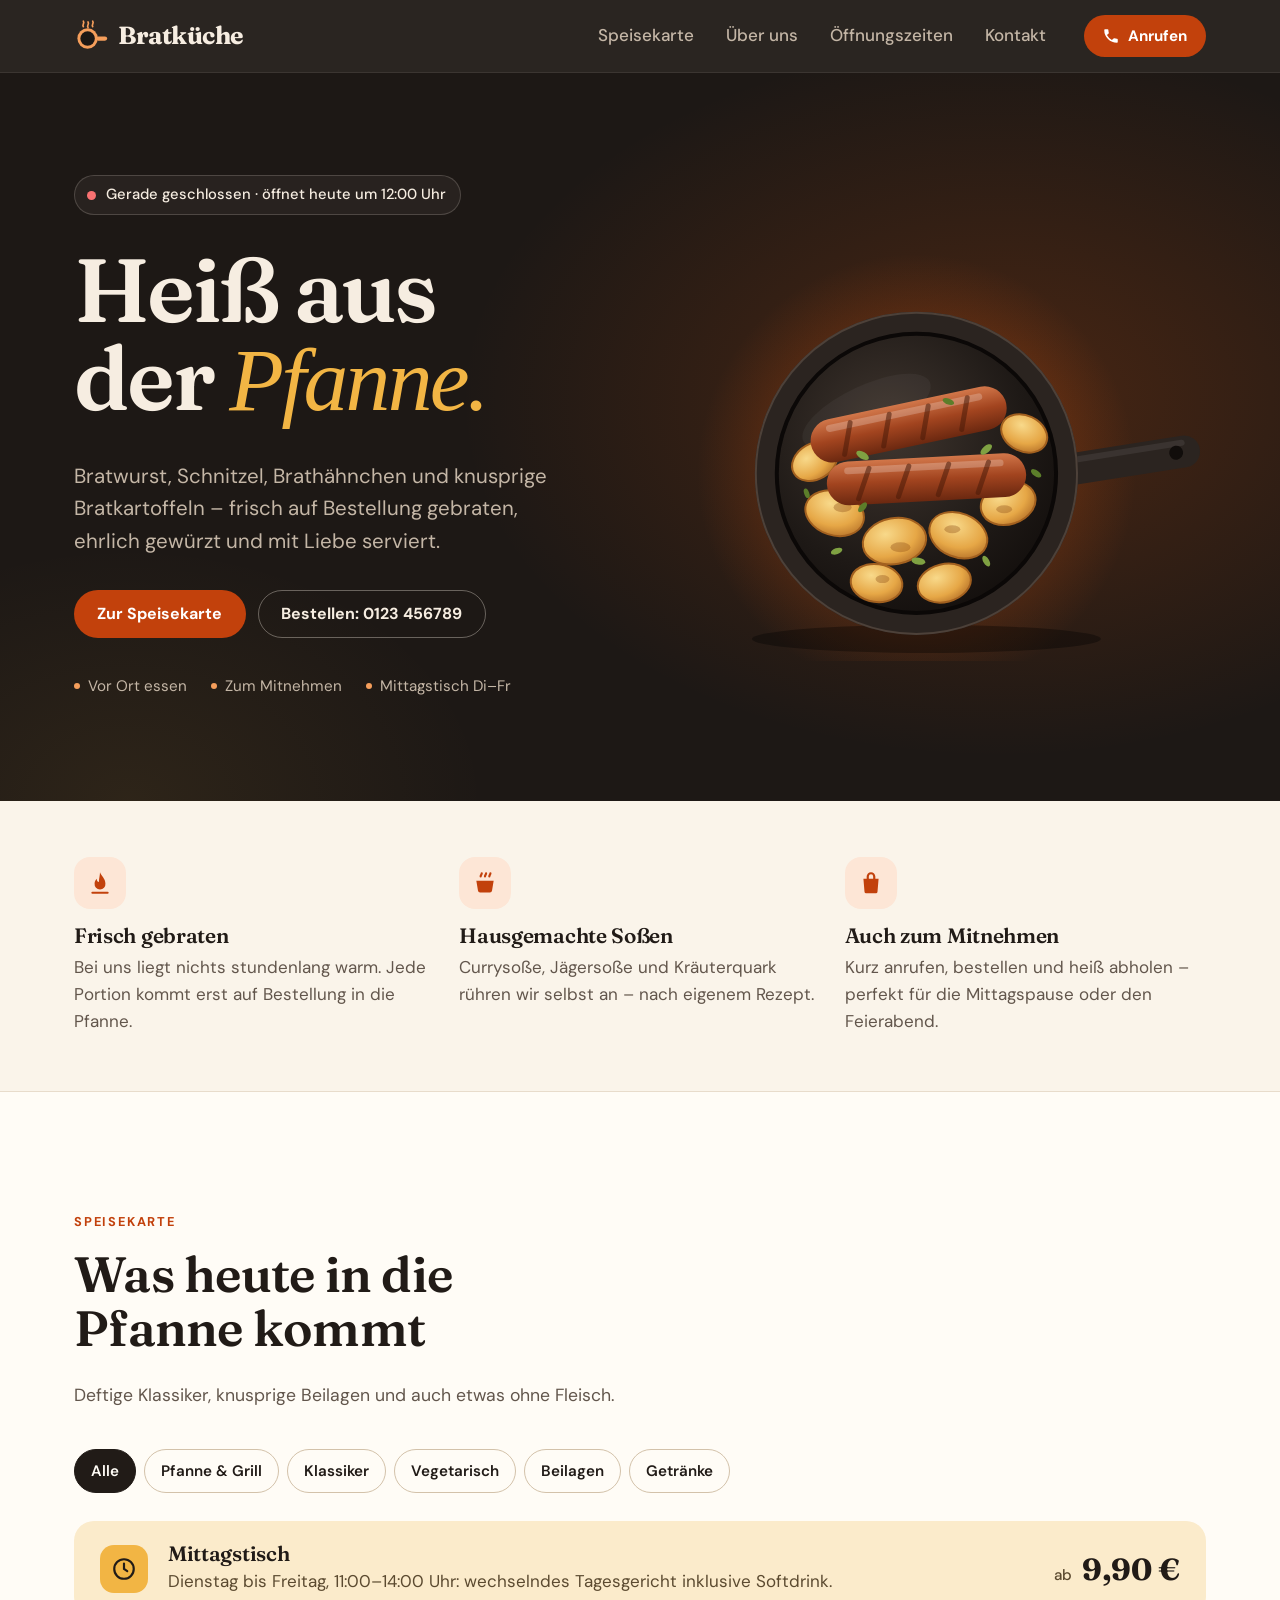
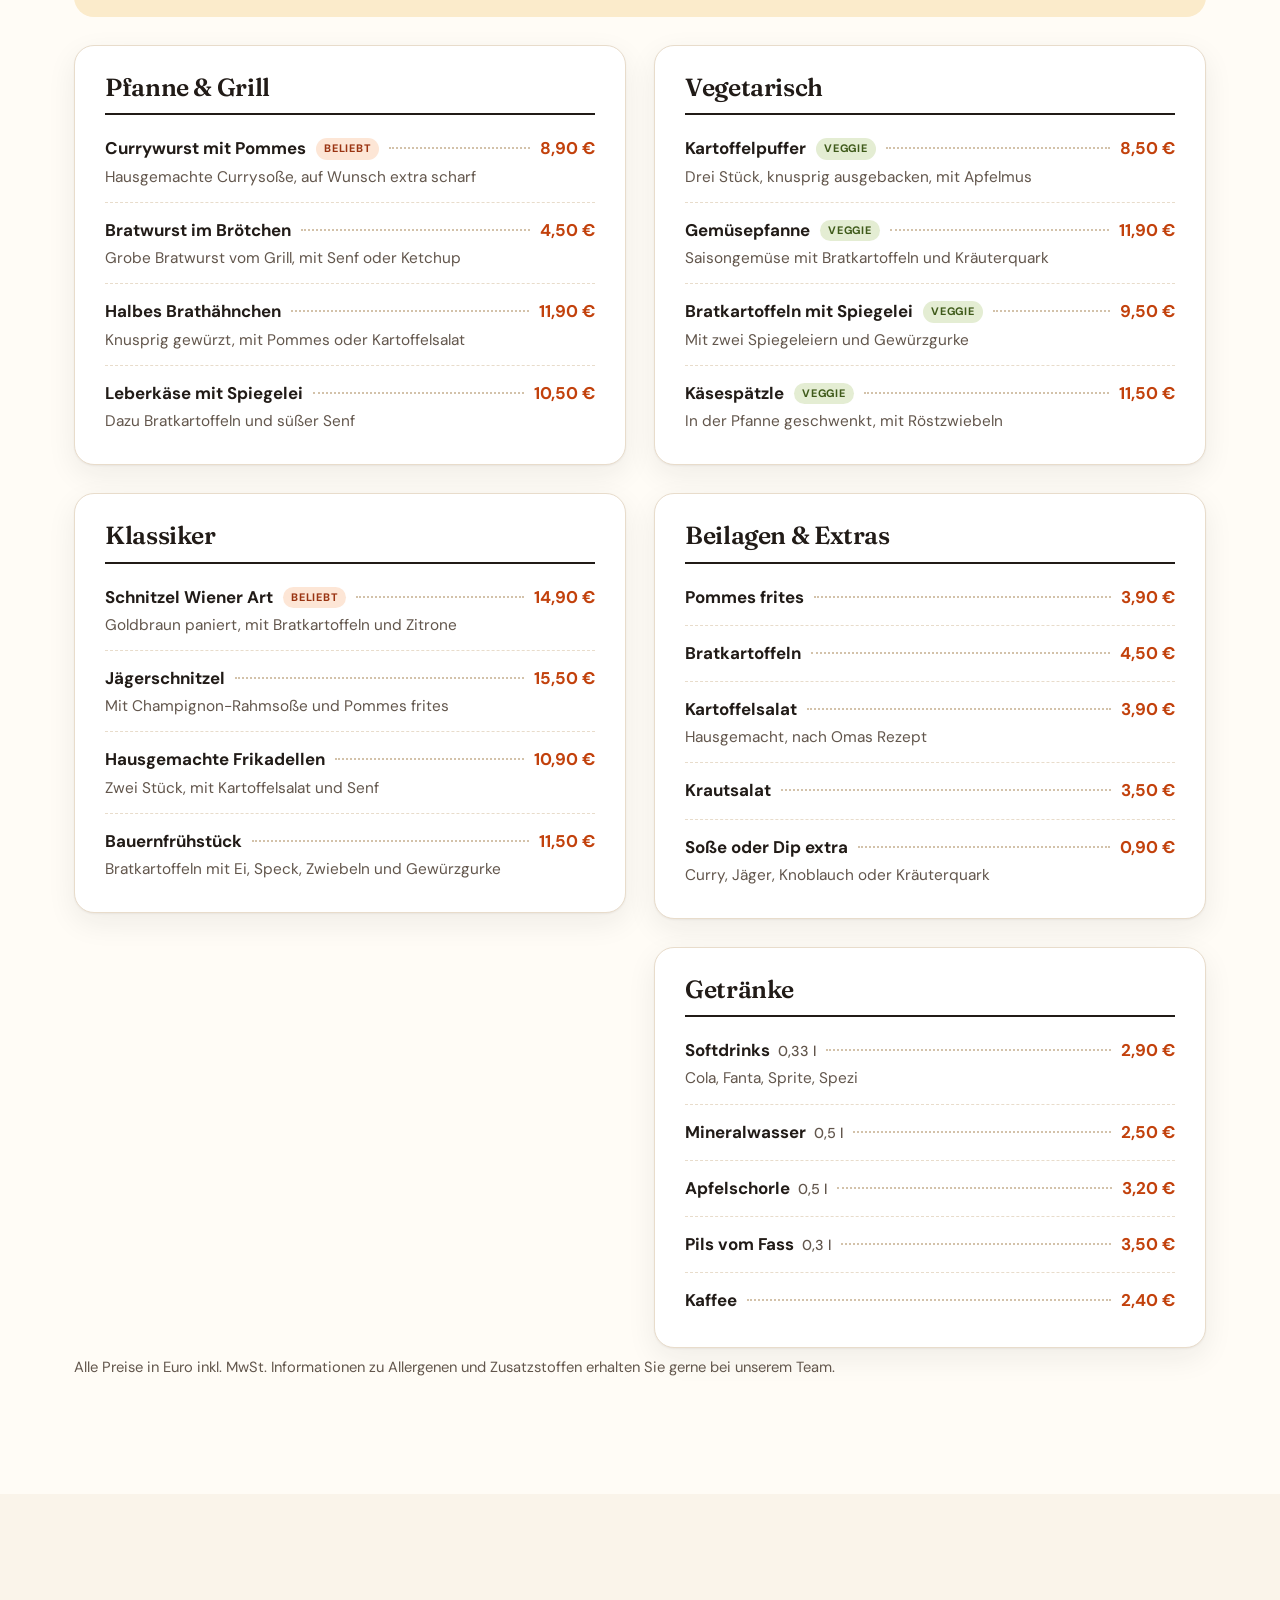
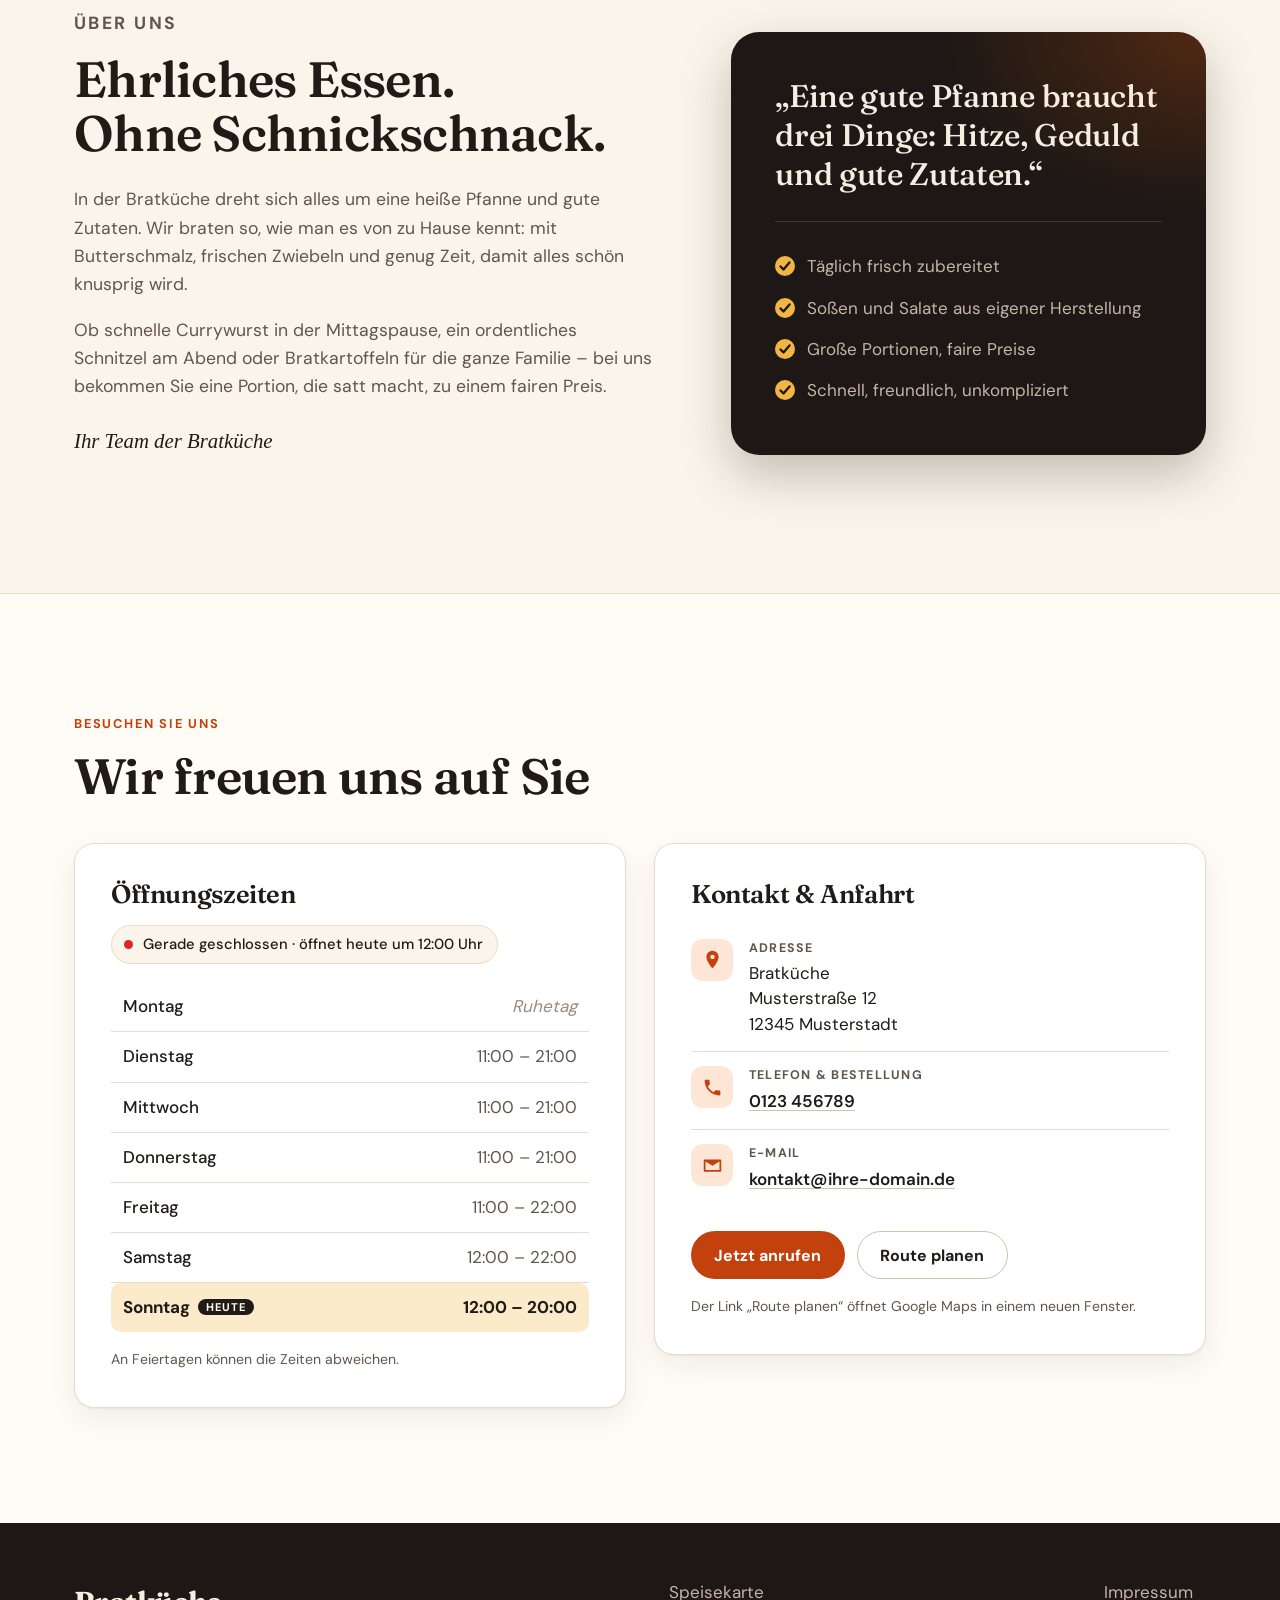
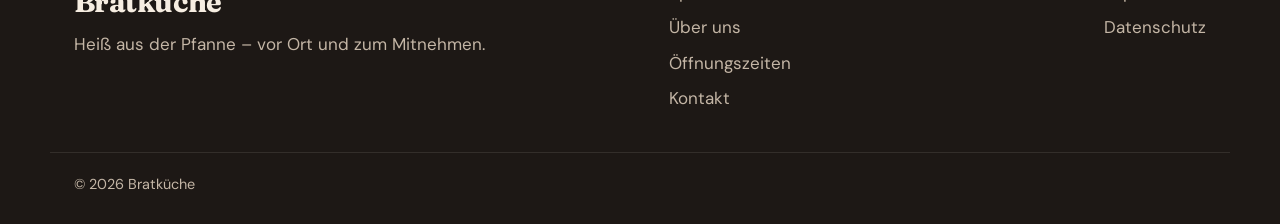
==== index.html @ 33e532a3 "Website für die Bratküche erstellen Statische One-Page-Website (HTML/CSS/JS, ohne Build-Schritt): - " ====
<!doctype html>
<html lang="de">
<head>
  <meta charset="utf-8">
  <meta name="viewport" content="width=device-width, initial-scale=1">
  <title>Bratküche – Heiß aus der Pfanne</title>
  <!-- ANPASSEN: Beschreibung für Google & Co. -->
  <meta name="description" content="Bratküche: Bratwurst, Schnitzel, Brathähnchen und knusprige Bratkartoffeln – frisch auf Bestellung gebraten. Vor Ort essen oder mitnehmen.">
  <meta name="theme-color" content="#1D1815">
  <meta property="og:title" content="Bratküche – Heiß aus der Pfanne">
  <meta property="og:description" content="Bratwurst, Schnitzel und knusprige Bratkartoffeln – frisch auf Bestellung gebraten.">
  <meta property="og:type" content="website">
  <meta property="og:locale" content="de_DE">
  <link rel="icon" href="assets/img/favicon.svg" type="image/svg+xml">
  <link rel="preload" href="assets/fonts/fraunces-latin-wght-normal.woff2" as="font" type="font/woff2" crossorigin>
  <link rel="preload" href="assets/fonts/dm-sans-latin-wght-normal.woff2" as="font" type="font/woff2" crossorigin>
  <link rel="stylesheet" href="assets/css/style.css">
  <script>document.documentElement.classList.add("js")</script>

  <!-- ANPASSEN: Strukturierte Daten für Suchmaschinen (Adresse, Telefon) -->
  <script type="application/ld+json">
  {
    "@context": "https://schema.org",
    "@type": "Restaurant",
    "name": "Bratküche",
    "servesCuisine": "Deutsche Küche",
    "priceRange": "€",
    "telephone": "+49 123 456789",
    "address": {
      "@type": "PostalAddress",
      "streetAddress": "Musterstraße 12",
      "postalCode": "12345",
      "addressLocality": "Musterstadt",
      "addressCountry": "DE"
    }
  }
  </script>
</head>
<body>
  <a class="skip-link" href="#inhalt">Zum Inhalt springen</a>

  <!-- ===================== KOPFZEILE ===================== -->
  <header class="site-header">
    <div class="container header-inner">
      <a class="brand" href="#top" aria-label="Bratküche – zum Seitenanfang">
        <svg class="brand-mark" viewBox="0 0 40 40" aria-hidden="true">
          <circle cx="16" cy="23" r="12" fill="currentColor"/>
          <circle cx="16" cy="23" r="8.5" fill="#1D1815"/>
          <rect x="26" y="20.5" width="13" height="5" rx="2.5" fill="currentColor"/>
          <path d="M11 9c-2-2.5 2-3.5 0-6.5M16.5 10c-2-2.5 2-3.5 0-6.5M22 9c-2-2.5 2-3.5 0-6.5" stroke="currentColor" stroke-width="2" stroke-linecap="round" fill="none"/>
        </svg>
        <span class="brand-name">Bratküche</span>
      </a>

      <nav class="nav" id="hauptnavigation" aria-label="Hauptnavigation">
        <a href="#speisekarte">Speisekarte</a>
        <a href="#ueber-uns">Über uns</a>
        <a href="#zeiten">Öffnungszeiten</a>
        <a href="#kontakt">Kontakt</a>
      </nav>

      <!-- ANPASSEN: Telefonnummer (tel:-Link ohne Leerzeichen, mit +49) -->
      <a class="btn btn-flame btn-small header-call" href="tel:+49123456789">
        <svg viewBox="0 0 24 24" aria-hidden="true"><path d="M6.6 10.8a15.1 15.1 0 0 0 6.6 6.6l2.2-2.2a1 1 0 0 1 1-.25 11.4 11.4 0 0 0 3.6.57 1 1 0 0 1 1 1V20a1 1 0 0 1-1 1A17 17 0 0 1 3 4a1 1 0 0 1 1-1h3.5a1 1 0 0 1 1 1c0 1.25.2 2.45.57 3.57a1 1 0 0 1-.25 1z" fill="currentColor"/></svg>
        <span>Anrufen</span>
      </a>

      <button class="nav-toggle" type="button" aria-expanded="false" aria-controls="hauptnavigation" aria-label="Menü öffnen">
        <span></span><span></span><span></span>
      </button>
    </div>
  </header>

  <main id="inhalt">

    <!-- ===================== HERO ===================== -->
    <section class="hero" id="top">
      <div class="container hero-inner">
        <div class="hero-copy">
          <p class="status" data-status aria-live="polite">
            <span class="status-dot" aria-hidden="true"></span>
            <a class="status-text" href="#zeiten">Öffnungszeiten ansehen</a>
          </p>
          <h1>Heiß aus der <em>Pfanne.</em></h1>
          <p class="lead">
            Bratwurst, Schnitzel, Brathähnchen und knusprige Bratkartoffeln –
            frisch auf Bestellung gebraten, ehrlich gewürzt und mit Liebe serviert.
          </p>
          <div class="hero-cta">
            <a class="btn btn-flame" href="#speisekarte">Zur Speisekarte</a>
            <!-- ANPASSEN: Telefonnummer -->
            <a class="btn btn-ghost" href="tel:+49123456789">Bestellen: 0123 456789</a>
          </div>
          <ul class="hero-facts">
            <li>Vor Ort essen</li>
            <li>Zum Mitnehmen</li>
            <li>Mittagstisch Di–Fr</li>
          </ul>
        </div>

        <div class="hero-art" aria-hidden="true">
          <svg viewBox="0 0 520 450" class="pan">
            <defs>
              <radialGradient id="glow" cx="50%" cy="50%" r="50%">
                <stop offset="0" stop-color="#E8590C" stop-opacity=".5"/>
                <stop offset="1" stop-color="#E8590C" stop-opacity="0"/>
              </radialGradient>
              <radialGradient id="panInner" cx="40%" cy="35%" r="75%">
                <stop offset="0" stop-color="#40362f"/>
                <stop offset=".65" stop-color="#1e1916"/>
                <stop offset="1" stop-color="#110d0b"/>
              </radialGradient>
              <linearGradient id="wurst" x1="0" y1="0" x2="0" y2="1">
                <stop offset="0" stop-color="#D2774A"/>
                <stop offset=".5" stop-color="#A2441F"/>
                <stop offset="1" stop-color="#6B2810"/>
              </linearGradient>
              <radialGradient id="kartoffel" cx="38%" cy="32%" r="75%">
                <stop offset="0" stop-color="#F8D98A"/>
                <stop offset=".65" stop-color="#E6A746"/>
                <stop offset="1" stop-color="#B8742A"/>
              </radialGradient>
            </defs>

            <circle cx="230" cy="262" r="220" fill="url(#glow)"/>
            <ellipse cx="240" cy="428" rx="175" ry="14" fill="#000" opacity=".35"/>

            <!-- Griff -->
            <g transform="rotate(-9 360 262)">
              <rect x="352" y="246" width="164" height="32" rx="16" fill="#2b2420"/>
              <rect x="362" y="250" width="140" height="6" rx="3" fill="#fff" opacity=".07"/>
              <circle cx="492" cy="262" r="7" fill="#110d0b"/>
            </g>

            <!-- Pfanne -->
            <circle cx="230" cy="262" r="162" fill="#2b2420"/>
            <circle cx="230" cy="262" r="161" fill="none" stroke="#4d4139" stroke-width="2"/>
            <circle cx="230" cy="262" r="140" fill="url(#panInner)"/>
            <circle cx="230" cy="262" r="140" fill="none" stroke="#0b0807" stroke-width="4"/>
            <ellipse cx="180" cy="200" rx="70" ry="26" fill="#fff" opacity=".04" transform="rotate(-25 180 200)"/>

            <!-- Bratkartoffeln -->
            <g stroke="#A2601F" stroke-width="2">
              <ellipse cx="148" cy="302" rx="30" ry="22" fill="url(#kartoffel)" transform="rotate(18 148 302)"/>
              <ellipse cx="208" cy="330" rx="32" ry="23" fill="url(#kartoffel)" transform="rotate(-10 208 330)"/>
              <ellipse cx="272" cy="324" rx="30" ry="22" fill="url(#kartoffel)" transform="rotate(22 272 324)"/>
              <ellipse cx="322" cy="292" rx="28" ry="21" fill="url(#kartoffel)" transform="rotate(-18 322 292)"/>
              <ellipse cx="190" cy="372" rx="26" ry="19" fill="url(#kartoffel)" transform="rotate(8 190 372)"/>
              <ellipse cx="258" cy="372" rx="27" ry="19" fill="url(#kartoffel)" transform="rotate(-14 258 372)"/>
              <ellipse cx="128" cy="250" rx="24" ry="18" fill="url(#kartoffel)" transform="rotate(-30 128 250)"/>
              <ellipse cx="338" cy="222" rx="24" ry="18" fill="url(#kartoffel)" transform="rotate(25 338 222)"/>
            </g>
            <g fill="#8A4A14" opacity=".35">
              <ellipse cx="156" cy="296" rx="9" ry="5"/>
              <ellipse cx="214" cy="336" rx="10" ry="5"/>
              <ellipse cx="266" cy="318" rx="8" ry="4"/>
              <ellipse cx="318" cy="298" rx="8" ry="4"/>
              <ellipse cx="196" cy="368" rx="7" ry="4"/>
            </g>

            <!-- Bratwürste -->
            <g transform="rotate(-12 222 212)">
              <rect x="122" y="191" width="200" height="44" rx="22" fill="url(#wurst)"/>
              <rect x="140" y="197" width="160" height="7" rx="3.5" fill="#fff" opacity=".22"/>
              <g stroke="#4A1A08" stroke-width="5" stroke-linecap="round" opacity=".55">
                <path d="M165 199l-12 30M205 199l-12 30M245 199l-12 30M285 199l-12 30"/>
              </g>
            </g>
            <g transform="rotate(-3 238 266)">
              <rect x="140" y="246" width="200" height="44" rx="22" fill="url(#wurst)"/>
              <rect x="158" y="252" width="160" height="7" rx="3.5" fill="#fff" opacity=".22"/>
              <g stroke="#4A1A08" stroke-width="5" stroke-linecap="round" opacity=".55">
                <path d="M183 254l-12 30M223 254l-12 30M263 254l-12 30M303 254l-12 30"/>
              </g>
            </g>

            <!-- Kräuter -->
            <g fill="#7FA142">
              <ellipse cx="176" cy="244" rx="7" ry="3.5" transform="rotate(30 176 244)"/>
              <ellipse cx="300" cy="238" rx="7" ry="3.5" transform="rotate(-40 300 238)"/>
              <ellipse cx="232" cy="350" rx="7" ry="3.5" transform="rotate(10 232 350)"/>
              <ellipse cx="300" cy="350" rx="6" ry="3" transform="rotate(60 300 350)"/>
              <ellipse cx="150" cy="340" rx="6" ry="3" transform="rotate(-20 150 340)"/>
            </g>
            <g fill="#5C7E2A">
              <ellipse cx="262" cy="190" rx="6" ry="3" transform="rotate(20 262 190)"/>
              <ellipse cx="176" cy="296" rx="6" ry="3" transform="rotate(-50 176 296)"/>
              <ellipse cx="350" cy="262" rx="6" ry="3" transform="rotate(35 350 262)"/>
              <ellipse cx="120" cy="282" rx="5" ry="2.5" transform="rotate(70 120 282)"/>
            </g>

            <!-- Dampf -->
            <g fill="none" stroke="#fff" stroke-width="7" stroke-linecap="round">
              <path class="steam s1" d="M180 118c-22-26 22-44 0-74"/>
              <path class="steam s2" d="M236 104c-22-26 22-44 0-74"/>
              <path class="steam s3" d="M292 118c-22-26 22-44 0-74"/>
            </g>
          </svg>
        </div>
      </div>
    </section>

    <!-- ===================== VORTEILE ===================== -->
    <section class="features" aria-label="Was uns ausmacht">
      <div class="container features-grid">
        <article class="feature">
          <div class="feature-icon" aria-hidden="true">
            <svg viewBox="0 0 24 24"><path d="M12 2c1 3.5 5 5.5 5 10.5A5 5 0 0 1 12 18a5 5 0 0 1-5-5.5c0-2 1-3.5 2-4.5 0 2 1 3 2 3 0-3.5 1-6 1-9z" fill="currentColor"/><path d="M5 21h14" stroke="currentColor" stroke-width="2" stroke-linecap="round"/></svg>
          </div>
          <h2>Frisch gebraten</h2>
          <p>Bei uns liegt nichts stundenlang warm. Jede Portion kommt erst auf Bestellung in die Pfanne.</p>
        </article>
        <article class="feature">
          <div class="feature-icon" aria-hidden="true">
            <svg viewBox="0 0 24 24"><path d="M4 10h16l-1.5 9a2 2 0 0 1-2 1.7h-9a2 2 0 0 1-2-1.7z" fill="currentColor"/><path d="M8 6c0-1.5 1-1.5 1-3M12 6c0-1.5 1-1.5 1-3M16 6c0-1.5 1-1.5 1-3" stroke="currentColor" stroke-width="2" stroke-linecap="round" fill="none"/></svg>
          </div>
          <h2>Hausgemachte Soßen</h2>
          <p>Currysoße, Jägersoße und Kräuterquark rühren wir selbst an – nach eigenem Rezept.</p>
        </article>
        <article class="feature">
          <div class="feature-icon" aria-hidden="true">
            <svg viewBox="0 0 24 24"><path d="M5 8h14l-1 12a1.5 1.5 0 0 1-1.5 1.4h-9A1.5 1.5 0 0 1 6 20z" fill="currentColor"/><path d="M9 10V6a3 3 0 0 1 6 0v4" stroke="currentColor" stroke-width="2" stroke-linecap="round" fill="none"/></svg>
          </div>
          <h2>Auch zum Mitnehmen</h2>
          <p>Kurz anrufen, bestellen und heiß abholen – perfekt für die Mittagspause oder den Feierabend.</p>
        </article>
      </div>
    </section>

    <!-- ===================== SPEISEKARTE ===================== -->
    <!-- ANPASSEN: Gerichte, Beschreibungen und Preise. Die Preise sind Beispielwerte. -->
    <section class="section menu" id="speisekarte">
      <div class="container">
        <header class="section-head">
          <p class="eyebrow">Speisekarte</p>
          <h2>Was heute in die Pfanne kommt</h2>
          <p class="section-sub">Deftige Klassiker, knusprige Beilagen und auch etwas ohne Fleisch.</p>
        </header>

        <div class="menu-filter" role="group" aria-label="Speisekarte filtern">
          <button type="button" class="chip" data-filter="alle" aria-pressed="true">Alle</button>
          <button type="button" class="chip" data-filter="pfanne" aria-pressed="false">Pfanne &amp; Grill</button>
          <button type="button" class="chip" data-filter="klassiker" aria-pressed="false">Klassiker</button>
          <button type="button" class="chip" data-filter="vegetarisch" aria-pressed="false">Vegetarisch</button>
          <button type="button" class="chip" data-filter="beilagen" aria-pressed="false">Beilagen</button>
          <button type="button" class="chip" data-filter="getraenke" aria-pressed="false">Getränke</button>
        </div>

        <aside class="lunch">
          <div class="lunch-icon" aria-hidden="true">
            <svg viewBox="0 0 24 24"><circle cx="12" cy="12" r="9" fill="none" stroke="currentColor" stroke-width="2"/><path d="M12 7v5l3 2" stroke="currentColor" stroke-width="2" stroke-linecap="round" fill="none"/></svg>
          </div>
          <div class="lunch-text">
            <h3>Mittagstisch</h3>
            <p>Dienstag bis Freitag, 11:00–14:00 Uhr: wechselndes Tagesgericht inklusive Softdrink.</p>
          </div>
          <p class="lunch-price"><span>ab</span> 9,90&nbsp;€</p>
        </aside>

        <div class="menu-grid">

          <section class="menu-group" data-cat="pfanne">
            <h3>Pfanne &amp; Grill</h3>
            <ul class="dish-list">
              <li class="dish">
                <div class="dish-head"><h4>Currywurst mit Pommes <span class="tag">Beliebt</span></h4><span class="dots"></span><span class="price">8,90&nbsp;€</span></div>
                <p>Hausgemachte Currysoße, auf Wunsch extra scharf</p>
              </li>
              <li class="dish">
                <div class="dish-head"><h4>Bratwurst im Brötchen</h4><span class="dots"></span><span class="price">4,50&nbsp;€</span></div>
                <p>Grobe Bratwurst vom Grill, mit Senf oder Ketchup</p>
              </li>
              <li class="dish">
                <div class="dish-head"><h4>Halbes Brathähnchen</h4><span class="dots"></span><span class="price">11,90&nbsp;€</span></div>
                <p>Knusprig gewürzt, mit Pommes oder Kartoffelsalat</p>
              </li>
              <li class="dish">
                <div class="dish-head"><h4>Leberkäse mit Spiegelei</h4><span class="dots"></span><span class="price">10,50&nbsp;€</span></div>
                <p>Dazu Bratkartoffeln und süßer Senf</p>
              </li>
            </ul>
          </section>

          <section class="menu-group" data-cat="klassiker">
            <h3>Klassiker</h3>
            <ul class="dish-list">
              <li class="dish">
                <div class="dish-head"><h4>Schnitzel Wiener Art <span class="tag">Beliebt</span></h4><span class="dots"></span><span class="price">14,90&nbsp;€</span></div>
                <p>Goldbraun paniert, mit Bratkartoffeln und Zitrone</p>
              </li>
              <li class="dish">
                <div class="dish-head"><h4>Jägerschnitzel</h4><span class="dots"></span><span class="price">15,50&nbsp;€</span></div>
                <p>Mit Champignon-Rahmsoße und Pommes frites</p>
              </li>
              <li class="dish">
                <div class="dish-head"><h4>Hausgemachte Frikadellen</h4><span class="dots"></span><span class="price">10,90&nbsp;€</span></div>
                <p>Zwei Stück, mit Kartoffelsalat und Senf</p>
              </li>
              <li class="dish">
                <div class="dish-head"><h4>Bauernfrühstück</h4><span class="dots"></span><span class="price">11,50&nbsp;€</span></div>
                <p>Bratkartoffeln mit Ei, Speck, Zwiebeln und Gewürzgurke</p>
              </li>
            </ul>
          </section>

          <section class="menu-group" data-cat="vegetarisch">
            <h3>Vegetarisch</h3>
            <ul class="dish-list">
              <li class="dish">
                <div class="dish-head"><h4>Kartoffelpuffer <span class="tag tag-veg">Veggie</span></h4><span class="dots"></span><span class="price">8,50&nbsp;€</span></div>
                <p>Drei Stück, knusprig ausgebacken, mit Apfelmus</p>
              </li>
              <li class="dish">
                <div class="dish-head"><h4>Gemüsepfanne <span class="tag tag-veg">Veggie</span></h4><span class="dots"></span><span class="price">11,90&nbsp;€</span></div>
                <p>Saisongemüse mit Bratkartoffeln und Kräuterquark</p>
              </li>
              <li class="dish">
                <div class="dish-head"><h4>Bratkartoffeln mit Spiegelei <span class="tag tag-veg">Veggie</span></h4><span class="dots"></span><span class="price">9,50&nbsp;€</span></div>
                <p>Mit zwei Spiegeleiern und Gewürzgurke</p>
              </li>
              <li class="dish">
                <div class="dish-head"><h4>Käsespätzle <span class="tag tag-veg">Veggie</span></h4><span class="dots"></span><span class="price">11,50&nbsp;€</span></div>
                <p>In der Pfanne geschwenkt, mit Röstzwiebeln</p>
              </li>
            </ul>
          </section>

          <section class="menu-group" data-cat="beilagen">
            <h3>Beilagen &amp; Extras</h3>
            <ul class="dish-list">
              <li class="dish">
                <div class="dish-head"><h4>Pommes frites</h4><span class="dots"></span><span class="price">3,90&nbsp;€</span></div>
              </li>
              <li class="dish">
                <div class="dish-head"><h4>Bratkartoffeln</h4><span class="dots"></span><span class="price">4,50&nbsp;€</span></div>
              </li>
              <li class="dish">
                <div class="dish-head"><h4>Kartoffelsalat</h4><span class="dots"></span><span class="price">3,90&nbsp;€</span></div>
                <p>Hausgemacht, nach Omas Rezept</p>
              </li>
              <li class="dish">
                <div class="dish-head"><h4>Krautsalat</h4><span class="dots"></span><span class="price">3,50&nbsp;€</span></div>
              </li>
              <li class="dish">
                <div class="dish-head"><h4>Soße oder Dip extra</h4><span class="dots"></span><span class="price">0,90&nbsp;€</span></div>
                <p>Curry, Jäger, Knoblauch oder Kräuterquark</p>
              </li>
            </ul>
          </section>

          <section class="menu-group" data-cat="getraenke">
            <h3>Getränke</h3>
            <ul class="dish-list">
              <li class="dish">
                <div class="dish-head"><h4>Softdrinks <small>0,33 l</small></h4><span class="dots"></span><span class="price">2,90&nbsp;€</span></div>
                <p>Cola, Fanta, Sprite, Spezi</p>
              </li>
              <li class="dish">
                <div class="dish-head"><h4>Mineralwasser <small>0,5 l</small></h4><span class="dots"></span><span class="price">2,50&nbsp;€</span></div>
              </li>
              <li class="dish">
                <div class="dish-head"><h4>Apfelschorle <small>0,5 l</small></h4><span class="dots"></span><span class="price">3,20&nbsp;€</span></div>
              </li>
              <li class="dish">
                <div class="dish-head"><h4>Pils vom Fass <small>0,3 l</small></h4><span class="dots"></span><span class="price">3,50&nbsp;€</span></div>
              </li>
              <li class="dish">
                <div class="dish-head"><h4>Kaffee</h4><span class="dots"></span><span class="price">2,40&nbsp;€</span></div>
              </li>
            </ul>
          </section>

        </div>

        <p class="menu-note">
          Alle Preise in Euro inkl. MwSt. Informationen zu Allergenen und Zusatzstoffen
          erhalten Sie gerne bei unserem Team.
        </p>
      </div>
    </section>

    <!-- ===================== ÜBER UNS ===================== -->
    <!-- ANPASSEN: Eure eigene Geschichte -->
    <section class="section about" id="ueber-uns">
      <div class="container about-grid">
        <div class="about-copy">
          <p class="eyebrow">Über uns</p>
          <h2>Ehrliches Essen. Ohne Schnickschnack.</h2>
          <p>
            In der Bratküche dreht sich alles um eine heiße Pfanne und gute Zutaten.
            Wir braten so, wie man es von zu Hause kennt: mit Butterschmalz,
            frischen Zwiebeln und genug Zeit, damit alles schön knusprig wird.
          </p>
          <p>
            Ob schnelle Currywurst in der Mittagspause, ein ordentliches Schnitzel
            am Abend oder Bratkartoffeln für die ganze Familie –
            bei uns bekommen Sie eine Portion, die satt macht, zu einem fairen Preis.
          </p>
          <p class="signature">Ihr Team der Bratküche</p>
        </div>

        <figure class="about-card">
          <blockquote>
            „Eine gute Pfanne braucht drei Dinge: Hitze, Geduld und gute Zutaten.“
          </blockquote>
          <ul class="promise">
            <li>Täglich frisch zubereitet</li>
            <li>Soßen und Salate aus eigener Herstellung</li>
            <li>Große Portionen, faire Preise</li>
            <li>Schnell, freundlich, unkompliziert</li>
          </ul>
        </figure>
      </div>
    </section>

    <!-- ===================== BESUCH: ZEITEN & KONTAKT ===================== -->
    <section class="section visit">
      <div class="container">
        <header class="section-head">
          <p class="eyebrow">Besuchen Sie uns</p>
          <h2>Wir freuen uns auf Sie</h2>
        </header>

        <div class="visit-grid">
          <!-- ANPASSEN: Öffnungszeiten.
               data-day: 0 = Sonntag, 1 = Montag, … 6 = Samstag
               data-open / data-close im Format HH:MM. Ruhetag: beide weglassen.
               Daraus berechnet die Seite automatisch „Jetzt geöffnet“ / „Geschlossen“. -->
          <article class="card hours" id="zeiten">
            <h3>Öffnungszeiten</h3>
            <p class="status status-light" data-status aria-live="polite">
              <span class="status-dot" aria-hidden="true"></span>
              <span class="status-text">Unsere Zeiten im Überblick</span>
            </p>
            <table class="hours-table">
              <caption class="visually-hidden">Öffnungszeiten der Bratküche</caption>
              <tbody>
                <tr data-day="1"><th scope="row">Montag</th><td>Ruhetag</td></tr>
                <tr data-day="2" data-open="11:00" data-close="21:00"><th scope="row">Dienstag</th><td>11:00 – 21:00</td></tr>
                <tr data-day="3" data-open="11:00" data-close="21:00"><th scope="row">Mittwoch</th><td>11:00 – 21:00</td></tr>
                <tr data-day="4" data-open="11:00" data-close="21:00"><th scope="row">Donnerstag</th><td>11:00 – 21:00</td></tr>
                <tr data-day="5" data-open="11:00" data-close="22:00"><th scope="row">Freitag</th><td>11:00 – 22:00</td></tr>
                <tr data-day="6" data-open="12:00" data-close="22:00"><th scope="row">Samstag</th><td>12:00 – 22:00</td></tr>
                <tr data-day="0" data-open="12:00" data-close="20:00"><th scope="row">Sonntag</th><td>12:00 – 20:00</td></tr>
              </tbody>
            </table>
            <p class="small-print">An Feiertagen können die Zeiten abweichen.</p>
          </article>

          <!-- ANPASSEN: Adresse, Telefon, E-Mail -->
          <article class="card contact" id="kontakt">
            <h3>Kontakt &amp; Anfahrt</h3>
            <ul class="contact-list">
              <li>
                <span class="contact-icon" aria-hidden="true">
                  <svg viewBox="0 0 24 24"><path d="M12 2a7 7 0 0 0-7 7c0 5.2 7 13 7 13s7-7.8 7-13a7 7 0 0 0-7-7zm0 9.5A2.5 2.5 0 1 1 12 6.5a2.5 2.5 0 0 1 0 5z" fill="currentColor"/></svg>
                </span>
                <div>
                  <span class="contact-label">Adresse</span>
                  <address>Bratküche<br>Musterstraße 12<br>12345 Musterstadt</address>
                </div>
              </li>
              <li>
                <span class="contact-icon" aria-hidden="true">
                  <svg viewBox="0 0 24 24"><path d="M6.6 10.8a15.1 15.1 0 0 0 6.6 6.6l2.2-2.2a1 1 0 0 1 1-.25 11.4 11.4 0 0 0 3.6.57 1 1 0 0 1 1 1V20a1 1 0 0 1-1 1A17 17 0 0 1 3 4a1 1 0 0 1 1-1h3.5a1 1 0 0 1 1 1c0 1.25.2 2.45.57 3.57a1 1 0 0 1-.25 1z" fill="currentColor"/></svg>
                </span>
                <div>
                  <span class="contact-label">Telefon &amp; Bestellung</span>
                  <a href="tel:+49123456789">0123 456789</a>
                </div>
              </li>
              <li>
                <span class="contact-icon" aria-hidden="true">
                  <svg viewBox="0 0 24 24"><path d="M3 5h18a1 1 0 0 1 1 1v12a1 1 0 0 1-1 1H3a1 1 0 0 1-1-1V6a1 1 0 0 1 1-1zm9 7.2L4 7.3V17h16V7.3z" fill="currentColor"/></svg>
                </span>
                <div>
                  <span class="contact-label">E-Mail</span>
                  <a href="mailto:kontakt@ihre-domain.de">kontakt@ihre-domain.de</a>
                </div>
              </li>
            </ul>
            <div class="contact-cta">
              <a class="btn btn-flame" href="tel:+49123456789">Jetzt anrufen</a>
              <a class="btn btn-outline" href="https://www.google.com/maps/search/?api=1&amp;query=Musterstra%C3%9Fe%2012%2C%2012345%20Musterstadt" target="_blank" rel="noopener">Route planen</a>
            </div>
            <p class="small-print">Der Link „Route planen“ öffnet Google Maps in einem neuen Fenster.</p>
          </article>
        </div>
      </div>
    </section>

  </main>

  <!-- ===================== FUSSZEILE ===================== -->
  <footer class="site-footer">
    <div class="container footer-inner">
      <div class="footer-brand">
        <span class="brand-name">Bratküche</span>
        <p>Heiß aus der Pfanne – vor Ort und zum Mitnehmen.</p>
      </div>
      <nav class="footer-nav" aria-label="Fußzeile">
        <a href="#speisekarte">Speisekarte</a>
        <a href="#ueber-uns">Über uns</a>
        <a href="#zeiten">Öffnungszeiten</a>
        <a href="#kontakt">Kontakt</a>
      </nav>
      <nav class="footer-legal" aria-label="Rechtliches">
        <a href="impressum.html">Impressum</a>
        <a href="datenschutz.html">Datenschutz</a>
      </nav>
    </div>
    <div class="container footer-bottom">
      <p>© <span data-year>2026</span> Bratküche</p>
    </div>
  </footer>

  <script src="assets/js/main.js" defer></script>
</body>
</html>
---- assets/css/style.css ----
/* ==========================================================
   Bratküche – Stylesheet
   Farben und Schriften zentral in :root anpassen.
   ========================================================== */

@font-face {
  font-family: "Fraunces";
  font-style: normal;
  font-weight: 100 900;
  font-display: swap;
  src: url("../fonts/fraunces-latin-wght-normal.woff2") format("woff2");
}
@font-face {
  font-family: "Fraunces";
  font-style: italic;
  font-weight: 100 900;
  font-display: swap;
  src: url("../fonts/fraunces-latin-wght-italic.woff2") format("woff2");
}
@font-face {
  font-family: "DM Sans";
  font-style: normal;
  font-weight: 100 1000;
  font-display: swap;
  src: url("../fonts/dm-sans-latin-wght-normal.woff2") format("woff2");
}

:root {
  --cream: #FAF4EA;
  --paper: #FFFCF6;
  --white: #FFFFFF;
  --ink: #211B17;
  --ink-soft: #62564C;
  --line: #E8DCCB;
  --line-strong: #D3C2AA;

  --iron: #1D1815;
  --iron-2: #2A231F;
  --on-iron: #F6EDE1;
  --on-iron-soft: #C4B6A6;

  --flame: #C2410C;
  --flame-hover: #9A3412;
  --flame-soft: #FDE6D6;
  --ember: #F59E5B;
  --mustard: #F2B544;
  --mustard-soft: #FBEBCB;
  --herb: #3F5A1A;
  --herb-soft: #E4EDD3;

  --radius: 20px;
  --radius-sm: 12px;
  --shadow: 0 1px 2px rgba(33, 27, 23, .05), 0 10px 30px rgba(33, 27, 23, .07);

  --font-display: "Fraunces", Georgia, "Times New Roman", serif;
  --font-body: "DM Sans", system-ui, -apple-system, "Segoe UI", Roboto, sans-serif;

  --header-h: 72px;
  color-scheme: light;
}

/* ---------- Basis ---------- */
*, *::before, *::after { box-sizing: border-box; }

html {
  scroll-padding-top: calc(var(--header-h) + 16px);
  -webkit-text-size-adjust: 100%;
}
@media (prefers-reduced-motion: no-preference) {
  html { scroll-behavior: smooth; }
}

body {
  margin: 0;
  background: var(--cream);
  color: var(--ink);
  font-family: var(--font-body);
  font-size: 1.0625rem;
  line-height: 1.6;
  -webkit-font-smoothing: antialiased;
  overflow-x: hidden;
}

img, svg { display: block; max-width: 100%; }
a { color: inherit; }

h1, h2, h3, h4 {
  font-family: var(--font-display);
  line-height: 1.1;
  letter-spacing: -0.015em;
  margin: 0 0 .5em;
  font-weight: 600;
  text-wrap: balance;
}
p { margin: 0 0 1em; }

:focus-visible {
  outline: 3px solid var(--mustard);
  outline-offset: 3px;
  border-radius: 6px;
}

.container {
  width: 100%;
  max-width: 1180px;
  margin-inline: auto;
  padding-inline: 24px;
}
@media (max-width: 640px) {
  .container { padding-inline: 16px; }
}

.visually-hidden {
  position: absolute !important;
  width: 1px; height: 1px;
  padding: 0; margin: -1px;
  overflow: hidden; clip: rect(0 0 0 0);
  white-space: nowrap; border: 0;
}

.skip-link {
  position: absolute;
  left: 16px; top: -100px;
  z-index: 100;
  background: var(--mustard);
  color: var(--ink);
  padding: 10px 16px;
  border-radius: 10px;
  font-weight: 700;
  text-decoration: none;
}
.skip-link:focus { top: 12px; }

/* ---------- Buttons ---------- */
.btn {
  display: inline-flex;
  align-items: center;
  justify-content: center;
  gap: .5rem;
  min-height: 48px;
  padding: .8rem 1.4rem;
  border-radius: 999px;
  border: 1.5px solid transparent;
  font: inherit;
  font-weight: 700;
  font-size: 1rem;
  line-height: 1.2;
  text-decoration: none;
  cursor: pointer;
  transition: background-color .2s, color .2s, border-color .2s, transform .2s;
}
.btn:active { transform: translateY(1px); }
.btn svg { width: 18px; height: 18px; flex: none; }

.btn-flame { background: var(--flame); color: #fff; }
.btn-flame:hover { background: var(--flame-hover); }

.btn-ghost { border-color: rgba(246, 237, 225, .35); color: var(--on-iron); }
.btn-ghost:hover { background: rgba(246, 237, 225, .1); border-color: rgba(246, 237, 225, .6); }

.btn-outline { border-color: var(--line-strong); color: var(--ink); background: transparent; }
.btn-outline:hover { border-color: var(--ink); }

.btn-small { min-height: 42px; padding: .55rem 1.1rem; font-size: .95rem; }

/* ---------- Kopfzeile ---------- */
.site-header {
  position: sticky;
  top: 0;
  z-index: 50;
  background: rgba(29, 24, 21, .94);
  -webkit-backdrop-filter: saturate(140%) blur(10px);
  backdrop-filter: saturate(140%) blur(10px);
  color: var(--on-iron);
  border-bottom: 1px solid rgba(246, 237, 225, .08);
}
.header-inner {
  display: flex;
  align-items: center;
  gap: 24px;
  height: var(--header-h);
}

.brand {
  display: inline-flex;
  align-items: center;
  gap: 10px;
  text-decoration: none;
  color: var(--on-iron);
  margin-right: auto;
}
.brand-mark { width: 34px; height: 34px; color: var(--ember); }
.brand-name {
  font-family: var(--font-display);
  font-size: 1.55rem;
  font-weight: 700;
  letter-spacing: -0.02em;
}

.nav { display: flex; gap: 4px; }
.nav a {
  padding: 8px 14px;
  border-radius: 999px;
  text-decoration: none;
  color: var(--on-iron-soft);
  font-weight: 500;
  transition: color .2s, background-color .2s;
}
.nav a:hover { color: var(--on-iron); background: rgba(246, 237, 225, .08); }

.nav-toggle {
  display: none;
  width: 46px; height: 46px;
  border: 1px solid rgba(246, 237, 225, .2);
  border-radius: 12px;
  background: transparent;
  color: var(--on-iron);
  cursor: pointer;
  padding: 0;
  flex-direction: column;
  align-items: center;
  justify-content: center;
  gap: 5px;
}
.nav-toggle span {
  display: block;
  width: 20px; height: 2px;
  background: currentColor;
  border-radius: 2px;
  transition: transform .25s, opacity .25s;
}
.nav-toggle[aria-expanded="true"] span:nth-child(1) { transform: translateY(7px) rotate(45deg); }
.nav-toggle[aria-expanded="true"] span:nth-child(2) { opacity: 0; }
.nav-toggle[aria-expanded="true"] span:nth-child(3) { transform: translateY(-7px) rotate(-45deg); }

@media (max-width: 880px) {
  .header-inner { gap: 10px; }
  .nav-toggle { display: inline-flex; }
  .nav {
    display: none;
    position: absolute;
    top: var(--header-h);
    left: 0; right: 0;
    flex-direction: column;
    gap: 2px;
    padding: 12px 16px 20px;
    background: var(--iron);
    border-bottom: 1px solid rgba(246, 237, 225, .1);
    box-shadow: 0 20px 40px rgba(0, 0, 0, .3);
  }
  .nav.is-open { display: flex; }
  .nav a { padding: 14px 12px; font-size: 1.1rem; color: var(--on-iron); border-radius: 10px; }
  /* Ohne JavaScript bleibt die Navigation sichtbar */
  html:not(.js) .nav { display: flex; position: static; flex-direction: row; flex-wrap: wrap; padding: 0; box-shadow: none; border: 0; background: none; }
  html:not(.js) .header-inner { height: auto; flex-wrap: wrap; padding-block: 12px; }
}
@media (max-width: 420px) {
  .header-call span { display: none; }
  .header-call { width: 46px; padding: 0; }
  .brand-name { font-size: 1.35rem; }
}

/* ---------- Hero ---------- */
.hero {
  position: relative;
  background:
    radial-gradient(60% 70% at 78% 45%, rgba(232, 89, 12, .22), transparent 70%),
    radial-gradient(40% 50% at 10% 100%, rgba(242, 181, 68, .08), transparent 70%),
    var(--iron);
  color: var(--on-iron);
  overflow: hidden;
}
.hero-inner {
  display: grid;
  grid-template-columns: 1.05fr .95fr;
  align-items: center;
  gap: 40px;
  padding-block: clamp(56px, 8vw, 104px);
}
.hero h1 {
  font-size: clamp(2.9rem, 7vw, 5.6rem);
  line-height: .98;
  letter-spacing: -0.03em;
  margin: .35em 0 .4em;
}
.hero h1 em {
  font-style: italic;
  font-weight: 500;
  color: var(--mustard);
}
.lead {
  font-size: clamp(1.1rem, 1.6vw, 1.3rem);
  color: var(--on-iron-soft);
  max-width: 34ch;
  margin-bottom: 2rem;
}
.hero-cta { display: flex; flex-wrap: wrap; gap: 12px; }
.hero-facts {
  display: flex;
  flex-wrap: wrap;
  gap: 8px 24px;
  margin: 2.25rem 0 0;
  padding: 0;
  list-style: none;
  color: var(--on-iron-soft);
  font-size: .95rem;
}
.hero-facts li { display: inline-flex; align-items: center; gap: 8px; }
.hero-facts li::before {
  content: "";
  width: 6px; height: 6px;
  border-radius: 50%;
  background: var(--ember);
}

.hero-art { position: relative; }
.pan { width: 100%; max-width: 560px; margin-left: auto; }

.steam { opacity: 0; }
@media (prefers-reduced-motion: no-preference) {
  .steam { animation: steam 3.6s ease-in-out infinite; }
  .s2 { animation-delay: 1.2s; }
  .s3 { animation-delay: 2.4s; }
}
@media (prefers-reduced-motion: reduce) {
  .steam { opacity: .18; }
}
@keyframes steam {
  0%   { opacity: 0;   transform: translateY(18px); }
  35%  { opacity: .28; }
  100% { opacity: 0;   transform: translateY(-26px); }
}

@media (max-width: 880px) {
  .hero-inner { grid-template-columns: 1fr; gap: 8px; }
  .hero-art { order: -1; max-width: 340px; margin: 0 auto -12px; }
  .pan { margin: 0 auto; }
}

/* ---------- Status (Jetzt geöffnet) ---------- */
.status {
  display: inline-flex;
  align-items: center;
  gap: 10px;
  margin: 0;
  padding: 7px 14px 7px 12px;
  border-radius: 999px;
  border: 1px solid rgba(246, 237, 225, .18);
  background: rgba(246, 237, 225, .05);
  font-size: .92rem;
  font-weight: 500;
}
.status-text { color: inherit; text-decoration: none; }
a.status-text:hover { text-decoration: underline; }
.status-dot {
  width: 9px; height: 9px;
  border-radius: 50%;
  background: var(--on-iron-soft);
  flex: none;
}
.status.is-open .status-dot { background: #4ADE80; box-shadow: 0 0 0 0 rgba(74, 222, 128, .6); }
.status.is-closed .status-dot { background: #F87171; }
@media (prefers-reduced-motion: no-preference) {
  .status.is-open .status-dot { animation: pulse 2.2s infinite; }
}
@keyframes pulse {
  0%   { box-shadow: 0 0 0 0 rgba(74, 222, 128, .55); }
  70%  { box-shadow: 0 0 0 9px rgba(74, 222, 128, 0); }
  100% { box-shadow: 0 0 0 0 rgba(74, 222, 128, 0); }
}
.status-light {
  border-color: var(--line);
  background: var(--cream);
  color: var(--ink);
}
.status-light .status-dot { background: var(--line-strong); }
.status-light.is-open .status-dot { background: #16A34A; }
.status-light.is-closed .status-dot { background: #DC2626; }

/* ---------- Vorteile ---------- */
.features {
  background: var(--cream);
  border-bottom: 1px solid var(--line);
}
.features-grid {
  display: grid;
  grid-template-columns: repeat(3, 1fr);
  gap: 24px;
  padding-block: 56px;
}
.feature h2 {
  font-size: 1.3rem;
  margin: 16px 0 6px;
}
.feature p { color: var(--ink-soft); margin: 0; max-width: 34ch; }
.feature-icon {
  width: 52px; height: 52px;
  display: grid;
  place-items: center;
  border-radius: 16px;
  background: var(--flame-soft);
  color: var(--flame);
}
.feature-icon svg { width: 26px; height: 26px; }
@media (max-width: 800px) {
  .features-grid { grid-template-columns: 1fr; gap: 28px; padding-block: 44px; }
  .feature { display: grid; grid-template-columns: 52px 1fr; column-gap: 16px; }
  .feature-icon { grid-row: span 2; }
  .feature h2 { margin-top: 2px; }
}

/* ---------- Abschnitte ---------- */
.section { padding-block: clamp(64px, 9vw, 120px); }
.section-head { max-width: 640px; margin-bottom: 40px; }
.section-head h2, .about-copy h2 { font-size: clamp(2rem, 4.2vw, 3.1rem); }
.section-sub { color: var(--ink-soft); font-size: 1.1rem; margin: 0; }
.eyebrow {
  display: inline-block;
  margin: 0 0 14px;
  font-size: .8rem;
  font-weight: 700;
  text-transform: uppercase;
  letter-spacing: .14em;
  color: var(--flame);
}

/* ---------- Speisekarte ---------- */
.menu { background: var(--paper); }

.menu-filter {
  display: none;
  flex-wrap: wrap;
  gap: 8px;
  margin-bottom: 28px;
}
.js .menu-filter { display: flex; }
.chip {
  font: inherit;
  font-weight: 600;
  font-size: .95rem;
  padding: 9px 16px;
  min-height: 42px;
  border-radius: 999px;
  border: 1.5px solid var(--line-strong);
  background: transparent;
  color: var(--ink);
  cursor: pointer;
  transition: background-color .2s, color .2s, border-color .2s;
}
.chip:hover { border-color: var(--ink); }
.chip[aria-pressed="true"] { background: var(--ink); border-color: var(--ink); color: var(--paper); }
@media (max-width: 640px) {
  .menu-filter {
    flex-wrap: nowrap;
    overflow-x: auto;
    margin-inline: -16px;
    padding: 2px 16px 8px;
    scrollbar-width: none;
  }
  .menu-filter::-webkit-scrollbar { display: none; }
  .chip { flex: none; }
}

.lunch {
  display: grid;
  grid-template-columns: auto 1fr auto;
  align-items: center;
  gap: 20px;
  padding: 22px 26px;
  margin-bottom: 28px;
  border-radius: var(--radius);
  background: var(--mustard-soft);
}
.lunch-icon {
  width: 48px; height: 48px;
  display: grid; place-items: center;
  border-radius: 14px;
  background: var(--mustard);
  color: var(--ink);
}
.lunch-icon svg { width: 26px; height: 26px; }
.lunch h3 { font-size: 1.3rem; margin: 0 0 2px; }
.lunch p { margin: 0; color: #5B4A30; }
.lunch .lunch-price {
  font-family: var(--font-display);
  font-size: 1.9rem;
  font-weight: 700;
  color: var(--ink);
  white-space: nowrap;
}
.lunch-price span { font-family: var(--font-body); font-size: .95rem; font-weight: 500; color: #5B4A30; margin-right: 4px; }
@media (max-width: 640px) {
  .lunch { grid-template-columns: auto 1fr; padding: 20px; gap: 14px 16px; }
  .lunch .lunch-price { grid-column: 2; font-size: 1.6rem; }
}

.menu-grid { columns: 2; column-gap: 28px; }
.menu-group {
  break-inside: avoid;
  margin: 0 0 28px;
  padding: 28px 30px 18px;
  background: var(--white);
  border: 1px solid var(--line);
  border-radius: var(--radius);
  box-shadow: var(--shadow);
}
.menu-group[hidden] { display: none; }
.menu-group h3 {
  font-size: 1.55rem;
  margin: 0 0 6px;
  padding-bottom: 12px;
  border-bottom: 2px solid var(--ink);
}

.menu-grid.is-filtered { columns: 1; }
@media (min-width: 900px) {
  .menu-grid.is-filtered .dish-list { display: grid; grid-template-columns: 1fr 1fr; column-gap: 48px; }
  .menu-grid.is-filtered .dish:nth-last-child(2):nth-child(odd) { border-bottom: 0; }
}

.dish-list { list-style: none; margin: 0; padding: 0; }
.dish { padding: 14px 0; border-bottom: 1px dashed var(--line); }
.dish:last-child { border-bottom: 0; }
.dish-head { display: flex; align-items: baseline; gap: 10px; }
.dish h4 {
  font-family: var(--font-body);
  font-size: 1.06rem;
  font-weight: 700;
  letter-spacing: 0;
  margin: 0;
  line-height: 1.35;
}
.dish h4 small { font-weight: 500; color: var(--ink-soft); font-size: .85em; margin-left: 4px; }
.dots {
  flex: 1;
  min-width: 16px;
  border-bottom: 2px dotted var(--line-strong);
  transform: translateY(-5px);
}
.price {
  font-weight: 700;
  font-variant-numeric: tabular-nums;
  white-space: nowrap;
  color: var(--flame);
}
.dish p { margin: 3px 0 0; color: var(--ink-soft); font-size: .96rem; line-height: 1.45; }

.tag {
  display: inline-block;
  vertical-align: 2px;
  margin-left: 6px;
  padding: 2px 8px;
  border-radius: 999px;
  background: var(--flame-soft);
  color: var(--flame-hover);
  font-size: .68rem;
  font-weight: 800;
  letter-spacing: .07em;
  text-transform: uppercase;
  line-height: 1.6;
}
.tag-veg { background: var(--herb-soft); color: var(--herb); }

.menu-note { margin: 8px 0 0; color: var(--ink-soft); font-size: .92rem; }

@media (max-width: 760px) {
  .menu-grid { columns: 1; }
  .menu-group { padding: 22px 20px 12px; }
}

/* ---------- Über uns ---------- */
.about { background: var(--cream); }
.about-grid {
  display: grid;
  grid-template-columns: 1.1fr .9fr;
  gap: clamp(32px, 6vw, 80px);
  align-items: center;
}
.about-copy p { color: var(--ink-soft); font-size: 1.1rem; max-width: 56ch; }
.about-copy .signature {
  font-family: var(--font-display);
  font-style: italic;
  font-size: 1.3rem;
  color: var(--ink);
  margin-top: 1.5rem;
}
.about-card {
  margin: 0;
  padding: clamp(28px, 4vw, 44px);
  border-radius: 28px;
  background:
    radial-gradient(80% 60% at 100% 0%, rgba(232, 89, 12, .25), transparent 70%),
    var(--iron);
  color: var(--on-iron);
  box-shadow: 0 20px 50px rgba(29, 24, 21, .25);
}
.about-card blockquote {
  margin: 0 0 28px;
  font-family: var(--font-display);
  font-size: clamp(1.45rem, 2.6vw, 1.95rem);
  font-weight: 500;
  line-height: 1.25;
  letter-spacing: -0.01em;
}
.promise { list-style: none; margin: 0; padding: 24px 0 0; border-top: 1px solid rgba(246, 237, 225, .14); }
.promise li {
  display: flex;
  align-items: flex-start;
  gap: 12px;
  padding: 7px 0;
  color: var(--on-iron-soft);
}
.promise li::before {
  content: "";
  flex: none;
  width: 20px; height: 20px;
  margin-top: 3px;
  border-radius: 50%;
  background: var(--mustard) url("data:image/svg+xml,%3Csvg xmlns='http://www.w3.org/2000/svg' viewBox='0 0 20 20'%3E%3Cpath d='M5.5 10.5l3 3 6-7' fill='none' stroke='%231D1815' stroke-width='2.4' stroke-linecap='round' stroke-linejoin='round'/%3E%3C/svg%3E") center / 100% no-repeat;
}
@media (max-width: 880px) {
  .about-grid { grid-template-columns: 1fr; }
}

/* ---------- Besuch: Zeiten & Kontakt ---------- */
.visit { background: var(--paper); border-top: 1px solid var(--line); }
.visit-grid {
  display: grid;
  grid-template-columns: 1fr 1fr;
  gap: 28px;
  align-items: start;
}
.card {
  padding: clamp(24px, 3.5vw, 36px);
  background: var(--white);
  border: 1px solid var(--line);
  border-radius: var(--radius);
  box-shadow: var(--shadow);
}
.card h3 { font-size: 1.6rem; margin-bottom: 16px; }

.hours-table { width: 100%; border-collapse: collapse; margin-top: 18px; font-variant-numeric: tabular-nums; }
.hours-table th, .hours-table td { padding: 11px 12px; text-align: left; border-bottom: 1px solid var(--line); }
.hours-table th { font-weight: 500; }
.hours-table td { text-align: right; color: var(--ink-soft); }
.hours-table tr:last-child th, .hours-table tr:last-child td { border-bottom: 0; }
.hours-table tr:not([data-open]) td { color: #9A8B7C; font-style: italic; }
.hours-table tr.is-today th, .hours-table tr.is-today td {
  background: var(--mustard-soft);
  color: var(--ink);
  font-weight: 700;
  font-style: normal;
}
.hours-table tr.is-today th { border-radius: 10px 0 0 10px; }
.hours-table tr.is-today td { border-radius: 0 10px 10px 0; }
.hours-table tr.is-today th::after {
  content: "Heute";
  margin-left: 8px;
  padding: 1px 8px;
  border-radius: 999px;
  background: var(--ink);
  color: var(--paper);
  font-size: .7rem;
  letter-spacing: .06em;
  text-transform: uppercase;
  vertical-align: 2px;
}

.small-print { margin: 16px 0 0; font-size: .88rem; color: var(--ink-soft); }

.contact-list { list-style: none; margin: 0 0 24px; padding: 0; }
.contact-list li {
  display: flex;
  gap: 16px;
  padding: 14px 0;
  border-bottom: 1px solid var(--line);
}
.contact-list li:last-child { border-bottom: 0; }
.contact-icon {
  flex: none;
  width: 42px; height: 42px;
  display: grid; place-items: center;
  border-radius: 12px;
  background: var(--flame-soft);
  color: var(--flame);
}
.contact-icon svg { width: 21px; height: 21px; }
.contact-label {
  display: block;
  font-size: .78rem;
  font-weight: 700;
  letter-spacing: .1em;
  text-transform: uppercase;
  color: var(--ink-soft);
  margin-bottom: 2px;
}
.contact-list address { font-style: normal; line-height: 1.5; }
.contact-list a { font-weight: 600; text-decoration-color: var(--line-strong); text-underline-offset: 3px; overflow-wrap: anywhere; }
.contact-list a:hover { color: var(--flame); }
.contact-cta { display: flex; flex-wrap: wrap; gap: 12px; }

@media (max-width: 880px) {
  .visit-grid { grid-template-columns: 1fr; }
}
@media (max-width: 420px) {
  .contact-cta .btn { flex: 1 1 100%; }
}

/* ---------- Fußzeile ---------- */
.site-footer {
  background: var(--iron);
  color: var(--on-iron-soft);
  padding-top: 56px;
}
.footer-inner {
  display: grid;
  grid-template-columns: 1.4fr 1fr auto;
  gap: 32px;
  padding-bottom: 40px;
}
.footer-brand .brand-name { color: var(--on-iron); font-size: 1.8rem; }
.footer-brand p { margin: 6px 0 0; }
.footer-nav, .footer-legal { display: flex; flex-direction: column; gap: 8px; }
.site-footer a { text-decoration: none; color: var(--on-iron-soft); }
.site-footer a:hover { color: var(--on-iron); text-decoration: underline; text-underline-offset: 3px; }
.footer-bottom {
  border-top: 1px solid rgba(246, 237, 225, .1);
  padding-block: 20px 28px;
  font-size: .9rem;
}
.footer-bottom p { margin: 0; }
@media (max-width: 760px) {
  .footer-inner { grid-template-columns: 1fr 1fr; }
  .footer-brand { grid-column: 1 / -1; }
}

/* ---------- Rechtliche Seiten (Impressum, Datenschutz) ---------- */
.legal { padding-block: clamp(48px, 7vw, 88px); }
.legal .container { max-width: 780px; }
.legal h1 { font-size: clamp(2.2rem, 5vw, 3.2rem); margin-bottom: .6em; }
.legal h2 { font-size: 1.4rem; margin: 2em 0 .5em; }
.legal p, .legal li { color: var(--ink-soft); }
.legal address { font-style: normal; color: var(--ink); }
.legal a { color: var(--flame); }
.template-note {
  padding: 16px 20px;
  border-radius: var(--radius-sm);
  background: var(--mustard-soft);
  color: #5B4A30;
  font-size: .95rem;
  margin-bottom: 32px;
}
.back-link { display: inline-flex; gap: 6px; margin-bottom: 24px; font-weight: 600; text-decoration: none; color: var(--flame); }
.back-link:hover { text-decoration: underline; }
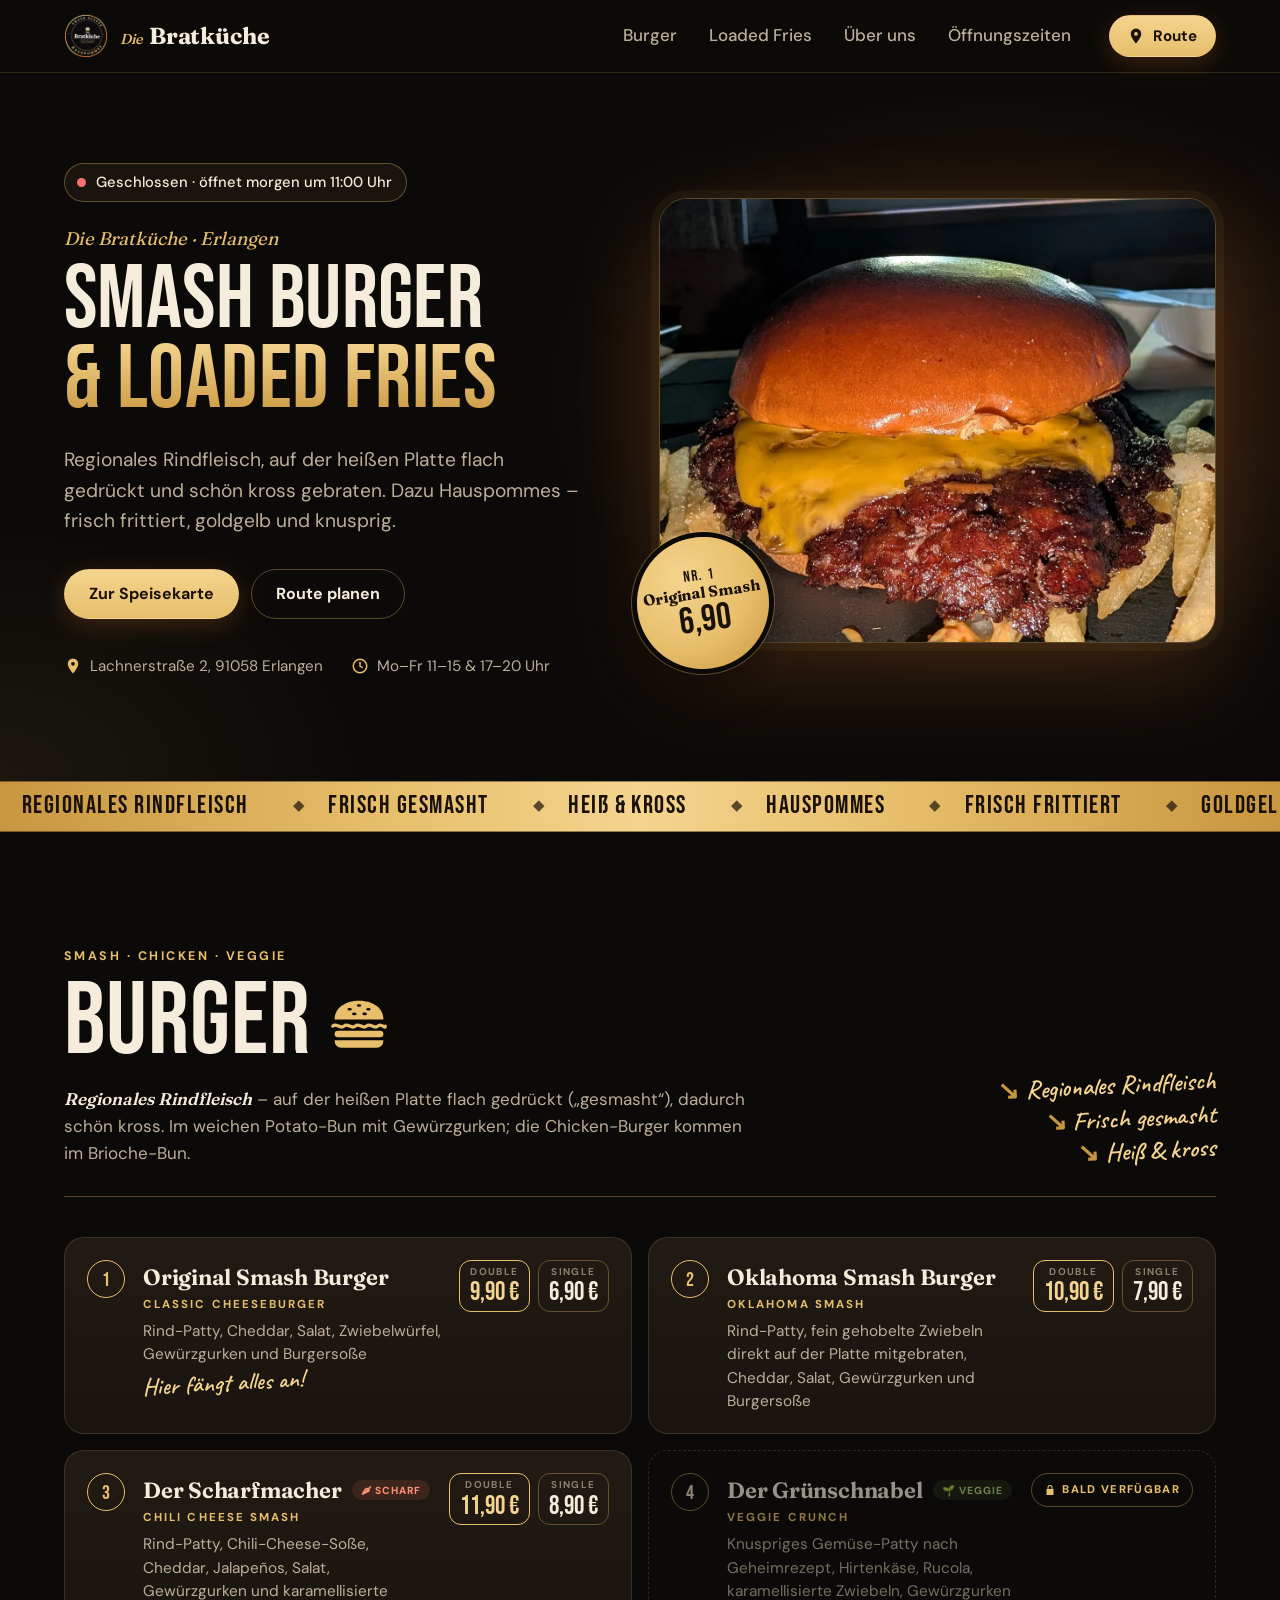
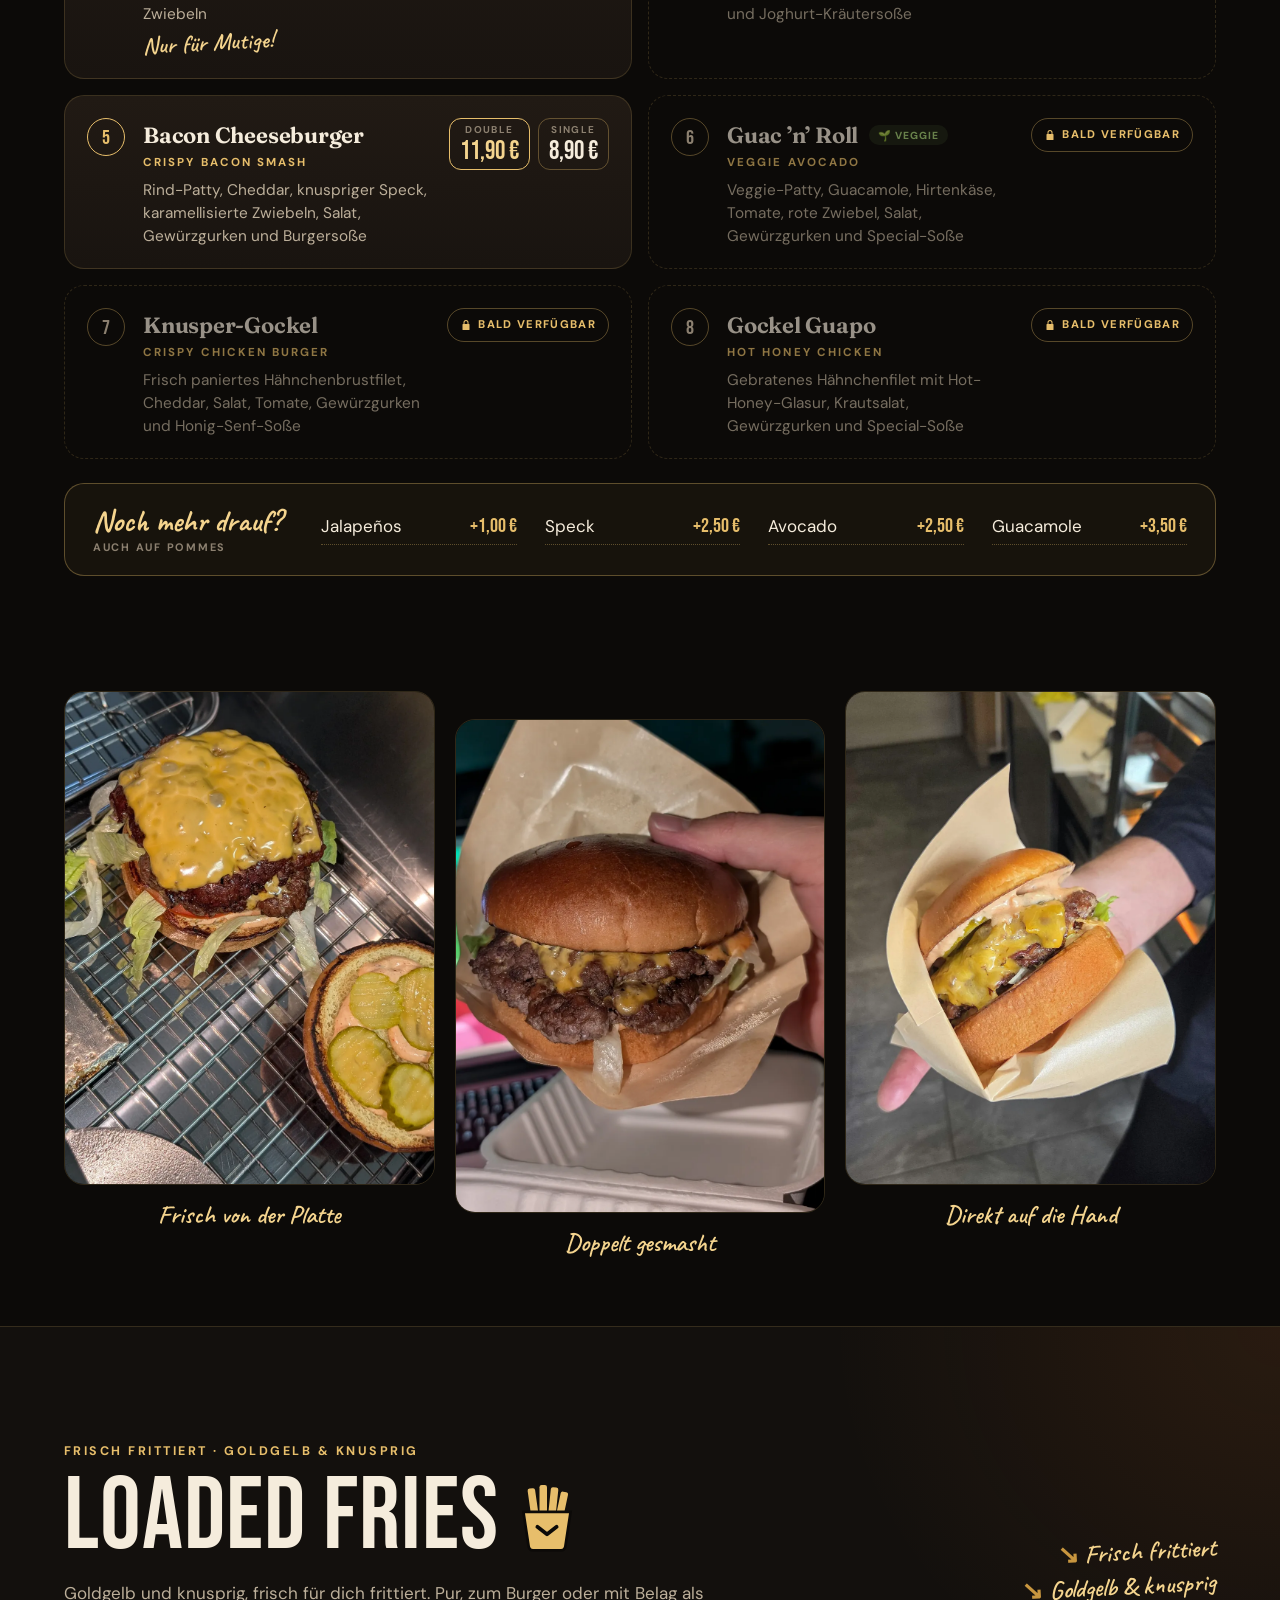
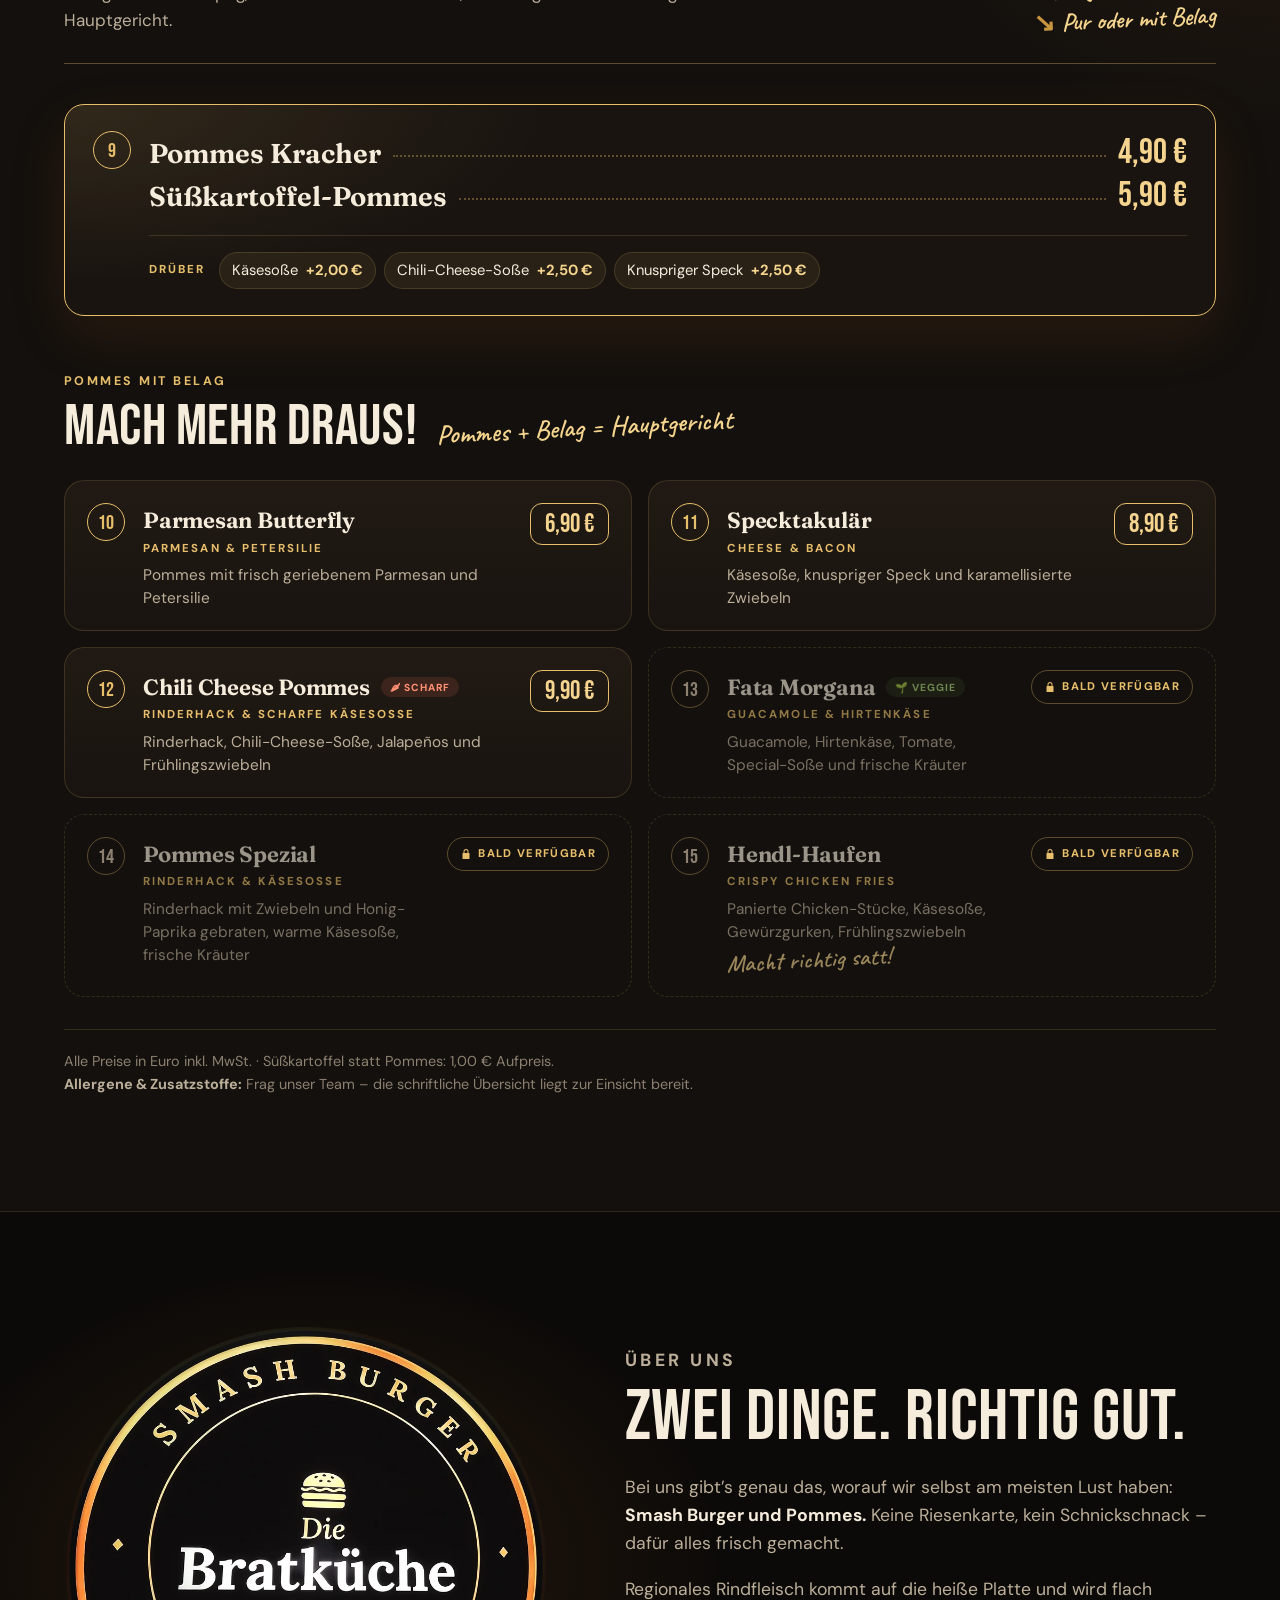
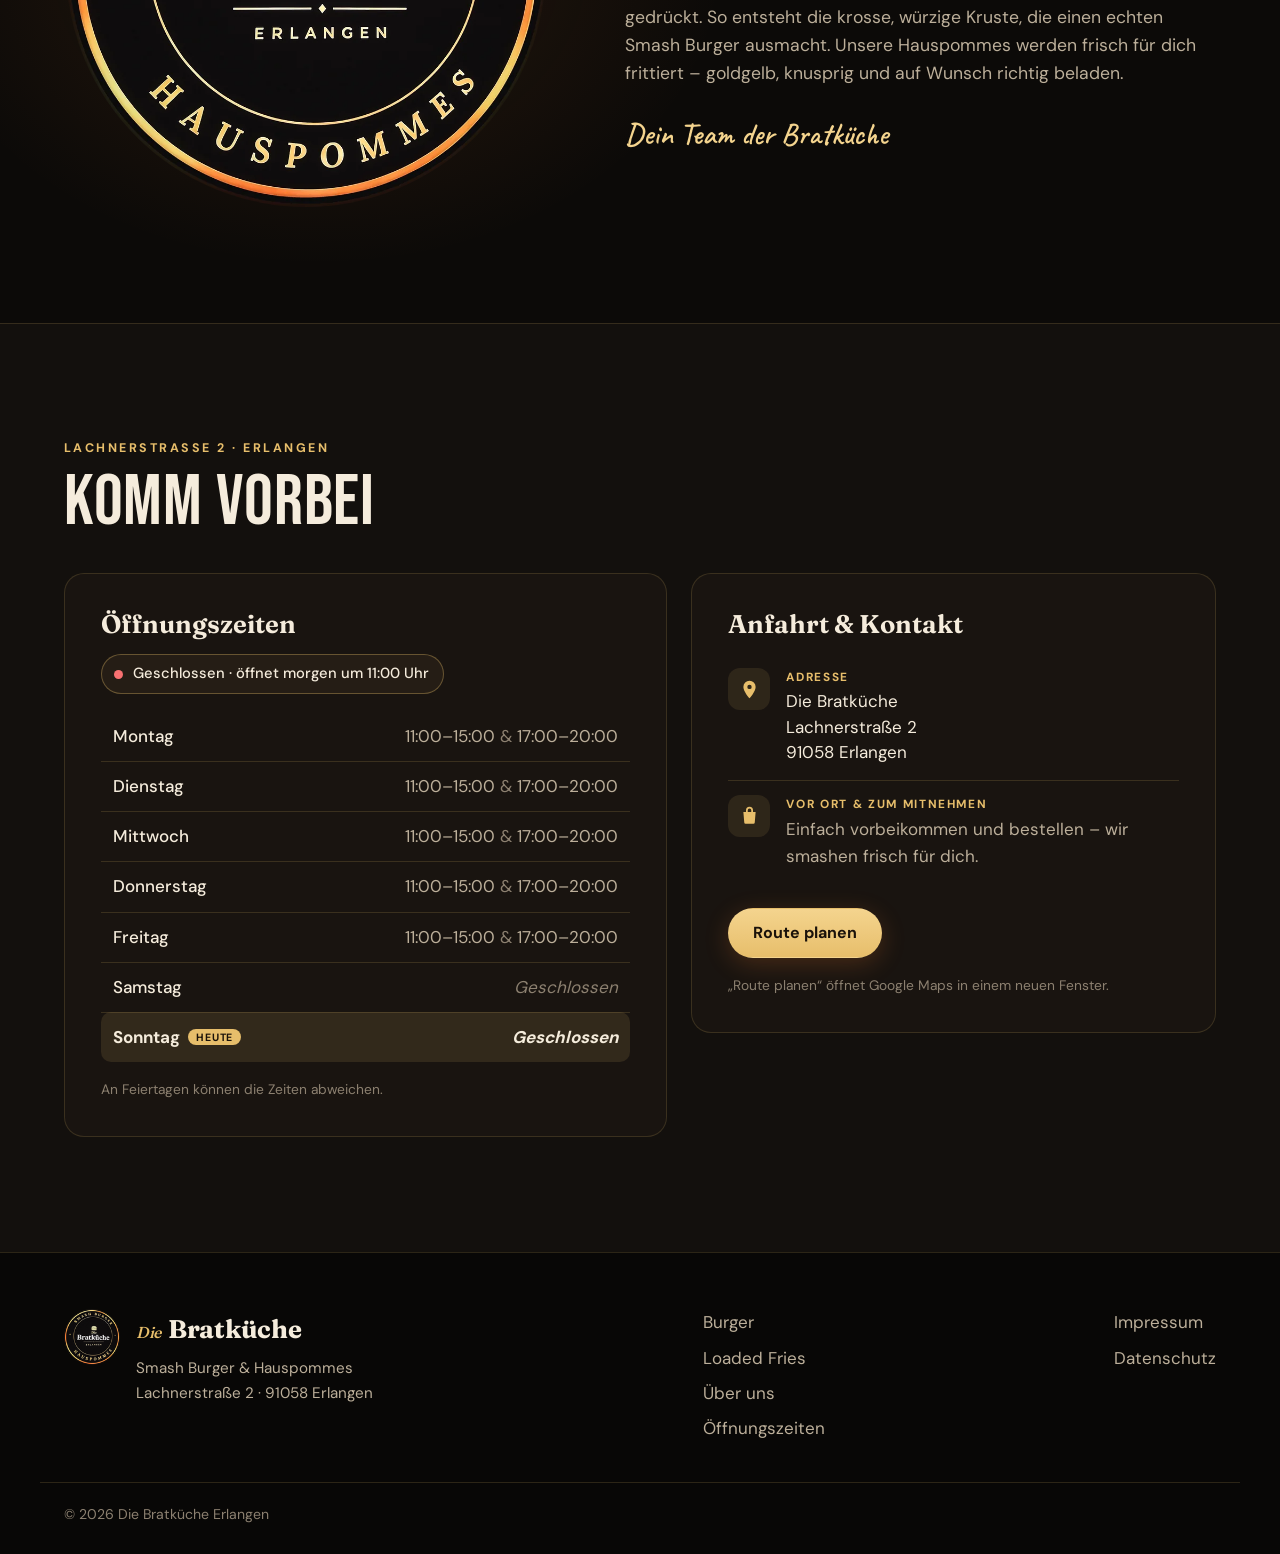
==== commit d8e01713: "Website auf Konzept Smash Burger & Loaded Fries umstellen - Echte Speisekarte (Burger 1–8, Loaded Fr" ====
--- a/index.html
+++ b/index.html
@@ -3,36 +3,40 @@
 <head>
   <meta charset="utf-8">
   <meta name="viewport" content="width=device-width, initial-scale=1">
-  <title>Bratküche – Heiß aus der Pfanne</title>
-  <!-- ANPASSEN: Beschreibung für Google & Co. -->
-  <meta name="description" content="Bratküche: Bratwurst, Schnitzel, Brathähnchen und knusprige Bratkartoffeln – frisch auf Bestellung gebraten. Vor Ort essen oder mitnehmen.">
-  <meta name="theme-color" content="#1D1815">
-  <meta property="og:title" content="Bratküche – Heiß aus der Pfanne">
-  <meta property="og:description" content="Bratwurst, Schnitzel und knusprige Bratkartoffeln – frisch auf Bestellung gebraten.">
+  <title>Die Bratküche Erlangen – Smash Burger &amp; Loaded Fries</title>
+  <meta name="description" content="Smash Burger aus regionalem Rindfleisch und frisch frittierte Loaded Fries in Erlangen. Die Bratküche, Lachnerstraße 2 – Mo–Fr 11–15 &amp; 17–20 Uhr.">
+  <meta name="theme-color" content="#0C0A08">
+  <meta property="og:title" content="Die Bratküche Erlangen – Smash Burger &amp; Loaded Fries">
+  <meta property="og:description" content="Regionales Rindfleisch, frisch gesmasht. Dazu Hauspommes – pur oder richtig beladen. Lachnerstraße 2, Erlangen.">
   <meta property="og:type" content="website">
   <meta property="og:locale" content="de_DE">
-  <link rel="icon" href="assets/img/favicon.svg" type="image/svg+xml">
-  <link rel="preload" href="assets/fonts/fraunces-latin-wght-normal.woff2" as="font" type="font/woff2" crossorigin>
+  <meta property="og:image" content="assets/img/og-image.jpg">
+  <link rel="icon" href="assets/img/icon-192.png" type="image/png">
+  <link rel="apple-touch-icon" href="assets/img/apple-touch-icon.png">
+  <link rel="preload" href="assets/fonts/bebas-neue-latin-400-normal.woff2" as="font" type="font/woff2" crossorigin>
   <link rel="preload" href="assets/fonts/dm-sans-latin-wght-normal.woff2" as="font" type="font/woff2" crossorigin>
   <link rel="stylesheet" href="assets/css/style.css">
   <script>document.documentElement.classList.add("js")</script>
 
-  <!-- ANPASSEN: Strukturierte Daten für Suchmaschinen (Adresse, Telefon) -->
   <script type="application/ld+json">
   {
     "@context": "https://schema.org",
     "@type": "Restaurant",
-    "name": "Bratküche",
-    "servesCuisine": "Deutsche Küche",
+    "name": "Die Bratküche",
+    "description": "Smash Burger und Loaded Fries in Erlangen",
+    "servesCuisine": ["Burger", "Pommes"],
     "priceRange": "€",
-    "telephone": "+49 123 456789",
     "address": {
       "@type": "PostalAddress",
-      "streetAddress": "Musterstraße 12",
-      "postalCode": "12345",
-      "addressLocality": "Musterstadt",
+      "streetAddress": "Lachnerstraße 2",
+      "postalCode": "91058",
+      "addressLocality": "Erlangen",
       "addressCountry": "DE"
-    }
+    },
+    "openingHoursSpecification": [
+      { "@type": "OpeningHoursSpecification", "dayOfWeek": ["Monday", "Tuesday", "Wednesday", "Thursday", "Friday"], "opens": "11:00", "closes": "15:00" },
+      { "@type": "OpeningHoursSpecification", "dayOfWeek": ["Monday", "Tuesday", "Wednesday", "Thursday", "Friday"], "opens": "17:00", "closes": "20:00" }
+    ]
   }
   </script>
 </head>
@@ -42,27 +46,21 @@
   <!-- ===================== KOPFZEILE ===================== -->
   <header class="site-header">
     <div class="container header-inner">
-      <a class="brand" href="#top" aria-label="Bratküche – zum Seitenanfang">
-        <svg class="brand-mark" viewBox="0 0 40 40" aria-hidden="true">
-          <circle cx="16" cy="23" r="12" fill="currentColor"/>
-          <circle cx="16" cy="23" r="8.5" fill="#1D1815"/>
-          <rect x="26" y="20.5" width="13" height="5" rx="2.5" fill="currentColor"/>
-          <path d="M11 9c-2-2.5 2-3.5 0-6.5M16.5 10c-2-2.5 2-3.5 0-6.5M22 9c-2-2.5 2-3.5 0-6.5" stroke="currentColor" stroke-width="2" stroke-linecap="round" fill="none"/>
-        </svg>
-        <span class="brand-name">Bratküche</span>
+      <a class="brand" href="#top" aria-label="Die Bratküche – zum Seitenanfang">
+        <img class="brand-logo" src="assets/img/logo-96.png" width="44" height="44" alt="">
+        <span class="brand-name"><small>Die</small> Bratküche</span>
       </a>
 
       <nav class="nav" id="hauptnavigation" aria-label="Hauptnavigation">
-        <a href="#speisekarte">Speisekarte</a>
+        <a href="#burger">Burger</a>
+        <a href="#loaded-fries">Loaded Fries</a>
         <a href="#ueber-uns">Über uns</a>
-        <a href="#zeiten">Öffnungszeiten</a>
-        <a href="#kontakt">Kontakt</a>
+        <a href="#besuch">Öffnungszeiten</a>
       </nav>
 
-      <!-- ANPASSEN: Telefonnummer (tel:-Link ohne Leerzeichen, mit +49) -->
-      <a class="btn btn-flame btn-small header-call" href="tel:+49123456789">
-        <svg viewBox="0 0 24 24" aria-hidden="true"><path d="M6.6 10.8a15.1 15.1 0 0 0 6.6 6.6l2.2-2.2a1 1 0 0 1 1-.25 11.4 11.4 0 0 0 3.6.57 1 1 0 0 1 1 1V20a1 1 0 0 1-1 1A17 17 0 0 1 3 4a1 1 0 0 1 1-1h3.5a1 1 0 0 1 1 1c0 1.25.2 2.45.57 3.57a1 1 0 0 1-.25 1z" fill="currentColor"/></svg>
-        <span>Anrufen</span>
+      <a class="btn btn-gold btn-small header-cta" href="https://www.google.com/maps/search/?api=1&amp;query=Die%20Bratk%C3%BCche%2C%20Lachnerstra%C3%9Fe%202%2C%2091058%20Erlangen" target="_blank" rel="noopener">
+        <svg viewBox="0 0 24 24" aria-hidden="true"><path d="M12 2a7 7 0 0 0-7 7c0 5.2 7 13 7 13s7-7.8 7-13a7 7 0 0 0-7-7zm0 9.5A2.5 2.5 0 1 1 12 6.5a2.5 2.5 0 0 1 0 5z" fill="currentColor"/></svg>
+        <span>Route</span>
       </a>
 
       <button class="nav-toggle" type="button" aria-expanded="false" aria-controls="hauptnavigation" aria-label="Menü öffnen">
@@ -79,377 +77,407 @@
         <div class="hero-copy">
           <p class="status" data-status aria-live="polite">
             <span class="status-dot" aria-hidden="true"></span>
-            <a class="status-text" href="#zeiten">Öffnungszeiten ansehen</a>
+            <a class="status-text" href="#besuch">Mo–Fr 11–15 &amp; 17–20 Uhr</a>
           </p>
-          <h1>Heiß aus der <em>Pfanne.</em></h1>
+          <p class="kicker">Die Bratküche · Erlangen</p>
+          <h1 class="hero-title">Smash Burger <span>&amp; Loaded Fries</span></h1>
           <p class="lead">
-            Bratwurst, Schnitzel, Brathähnchen und knusprige Bratkartoffeln –
-            frisch auf Bestellung gebraten, ehrlich gewürzt und mit Liebe serviert.
+            Regionales Rindfleisch, auf der heißen Platte flach gedrückt und schön kross gebraten.
+            Dazu Hauspommes – frisch frittiert, goldgelb und knusprig.
           </p>
           <div class="hero-cta">
-            <a class="btn btn-flame" href="#speisekarte">Zur Speisekarte</a>
-            <!-- ANPASSEN: Telefonnummer -->
-            <a class="btn btn-ghost" href="tel:+49123456789">Bestellen: 0123 456789</a>
+            <a class="btn btn-gold" href="#burger">Zur Speisekarte</a>
+            <a class="btn btn-outline" href="https://www.google.com/maps/search/?api=1&amp;query=Die%20Bratk%C3%BCche%2C%20Lachnerstra%C3%9Fe%202%2C%2091058%20Erlangen" target="_blank" rel="noopener">Route planen</a>
           </div>
           <ul class="hero-facts">
-            <li>Vor Ort essen</li>
-            <li>Zum Mitnehmen</li>
-            <li>Mittagstisch Di–Fr</li>
+            <li>
+              <svg viewBox="0 0 24 24" aria-hidden="true"><path d="M12 2a7 7 0 0 0-7 7c0 5.2 7 13 7 13s7-7.8 7-13a7 7 0 0 0-7-7zm0 9.5A2.5 2.5 0 1 1 12 6.5a2.5 2.5 0 0 1 0 5z" fill="currentColor"/></svg>
+              Lachnerstraße 2, 91058 Erlangen
+            </li>
+            <li>
+              <svg viewBox="0 0 24 24" aria-hidden="true"><circle cx="12" cy="12" r="9" fill="none" stroke="currentColor" stroke-width="2"/><path d="M12 7v5l3 2" stroke="currentColor" stroke-width="2" stroke-linecap="round" fill="none"/></svg>
+              Mo–Fr 11–15 &amp; 17–20 Uhr
+            </li>
           </ul>
         </div>
 
-        <div class="hero-art" aria-hidden="true">
-          <svg viewBox="0 0 520 450" class="pan">
-            <defs>
-              <radialGradient id="glow" cx="50%" cy="50%" r="50%">
-                <stop offset="0" stop-color="#E8590C" stop-opacity=".5"/>
-                <stop offset="1" stop-color="#E8590C" stop-opacity="0"/>
-              </radialGradient>
-              <radialGradient id="panInner" cx="40%" cy="35%" r="75%">
-                <stop offset="0" stop-color="#40362f"/>
-                <stop offset=".65" stop-color="#1e1916"/>
-                <stop offset="1" stop-color="#110d0b"/>
-              </radialGradient>
-              <linearGradient id="wurst" x1="0" y1="0" x2="0" y2="1">
-                <stop offset="0" stop-color="#D2774A"/>
-                <stop offset=".5" stop-color="#A2441F"/>
-                <stop offset="1" stop-color="#6B2810"/>
-              </linearGradient>
-              <radialGradient id="kartoffel" cx="38%" cy="32%" r="75%">
-                <stop offset="0" stop-color="#F8D98A"/>
-                <stop offset=".65" stop-color="#E6A746"/>
-                <stop offset="1" stop-color="#B8742A"/>
-              </radialGradient>
-            </defs>
-
-            <circle cx="230" cy="262" r="220" fill="url(#glow)"/>
-            <ellipse cx="240" cy="428" rx="175" ry="14" fill="#000" opacity=".35"/>
-
-            <!-- Griff -->
-            <g transform="rotate(-9 360 262)">
-              <rect x="352" y="246" width="164" height="32" rx="16" fill="#2b2420"/>
-              <rect x="362" y="250" width="140" height="6" rx="3" fill="#fff" opacity=".07"/>
-              <circle cx="492" cy="262" r="7" fill="#110d0b"/>
-            </g>
-
-            <!-- Pfanne -->
-            <circle cx="230" cy="262" r="162" fill="#2b2420"/>
-            <circle cx="230" cy="262" r="161" fill="none" stroke="#4d4139" stroke-width="2"/>
-            <circle cx="230" cy="262" r="140" fill="url(#panInner)"/>
-            <circle cx="230" cy="262" r="140" fill="none" stroke="#0b0807" stroke-width="4"/>
-            <ellipse cx="180" cy="200" rx="70" ry="26" fill="#fff" opacity=".04" transform="rotate(-25 180 200)"/>
-
-            <!-- Bratkartoffeln -->
-            <g stroke="#A2601F" stroke-width="2">
-              <ellipse cx="148" cy="302" rx="30" ry="22" fill="url(#kartoffel)" transform="rotate(18 148 302)"/>
-              <ellipse cx="208" cy="330" rx="32" ry="23" fill="url(#kartoffel)" transform="rotate(-10 208 330)"/>
-              <ellipse cx="272" cy="324" rx="30" ry="22" fill="url(#kartoffel)" transform="rotate(22 272 324)"/>
-              <ellipse cx="322" cy="292" rx="28" ry="21" fill="url(#kartoffel)" transform="rotate(-18 322 292)"/>
-              <ellipse cx="190" cy="372" rx="26" ry="19" fill="url(#kartoffel)" transform="rotate(8 190 372)"/>
-              <ellipse cx="258" cy="372" rx="27" ry="19" fill="url(#kartoffel)" transform="rotate(-14 258 372)"/>
-              <ellipse cx="128" cy="250" rx="24" ry="18" fill="url(#kartoffel)" transform="rotate(-30 128 250)"/>
-              <ellipse cx="338" cy="222" rx="24" ry="18" fill="url(#kartoffel)" transform="rotate(25 338 222)"/>
-            </g>
-            <g fill="#8A4A14" opacity=".35">
-              <ellipse cx="156" cy="296" rx="9" ry="5"/>
-              <ellipse cx="214" cy="336" rx="10" ry="5"/>
-              <ellipse cx="266" cy="318" rx="8" ry="4"/>
-              <ellipse cx="318" cy="298" rx="8" ry="4"/>
-              <ellipse cx="196" cy="368" rx="7" ry="4"/>
-            </g>
-
-            <!-- Bratwürste -->
-            <g transform="rotate(-12 222 212)">
-              <rect x="122" y="191" width="200" height="44" rx="22" fill="url(#wurst)"/>
-              <rect x="140" y="197" width="160" height="7" rx="3.5" fill="#fff" opacity=".22"/>
-              <g stroke="#4A1A08" stroke-width="5" stroke-linecap="round" opacity=".55">
-                <path d="M165 199l-12 30M205 199l-12 30M245 199l-12 30M285 199l-12 30"/>
-              </g>
-            </g>
-            <g transform="rotate(-3 238 266)">
-              <rect x="140" y="246" width="200" height="44" rx="22" fill="url(#wurst)"/>
-              <rect x="158" y="252" width="160" height="7" rx="3.5" fill="#fff" opacity=".22"/>
-              <g stroke="#4A1A08" stroke-width="5" stroke-linecap="round" opacity=".55">
-                <path d="M183 254l-12 30M223 254l-12 30M263 254l-12 30M303 254l-12 30"/>
-              </g>
-            </g>
-
-            <!-- Kräuter -->
-            <g fill="#7FA142">
-              <ellipse cx="176" cy="244" rx="7" ry="3.5" transform="rotate(30 176 244)"/>
-              <ellipse cx="300" cy="238" rx="7" ry="3.5" transform="rotate(-40 300 238)"/>
-              <ellipse cx="232" cy="350" rx="7" ry="3.5" transform="rotate(10 232 350)"/>
-              <ellipse cx="300" cy="350" rx="6" ry="3" transform="rotate(60 300 350)"/>
-              <ellipse cx="150" cy="340" rx="6" ry="3" transform="rotate(-20 150 340)"/>
-            </g>
-            <g fill="#5C7E2A">
-              <ellipse cx="262" cy="190" rx="6" ry="3" transform="rotate(20 262 190)"/>
-              <ellipse cx="176" cy="296" rx="6" ry="3" transform="rotate(-50 176 296)"/>
-              <ellipse cx="350" cy="262" rx="6" ry="3" transform="rotate(35 350 262)"/>
-              <ellipse cx="120" cy="282" rx="5" ry="2.5" transform="rotate(70 120 282)"/>
-            </g>
-
-            <!-- Dampf -->
-            <g fill="none" stroke="#fff" stroke-width="7" stroke-linecap="round">
-              <path class="steam s1" d="M180 118c-22-26 22-44 0-74"/>
-              <path class="steam s2" d="M236 104c-22-26 22-44 0-74"/>
-              <path class="steam s3" d="M292 118c-22-26 22-44 0-74"/>
-            </g>
-          </svg>
-        </div>
+        <figure class="hero-visual">
+          <picture>
+            <source srcset="assets/img/burger-hero.webp" type="image/webp">
+            <img src="assets/img/burger-hero.jpg" width="1800" height="1012" alt="Smash Burger mit geschmolzenem Cheddar im Brioche-Bun, daneben Pommes" fetchpriority="high">
+          </picture>
+          <div class="badge" aria-hidden="true">
+            <span class="badge-no">Nr. 1</span>
+            <span class="badge-name">Original Smash</span>
+            <span class="badge-price">6,90</span>
+          </div>
+        </figure>
       </div>
     </section>
 
-    <!-- ===================== VORTEILE ===================== -->
-    <section class="features" aria-label="Was uns ausmacht">
-      <div class="container features-grid">
-        <article class="feature">
-          <div class="feature-icon" aria-hidden="true">
-            <svg viewBox="0 0 24 24"><path d="M12 2c1 3.5 5 5.5 5 10.5A5 5 0 0 1 12 18a5 5 0 0 1-5-5.5c0-2 1-3.5 2-4.5 0 2 1 3 2 3 0-3.5 1-6 1-9z" fill="currentColor"/><path d="M5 21h14" stroke="currentColor" stroke-width="2" stroke-linecap="round"/></svg>
+    <!-- ===================== LAUFBAND ===================== -->
+    <div class="band" aria-hidden="true">
+      <div class="band-track">
+        <span>Regionales Rindfleisch</span><span>Frisch gesmasht</span><span>Heiß &amp; kross</span><span>Hauspommes</span><span>Frisch frittiert</span><span>Goldgelb &amp; knusprig</span>
+        <span>Regionales Rindfleisch</span><span>Frisch gesmasht</span><span>Heiß &amp; kross</span><span>Hauspommes</span><span>Frisch frittiert</span><span>Goldgelb &amp; knusprig</span>
+      </div>
+    </div>
+
+    <!-- ===================== BURGER ===================== -->
+    <!-- ANPASSEN: Burger, Beschreibungen und Preise.
+         Gericht freischalten: bei <li class="item is-soon"> das "is-soon" entfernen
+         und den Block <span class="soon">…</span> durch die Preise ersetzen (wie bei Nr. 1). -->
+    <section class="section menu" id="burger">
+      <div class="container">
+        <header class="menu-head">
+          <div>
+            <p class="eyebrow">Smash · Chicken · Veggie</p>
+            <h2 class="menu-title">
+              Burger
+              <svg class="menu-icon" viewBox="0 0 64 56" aria-hidden="true">
+                <path d="M6 24C6 11 18 4 32 4s26 7 26 20z" fill="currentColor"/>
+                <g fill="#0C0A08"><ellipse cx="22" cy="13" rx="2.4" ry="1.4"/><ellipse cx="32" cy="9" rx="2.4" ry="1.4"/><ellipse cx="42" cy="13" rx="2.4" ry="1.4"/><ellipse cx="27" cy="18" rx="2.4" ry="1.4"/><ellipse cx="38" cy="18" rx="2.4" ry="1.4"/></g>
+                <path d="M4 31c4-4 8 4 12 0s8 4 12 0 8 4 12 0 8 4 12 0 8 4 8 0" stroke="currentColor" stroke-width="3.5" stroke-linecap="round" fill="none"/>
+                <rect x="6" y="36" width="52" height="7" rx="3.5" fill="currentColor"/>
+                <path d="M6 46h52v1a7 7 0 0 1-7 7H13a7 7 0 0 1-7-7z" fill="currentColor"/>
+              </svg>
+            </h2>
+            <p class="menu-intro">
+              <strong>Regionales Rindfleisch</strong> – auf der heißen Platte flach gedrückt („gesmasht“),
+              dadurch schön kross. Im weichen Potato-Bun mit Gewürzgurken; die Chicken-Burger kommen im Brioche-Bun.
+            </p>
           </div>
-          <h2>Frisch gebraten</h2>
-          <p>Bei uns liegt nichts stundenlang warm. Jede Portion kommt erst auf Bestellung in die Pfanne.</p>
-        </article>
-        <article class="feature">
-          <div class="feature-icon" aria-hidden="true">
-            <svg viewBox="0 0 24 24"><path d="M4 10h16l-1.5 9a2 2 0 0 1-2 1.7h-9a2 2 0 0 1-2-1.7z" fill="currentColor"/><path d="M8 6c0-1.5 1-1.5 1-3M12 6c0-1.5 1-1.5 1-3M16 6c0-1.5 1-1.5 1-3" stroke="currentColor" stroke-width="2" stroke-linecap="round" fill="none"/></svg>
+          <ul class="hand-notes" aria-label="Das macht unsere Burger aus">
+            <li>Regionales Rindfleisch</li>
+            <li>Frisch gesmasht</li>
+            <li>Heiß &amp; kross</li>
+          </ul>
+        </header>
+
+        <ol class="items">
+          <li class="item">
+            <span class="item-no">1</span>
+            <div class="item-body">
+              <h3>Original Smash Burger</h3>
+              <p class="item-sub">Classic Cheeseburger</p>
+              <p class="item-desc">Rind-Patty, Cheddar, Salat, Zwiebelwürfel, Gewürzgurken und Burgersoße</p>
+              <p class="note">Hier fängt alles an!</p>
+            </div>
+            <div class="prices">
+              <span class="price-box"><small>Double</small>9,90&nbsp;€</span>
+              <span class="price-box"><small>Single</small>6,90&nbsp;€</span>
+            </div>
+          </li>
+
+          <li class="item">
+            <span class="item-no">2</span>
+            <div class="item-body">
+              <h3>Oklahoma Smash Burger</h3>
+              <p class="item-sub">Oklahoma Smash</p>
+              <p class="item-desc">Rind-Patty, fein gehobelte Zwiebeln direkt auf der Platte mitgebraten, Cheddar, Salat, Gewürzgurken und Burgersoße</p>
+            </div>
+            <div class="prices">
+              <span class="price-box"><small>Double</small>10,90&nbsp;€</span>
+              <span class="price-box"><small>Single</small>7,90&nbsp;€</span>
+            </div>
+          </li>
+
+          <li class="item">
+            <span class="item-no">3</span>
+            <div class="item-body">
+              <h3>Der Scharfmacher <span class="tag tag-hot">Scharf</span></h3>
+              <p class="item-sub">Chili Cheese Smash</p>
+              <p class="item-desc">Rind-Patty, Chili-Cheese-Soße, Cheddar, Jalapeños, Salat, Gewürzgurken und karamellisierte Zwiebeln</p>
+              <p class="note">Nur für Mutige!</p>
+            </div>
+            <div class="prices">
+              <span class="price-box"><small>Double</small>11,90&nbsp;€</span>
+              <span class="price-box"><small>Single</small>8,90&nbsp;€</span>
+            </div>
+          </li>
+
+          <li class="item is-soon">
+            <span class="item-no">4</span>
+            <div class="item-body">
+              <h3>Der Grünschnabel <span class="tag tag-veg">Veggie</span></h3>
+              <p class="item-sub">Veggie Crunch</p>
+              <p class="item-desc">Knuspriges Gemüse-Patty nach Geheimrezept, Hirtenkäse, Rucola, karamellisierte Zwiebeln, Gewürzgurken und Joghurt-Kräutersoße</p>
+            </div>
+            <span class="soon">Bald verfügbar</span>
+          </li>
+
+          <li class="item">
+            <span class="item-no">5</span>
+            <div class="item-body">
+              <h3>Bacon Cheeseburger</h3>
+              <p class="item-sub">Crispy Bacon Smash</p>
+              <p class="item-desc">Rind-Patty, Cheddar, knuspriger Speck, karamellisierte Zwiebeln, Salat, Gewürzgurken und Burgersoße</p>
+            </div>
+            <div class="prices">
+              <span class="price-box"><small>Double</small>11,90&nbsp;€</span>
+              <span class="price-box"><small>Single</small>8,90&nbsp;€</span>
+            </div>
+          </li>
+
+          <li class="item is-soon">
+            <span class="item-no">6</span>
+            <div class="item-body">
+              <h3>Guac ’n’ Roll <span class="tag tag-veg">Veggie</span></h3>
+              <p class="item-sub">Veggie Avocado</p>
+              <p class="item-desc">Veggie-Patty, Guacamole, Hirtenkäse, Tomate, rote Zwiebel, Salat, Gewürzgurken und Special-Soße</p>
+            </div>
+            <span class="soon">Bald verfügbar</span>
+          </li>
+
+          <li class="item is-soon">
+            <span class="item-no">7</span>
+            <div class="item-body">
+              <h3>Knusper-Gockel</h3>
+              <p class="item-sub">Crispy Chicken Burger</p>
+              <p class="item-desc">Frisch paniertes Hähnchenbrustfilet, Cheddar, Salat, Tomate, Gewürzgurken und Honig-Senf-Soße</p>
+            </div>
+            <span class="soon">Bald verfügbar</span>
+          </li>
+
+          <li class="item is-soon">
+            <span class="item-no">8</span>
+            <div class="item-body">
+              <h3>Gockel Guapo</h3>
+              <p class="item-sub">Hot Honey Chicken</p>
+              <p class="item-desc">Gebratenes Hähnchenfilet mit Hot-Honey-Glasur, Krautsalat, Gewürzgurken und Special-Soße</p>
+            </div>
+            <span class="soon">Bald verfügbar</span>
+          </li>
+        </ol>
+
+        <aside class="extras">
+          <p class="extras-title">Noch mehr drauf? <small>Auch auf Pommes</small></p>
+          <ul class="extras-list">
+            <li><span>Jalapeños</span><span>+1,00&nbsp;€</span></li>
+            <li><span>Speck</span><span>+2,50&nbsp;€</span></li>
+            <li><span>Avocado</span><span>+2,50&nbsp;€</span></li>
+            <li><span>Guacamole</span><span>+3,50&nbsp;€</span></li>
+          </ul>
+        </aside>
+      </div>
+    </section>
+
+    <!-- ===================== GALERIE ===================== -->
+    <section class="gallery" aria-label="Fotos aus der Bratküche">
+      <div class="container">
+        <div class="gallery-grid">
+          <figure>
+            <picture>
+              <source srcset="assets/img/burger-zubereitung.webp" type="image/webp">
+              <img src="assets/img/burger-zubereitung.jpg" width="1000" height="1333" loading="lazy" alt="Double Smash Burger mit Cheddar, Salat und Tomate, daneben das Bun mit Burgersoße und Gewürzgurken">
+            </picture>
+            <figcaption>Frisch von der Platte</figcaption>
+          </figure>
+          <figure>
+            <picture>
+              <source srcset="assets/img/burger-double.webp" type="image/webp">
+              <img src="assets/img/burger-double.jpg" width="1000" height="1333" loading="lazy" alt="Double Smash Burger mit krossen Patties und Cheddar in Burgerpapier">
+            </picture>
+            <figcaption>Doppelt gesmasht</figcaption>
+          </figure>
+          <figure>
+            <picture>
+              <source srcset="assets/img/burger-kueche.webp" type="image/webp">
+              <img src="assets/img/burger-kueche.jpg" width="1000" height="1333" loading="lazy" alt="Smash Burger mit Cheddar wird in der Küche der Bratküche serviert">
+            </picture>
+            <figcaption>Direkt auf die Hand</figcaption>
+          </figure>
+        </div>
+      </div>
+    </section>
+
+    <!-- ===================== LOADED FRIES ===================== -->
+    <section class="section menu menu-fries" id="loaded-fries">
+      <div class="container">
+        <header class="menu-head">
+          <div>
+            <p class="eyebrow">Frisch frittiert · Goldgelb &amp; knusprig</p>
+            <h2 class="menu-title">
+              Loaded Fries
+              <svg class="menu-icon" viewBox="0 0 56 64" aria-hidden="true">
+                <g fill="currentColor">
+                  <rect x="12" y="4" width="7" height="34" rx="2" transform="rotate(-8 15 21)"/>
+                  <rect x="21" y="1" width="7" height="36" rx="2"/>
+                  <rect x="30" y="3" width="7" height="34" rx="2" transform="rotate(6 33 20)"/>
+                  <rect x="38" y="7" width="7" height="30" rx="2" transform="rotate(12 41 22)"/>
+                </g>
+                <path d="M6 26h44l-5 33a4 4 0 0 1-4 3H15a4 4 0 0 1-4-3z" fill="currentColor" stroke="#0C0A08" stroke-width="2.5"/>
+                <path d="M19 40l9 7 9-7" stroke="#0C0A08" stroke-width="3.5" stroke-linecap="round" stroke-linejoin="round" fill="none"/>
+              </svg>
+            </h2>
+            <p class="menu-intro">
+              Goldgelb und knusprig, frisch für dich frittiert.
+              Pur, zum Burger oder mit Belag als Hauptgericht.
+            </p>
           </div>
-          <h2>Hausgemachte Soßen</h2>
-          <p>Currysoße, Jägersoße und Kräuterquark rühren wir selbst an – nach eigenem Rezept.</p>
-        </article>
-        <article class="feature">
-          <div class="feature-icon" aria-hidden="true">
-            <svg viewBox="0 0 24 24"><path d="M5 8h14l-1 12a1.5 1.5 0 0 1-1.5 1.4h-9A1.5 1.5 0 0 1 6 20z" fill="currentColor"/><path d="M9 10V6a3 3 0 0 1 6 0v4" stroke="currentColor" stroke-width="2" stroke-linecap="round" fill="none"/></svg>
+          <ul class="hand-notes" aria-label="Das macht unsere Pommes aus">
+            <li>Frisch frittiert</li>
+            <li>Goldgelb &amp; knusprig</li>
+            <li>Pur oder mit Belag</li>
+          </ul>
+        </header>
+
+        <div class="fries-base">
+          <span class="item-no">9</span>
+          <div class="fries-base-body">
+            <ul class="base-list">
+              <li><h3>Pommes Kracher</h3><span class="dots"></span><span class="base-price">4,90&nbsp;€</span></li>
+              <li><h3>Süßkartoffel-Pommes</h3><span class="dots"></span><span class="base-price">5,90&nbsp;€</span></li>
+            </ul>
+            <p class="toppings">
+              <span class="toppings-label">Drüber</span>
+              <span class="topping">Käsesoße <b>+2,00&nbsp;€</b></span>
+              <span class="topping">Chili-Cheese-Soße <b>+2,50&nbsp;€</b></span>
+              <span class="topping">Knuspriger Speck <b>+2,50&nbsp;€</b></span>
+            </p>
           </div>
-          <h2>Auch zum Mitnehmen</h2>
-          <p>Kurz anrufen, bestellen und heiß abholen – perfekt für die Mittagspause oder den Feierabend.</p>
-        </article>
+        </div>
+
+        <div class="subhead">
+          <p class="eyebrow">Pommes mit Belag</p>
+          <h3 class="subhead-title">Mach mehr draus!</h3>
+          <p class="note note-inline">Pommes + Belag = Hauptgericht</p>
+        </div>
+
+        <ol class="items">
+          <li class="item">
+            <span class="item-no">10</span>
+            <div class="item-body">
+              <h3>Parmesan Butterfly</h3>
+              <p class="item-sub">Parmesan &amp; Petersilie</p>
+              <p class="item-desc">Pommes mit frisch geriebenem Parmesan und Petersilie</p>
+            </div>
+            <div class="prices"><span class="price-box price-single">6,90&nbsp;€</span></div>
+          </li>
+
+          <li class="item">
+            <span class="item-no">11</span>
+            <div class="item-body">
+              <h3>Specktakulär</h3>
+              <p class="item-sub">Cheese &amp; Bacon</p>
+              <p class="item-desc">Käsesoße, knuspriger Speck und karamellisierte Zwiebeln</p>
+            </div>
+            <div class="prices"><span class="price-box price-single">8,90&nbsp;€</span></div>
+          </li>
+
+          <li class="item">
+            <span class="item-no">12</span>
+            <div class="item-body">
+              <h3>Chili Cheese Pommes <span class="tag tag-hot">Scharf</span></h3>
+              <p class="item-sub">Rinderhack &amp; scharfe Käsesoße</p>
+              <p class="item-desc">Rinderhack, Chili-Cheese-Soße, Jalapeños und Frühlingszwiebeln</p>
+            </div>
+            <div class="prices"><span class="price-box price-single">9,90&nbsp;€</span></div>
+          </li>
+
+          <li class="item is-soon">
+            <span class="item-no">13</span>
+            <div class="item-body">
+              <h3>Fata Morgana <span class="tag tag-veg">Veggie</span></h3>
+              <p class="item-sub">Guacamole &amp; Hirtenkäse</p>
+              <p class="item-desc">Guacamole, Hirtenkäse, Tomate, Special-Soße und frische Kräuter</p>
+            </div>
+            <span class="soon">Bald verfügbar</span>
+          </li>
+
+          <li class="item is-soon">
+            <span class="item-no">14</span>
+            <div class="item-body">
+              <h3>Pommes Spezial</h3>
+              <p class="item-sub">Rinderhack &amp; Käsesoße</p>
+              <p class="item-desc">Rinderhack mit Zwiebeln und Honig-Paprika gebraten, warme Käsesoße, frische Kräuter</p>
+            </div>
+            <span class="soon">Bald verfügbar</span>
+          </li>
+
+          <li class="item is-soon">
+            <span class="item-no">15</span>
+            <div class="item-body">
+              <h3>Hendl-Haufen</h3>
+              <p class="item-sub">Crispy Chicken Fries</p>
+              <p class="item-desc">Panierte Chicken-Stücke, Käsesoße, Gewürzgurken, Frühlingszwiebeln</p>
+              <p class="note">Macht richtig satt!</p>
+            </div>
+            <span class="soon">Bald verfügbar</span>
+          </li>
+        </ol>
+
+        <p class="menu-note">
+          Alle Preise in Euro inkl. MwSt. · Süßkartoffel statt Pommes: 1,00&nbsp;€ Aufpreis.<br>
+          <strong>Allergene &amp; Zusatzstoffe:</strong> Frag unser Team – die schriftliche Übersicht liegt zur Einsicht bereit.
+        </p>
       </div>
     </section>
 
-    <!-- ===================== SPEISEKARTE ===================== -->
-    <!-- ANPASSEN: Gerichte, Beschreibungen und Preise. Die Preise sind Beispielwerte. -->
-    <section class="section menu" id="speisekarte">
-      <div class="container">
-        <header class="section-head">
-          <p class="eyebrow">Speisekarte</p>
-          <h2>Was heute in die Pfanne kommt</h2>
-          <p class="section-sub">Deftige Klassiker, knusprige Beilagen und auch etwas ohne Fleisch.</p>
-        </header>
-
-        <div class="menu-filter" role="group" aria-label="Speisekarte filtern">
-          <button type="button" class="chip" data-filter="alle" aria-pressed="true">Alle</button>
-          <button type="button" class="chip" data-filter="pfanne" aria-pressed="false">Pfanne &amp; Grill</button>
-          <button type="button" class="chip" data-filter="klassiker" aria-pressed="false">Klassiker</button>
-          <button type="button" class="chip" data-filter="vegetarisch" aria-pressed="false">Vegetarisch</button>
-          <button type="button" class="chip" data-filter="beilagen" aria-pressed="false">Beilagen</button>
-          <button type="button" class="chip" data-filter="getraenke" aria-pressed="false">Getränke</button>
-        </div>
-
-        <aside class="lunch">
-          <div class="lunch-icon" aria-hidden="true">
-            <svg viewBox="0 0 24 24"><circle cx="12" cy="12" r="9" fill="none" stroke="currentColor" stroke-width="2"/><path d="M12 7v5l3 2" stroke="currentColor" stroke-width="2" stroke-linecap="round" fill="none"/></svg>
-          </div>
-          <div class="lunch-text">
-            <h3>Mittagstisch</h3>
-            <p>Dienstag bis Freitag, 11:00–14:00 Uhr: wechselndes Tagesgericht inklusive Softdrink.</p>
-          </div>
-          <p class="lunch-price"><span>ab</span> 9,90&nbsp;€</p>
-        </aside>
-
-        <div class="menu-grid">
-
-          <section class="menu-group" data-cat="pfanne">
-            <h3>Pfanne &amp; Grill</h3>
-            <ul class="dish-list">
-              <li class="dish">
-                <div class="dish-head"><h4>Currywurst mit Pommes <span class="tag">Beliebt</span></h4><span class="dots"></span><span class="price">8,90&nbsp;€</span></div>
-                <p>Hausgemachte Currysoße, auf Wunsch extra scharf</p>
-              </li>
-              <li class="dish">
-                <div class="dish-head"><h4>Bratwurst im Brötchen</h4><span class="dots"></span><span class="price">4,50&nbsp;€</span></div>
-                <p>Grobe Bratwurst vom Grill, mit Senf oder Ketchup</p>
-              </li>
-              <li class="dish">
-                <div class="dish-head"><h4>Halbes Brathähnchen</h4><span class="dots"></span><span class="price">11,90&nbsp;€</span></div>
-                <p>Knusprig gewürzt, mit Pommes oder Kartoffelsalat</p>
-              </li>
-              <li class="dish">
-                <div class="dish-head"><h4>Leberkäse mit Spiegelei</h4><span class="dots"></span><span class="price">10,50&nbsp;€</span></div>
-                <p>Dazu Bratkartoffeln und süßer Senf</p>
-              </li>
-            </ul>
-          </section>
-
-          <section class="menu-group" data-cat="klassiker">
-            <h3>Klassiker</h3>
-            <ul class="dish-list">
-              <li class="dish">
-                <div class="dish-head"><h4>Schnitzel Wiener Art <span class="tag">Beliebt</span></h4><span class="dots"></span><span class="price">14,90&nbsp;€</span></div>
-                <p>Goldbraun paniert, mit Bratkartoffeln und Zitrone</p>
-              </li>
-              <li class="dish">
-                <div class="dish-head"><h4>Jägerschnitzel</h4><span class="dots"></span><span class="price">15,50&nbsp;€</span></div>
-                <p>Mit Champignon-Rahmsoße und Pommes frites</p>
-              </li>
-              <li class="dish">
-                <div class="dish-head"><h4>Hausgemachte Frikadellen</h4><span class="dots"></span><span class="price">10,90&nbsp;€</span></div>
-                <p>Zwei Stück, mit Kartoffelsalat und Senf</p>
-              </li>
-              <li class="dish">
-                <div class="dish-head"><h4>Bauernfrühstück</h4><span class="dots"></span><span class="price">11,50&nbsp;€</span></div>
-                <p>Bratkartoffeln mit Ei, Speck, Zwiebeln und Gewürzgurke</p>
-              </li>
-            </ul>
-          </section>
-
-          <section class="menu-group" data-cat="vegetarisch">
-            <h3>Vegetarisch</h3>
-            <ul class="dish-list">
-              <li class="dish">
-                <div class="dish-head"><h4>Kartoffelpuffer <span class="tag tag-veg">Veggie</span></h4><span class="dots"></span><span class="price">8,50&nbsp;€</span></div>
-                <p>Drei Stück, knusprig ausgebacken, mit Apfelmus</p>
-              </li>
-              <li class="dish">
-                <div class="dish-head"><h4>Gemüsepfanne <span class="tag tag-veg">Veggie</span></h4><span class="dots"></span><span class="price">11,90&nbsp;€</span></div>
-                <p>Saisongemüse mit Bratkartoffeln und Kräuterquark</p>
-              </li>
-              <li class="dish">
-                <div class="dish-head"><h4>Bratkartoffeln mit Spiegelei <span class="tag tag-veg">Veggie</span></h4><span class="dots"></span><span class="price">9,50&nbsp;€</span></div>
-                <p>Mit zwei Spiegeleiern und Gewürzgurke</p>
-              </li>
-              <li class="dish">
-                <div class="dish-head"><h4>Käsespätzle <span class="tag tag-veg">Veggie</span></h4><span class="dots"></span><span class="price">11,50&nbsp;€</span></div>
-                <p>In der Pfanne geschwenkt, mit Röstzwiebeln</p>
-              </li>
-            </ul>
-          </section>
-
-          <section class="menu-group" data-cat="beilagen">
-            <h3>Beilagen &amp; Extras</h3>
-            <ul class="dish-list">
-              <li class="dish">
-                <div class="dish-head"><h4>Pommes frites</h4><span class="dots"></span><span class="price">3,90&nbsp;€</span></div>
-              </li>
-              <li class="dish">
-                <div class="dish-head"><h4>Bratkartoffeln</h4><span class="dots"></span><span class="price">4,50&nbsp;€</span></div>
-              </li>
-              <li class="dish">
-                <div class="dish-head"><h4>Kartoffelsalat</h4><span class="dots"></span><span class="price">3,90&nbsp;€</span></div>
-                <p>Hausgemacht, nach Omas Rezept</p>
-              </li>
-              <li class="dish">
-                <div class="dish-head"><h4>Krautsalat</h4><span class="dots"></span><span class="price">3,50&nbsp;€</span></div>
-              </li>
-              <li class="dish">
-                <div class="dish-head"><h4>Soße oder Dip extra</h4><span class="dots"></span><span class="price">0,90&nbsp;€</span></div>
-                <p>Curry, Jäger, Knoblauch oder Kräuterquark</p>
-              </li>
-            </ul>
-          </section>
-
-          <section class="menu-group" data-cat="getraenke">
-            <h3>Getränke</h3>
-            <ul class="dish-list">
-              <li class="dish">
-                <div class="dish-head"><h4>Softdrinks <small>0,33 l</small></h4><span class="dots"></span><span class="price">2,90&nbsp;€</span></div>
-                <p>Cola, Fanta, Sprite, Spezi</p>
-              </li>
-              <li class="dish">
-                <div class="dish-head"><h4>Mineralwasser <small>0,5 l</small></h4><span class="dots"></span><span class="price">2,50&nbsp;€</span></div>
-              </li>
-              <li class="dish">
-                <div class="dish-head"><h4>Apfelschorle <small>0,5 l</small></h4><span class="dots"></span><span class="price">3,20&nbsp;€</span></div>
-              </li>
-              <li class="dish">
-                <div class="dish-head"><h4>Pils vom Fass <small>0,3 l</small></h4><span class="dots"></span><span class="price">3,50&nbsp;€</span></div>
-              </li>
-              <li class="dish">
-                <div class="dish-head"><h4>Kaffee</h4><span class="dots"></span><span class="price">2,40&nbsp;€</span></div>
-              </li>
-            </ul>
-          </section>
-
-        </div>
-
-        <p class="menu-note">
-          Alle Preise in Euro inkl. MwSt. Informationen zu Allergenen und Zusatzstoffen
-          erhalten Sie gerne bei unserem Team.
-        </p>
-      </div>
-    </section>
-
     <!-- ===================== ÜBER UNS ===================== -->
-    <!-- ANPASSEN: Eure eigene Geschichte -->
     <section class="section about" id="ueber-uns">
       <div class="container about-grid">
+        <figure class="about-logo">
+          <picture>
+            <source srcset="assets/img/logo-schild.webp" type="image/webp">
+            <img src="assets/img/logo-schild.jpg" width="900" height="900" loading="lazy" alt="Leuchtschild der Bratküche Erlangen: Smash Burger und Hauspommes">
+          </picture>
+        </figure>
         <div class="about-copy">
           <p class="eyebrow">Über uns</p>
-          <h2>Ehrliches Essen. Ohne Schnickschnack.</h2>
+          <h2 class="section-title">Zwei Dinge. Richtig gut.</h2>
           <p>
-            In der Bratküche dreht sich alles um eine heiße Pfanne und gute Zutaten.
-            Wir braten so, wie man es von zu Hause kennt: mit Butterschmalz,
-            frischen Zwiebeln und genug Zeit, damit alles schön knusprig wird.
+            Bei uns gibt’s genau das, worauf wir selbst am meisten Lust haben:
+            <strong>Smash Burger und Pommes.</strong> Keine Riesenkarte, kein Schnickschnack –
+            dafür alles frisch gemacht.
           </p>
           <p>
-            Ob schnelle Currywurst in der Mittagspause, ein ordentliches Schnitzel
-            am Abend oder Bratkartoffeln für die ganze Familie –
-            bei uns bekommen Sie eine Portion, die satt macht, zu einem fairen Preis.
+            Regionales Rindfleisch kommt auf die heiße Platte und wird flach gedrückt.
+            So entsteht die krosse, würzige Kruste, die einen echten Smash Burger ausmacht.
+            Unsere Hauspommes werden frisch für dich frittiert – goldgelb, knusprig und
+            auf Wunsch richtig beladen.
           </p>
-          <p class="signature">Ihr Team der Bratküche</p>
-        </div>
-
-        <figure class="about-card">
-          <blockquote>
-            „Eine gute Pfanne braucht drei Dinge: Hitze, Geduld und gute Zutaten.“
-          </blockquote>
-          <ul class="promise">
-            <li>Täglich frisch zubereitet</li>
-            <li>Soßen und Salate aus eigener Herstellung</li>
-            <li>Große Portionen, faire Preise</li>
-            <li>Schnell, freundlich, unkompliziert</li>
-          </ul>
-        </figure>
+          <p class="signature">Dein Team der Bratküche</p>
+        </div>
       </div>
     </section>
 
-    <!-- ===================== BESUCH: ZEITEN & KONTAKT ===================== -->
-    <section class="section visit">
+    <!-- ===================== BESUCH ===================== -->
+    <section class="section visit" id="besuch">
       <div class="container">
-        <header class="section-head">
-          <p class="eyebrow">Besuchen Sie uns</p>
-          <h2>Wir freuen uns auf Sie</h2>
+        <header class="visit-head">
+          <p class="eyebrow">Lachnerstraße 2 · Erlangen</p>
+          <h2 class="section-title">Komm vorbei</h2>
         </header>
 
         <div class="visit-grid">
           <!-- ANPASSEN: Öffnungszeiten.
                data-day: 0 = Sonntag, 1 = Montag, … 6 = Samstag
-               data-open / data-close im Format HH:MM. Ruhetag: beide weglassen.
-               Daraus berechnet die Seite automatisch „Jetzt geöffnet“ / „Geschlossen“. -->
+               data-hours: Zeitfenster „HH:MM-HH:MM“, mehrere mit Komma trennen. Ruhetag: data-hours weglassen.
+               Daraus berechnet die Seite automatisch „Jetzt geöffnet“, „Mittagspause“ oder „Geschlossen“. -->
           <article class="card hours" id="zeiten">
             <h3>Öffnungszeiten</h3>
-            <p class="status status-light" data-status aria-live="polite">
+            <p class="status" data-status aria-live="polite">
               <span class="status-dot" aria-hidden="true"></span>
-              <span class="status-text">Unsere Zeiten im Überblick</span>
+              <span class="status-text">Mo–Fr 11–15 &amp; 17–20 Uhr</span>
             </p>
             <table class="hours-table">
               <caption class="visually-hidden">Öffnungszeiten der Bratküche</caption>
               <tbody>
-                <tr data-day="1"><th scope="row">Montag</th><td>Ruhetag</td></tr>
-                <tr data-day="2" data-open="11:00" data-close="21:00"><th scope="row">Dienstag</th><td>11:00 – 21:00</td></tr>
-                <tr data-day="3" data-open="11:00" data-close="21:00"><th scope="row">Mittwoch</th><td>11:00 – 21:00</td></tr>
-                <tr data-day="4" data-open="11:00" data-close="21:00"><th scope="row">Donnerstag</th><td>11:00 – 21:00</td></tr>
-                <tr data-day="5" data-open="11:00" data-close="22:00"><th scope="row">Freitag</th><td>11:00 – 22:00</td></tr>
-                <tr data-day="6" data-open="12:00" data-close="22:00"><th scope="row">Samstag</th><td>12:00 – 22:00</td></tr>
-                <tr data-day="0" data-open="12:00" data-close="20:00"><th scope="row">Sonntag</th><td>12:00 – 20:00</td></tr>
+                <tr data-day="1" data-hours="11:00-15:00,17:00-20:00"><th scope="row">Montag</th><td><span>11:00–15:00</span> <span>17:00–20:00</span></td></tr>
+                <tr data-day="2" data-hours="11:00-15:00,17:00-20:00"><th scope="row">Dienstag</th><td><span>11:00–15:00</span> <span>17:00–20:00</span></td></tr>
+                <tr data-day="3" data-hours="11:00-15:00,17:00-20:00"><th scope="row">Mittwoch</th><td><span>11:00–15:00</span> <span>17:00–20:00</span></td></tr>
+                <tr data-day="4" data-hours="11:00-15:00,17:00-20:00"><th scope="row">Donnerstag</th><td><span>11:00–15:00</span> <span>17:00–20:00</span></td></tr>
+                <tr data-day="5" data-hours="11:00-15:00,17:00-20:00"><th scope="row">Freitag</th><td><span>11:00–15:00</span> <span>17:00–20:00</span></td></tr>
+                <tr data-day="6"><th scope="row">Samstag</th><td>Geschlossen</td></tr>
+                <tr data-day="0"><th scope="row">Sonntag</th><td>Geschlossen</td></tr>
               </tbody>
             </table>
             <p class="small-print">An Feiertagen können die Zeiten abweichen.</p>
           </article>
 
-          <!-- ANPASSEN: Adresse, Telefon, E-Mail -->
           <article class="card contact" id="kontakt">
-            <h3>Kontakt &amp; Anfahrt</h3>
+            <h3>Anfahrt &amp; Kontakt</h3>
             <ul class="contact-list">
               <li>
                 <span class="contact-icon" aria-hidden="true">
@@ -457,33 +485,34 @@
                 </span>
                 <div>
                   <span class="contact-label">Adresse</span>
-                  <address>Bratküche<br>Musterstraße 12<br>12345 Musterstadt</address>
+                  <address>Die Bratküche<br>Lachnerstraße 2<br>91058 Erlangen</address>
                 </div>
               </li>
+              <!-- ANPASSEN: Telefonnummer eintragen und Kommentar-Zeichen entfernen
               <li>
                 <span class="contact-icon" aria-hidden="true">
                   <svg viewBox="0 0 24 24"><path d="M6.6 10.8a15.1 15.1 0 0 0 6.6 6.6l2.2-2.2a1 1 0 0 1 1-.25 11.4 11.4 0 0 0 3.6.57 1 1 0 0 1 1 1V20a1 1 0 0 1-1 1A17 17 0 0 1 3 4a1 1 0 0 1 1-1h3.5a1 1 0 0 1 1 1c0 1.25.2 2.45.57 3.57a1 1 0 0 1-.25 1z" fill="currentColor"/></svg>
                 </span>
                 <div>
-                  <span class="contact-label">Telefon &amp; Bestellung</span>
-                  <a href="tel:+49123456789">0123 456789</a>
+                  <span class="contact-label">Telefon</span>
+                  <a href="tel:+499131000000">09131 000000</a>
                 </div>
               </li>
+              -->
               <li>
                 <span class="contact-icon" aria-hidden="true">
-                  <svg viewBox="0 0 24 24"><path d="M3 5h18a1 1 0 0 1 1 1v12a1 1 0 0 1-1 1H3a1 1 0 0 1-1-1V6a1 1 0 0 1 1-1zm9 7.2L4 7.3V17h16V7.3z" fill="currentColor"/></svg>
+                  <svg viewBox="0 0 24 24"><path d="M5 8h14l-1 12a1.5 1.5 0 0 1-1.5 1.4h-9A1.5 1.5 0 0 1 6 20z" fill="currentColor"/><path d="M9 10V6a3 3 0 0 1 6 0v4" stroke="currentColor" stroke-width="2" stroke-linecap="round" fill="none"/></svg>
                 </span>
                 <div>
-                  <span class="contact-label">E-Mail</span>
-                  <a href="mailto:kontakt@ihre-domain.de">kontakt@ihre-domain.de</a>
+                  <span class="contact-label">Vor Ort &amp; zum Mitnehmen</span>
+                  <p>Einfach vorbeikommen und bestellen – wir smashen frisch für dich.</p>
                 </div>
               </li>
             </ul>
             <div class="contact-cta">
-              <a class="btn btn-flame" href="tel:+49123456789">Jetzt anrufen</a>
-              <a class="btn btn-outline" href="https://www.google.com/maps/search/?api=1&amp;query=Musterstra%C3%9Fe%2012%2C%2012345%20Musterstadt" target="_blank" rel="noopener">Route planen</a>
-            </div>
-            <p class="small-print">Der Link „Route planen“ öffnet Google Maps in einem neuen Fenster.</p>
+              <a class="btn btn-gold" href="https://www.google.com/maps/search/?api=1&amp;query=Die%20Bratk%C3%BCche%2C%20Lachnerstra%C3%9Fe%202%2C%2091058%20Erlangen" target="_blank" rel="noopener">Route planen</a>
+            </div>
+            <p class="small-print">„Route planen“ öffnet Google Maps in einem neuen Fenster.</p>
           </article>
         </div>
       </div>
@@ -495,22 +524,25 @@
   <footer class="site-footer">
     <div class="container footer-inner">
       <div class="footer-brand">
-        <span class="brand-name">Bratküche</span>
-        <p>Heiß aus der Pfanne – vor Ort und zum Mitnehmen.</p>
+        <img src="assets/img/logo-96.png" width="56" height="56" alt="" loading="lazy">
+        <div>
+          <span class="brand-name"><small>Die</small> Bratküche</span>
+          <p>Smash Burger &amp; Hauspommes<br>Lachnerstraße 2 · 91058 Erlangen</p>
+        </div>
       </div>
       <nav class="footer-nav" aria-label="Fußzeile">
-        <a href="#speisekarte">Speisekarte</a>
+        <a href="#burger">Burger</a>
+        <a href="#loaded-fries">Loaded Fries</a>
         <a href="#ueber-uns">Über uns</a>
-        <a href="#zeiten">Öffnungszeiten</a>
-        <a href="#kontakt">Kontakt</a>
+        <a href="#besuch">Öffnungszeiten</a>
       </nav>
-      <nav class="footer-legal" aria-label="Rechtliches">
+      <nav class="footer-nav" aria-label="Rechtliches">
         <a href="impressum.html">Impressum</a>
         <a href="datenschutz.html">Datenschutz</a>
       </nav>
     </div>
     <div class="container footer-bottom">
-      <p>© <span data-year>2026</span> Bratküche</p>
+      <p>© <span data-year>2026</span> Die Bratküche Erlangen</p>
     </div>
   </footer>
 
--- a/assets/css/style.css
+++ b/assets/css/style.css
@@ -1,8 +1,15 @@
 /* ==========================================================
-   Bratküche – Stylesheet
+   Die Bratküche Erlangen – Stylesheet
    Farben und Schriften zentral in :root anpassen.
    ========================================================== */
 
+@font-face {
+  font-family: "Bebas Neue";
+  font-style: normal;
+  font-weight: 400;
+  font-display: swap;
+  src: url("../fonts/bebas-neue-latin-400-normal.woff2") format("woff2");
+}
 @font-face {
   font-family: "Fraunces";
   font-style: normal;
@@ -11,59 +18,59 @@
   src: url("../fonts/fraunces-latin-wght-normal.woff2") format("woff2");
 }
 @font-face {
-  font-family: "Fraunces";
-  font-style: italic;
-  font-weight: 100 900;
-  font-display: swap;
-  src: url("../fonts/fraunces-latin-wght-italic.woff2") format("woff2");
-}
-@font-face {
   font-family: "DM Sans";
   font-style: normal;
   font-weight: 100 1000;
   font-display: swap;
   src: url("../fonts/dm-sans-latin-wght-normal.woff2") format("woff2");
 }
+@font-face {
+  font-family: "Caveat";
+  font-style: normal;
+  font-weight: 400 700;
+  font-display: swap;
+  src: url("../fonts/caveat-latin-wght-normal.woff2") format("woff2");
+}
 
 :root {
-  --cream: #FAF4EA;
-  --paper: #FFFCF6;
-  --white: #FFFFFF;
-  --ink: #211B17;
-  --ink-soft: #62564C;
-  --line: #E8DCCB;
-  --line-strong: #D3C2AA;
-
-  --iron: #1D1815;
-  --iron-2: #2A231F;
-  --on-iron: #F6EDE1;
-  --on-iron-soft: #C4B6A6;
-
-  --flame: #C2410C;
-  --flame-hover: #9A3412;
-  --flame-soft: #FDE6D6;
-  --ember: #F59E5B;
-  --mustard: #F2B544;
-  --mustard-soft: #FBEBCB;
-  --herb: #3F5A1A;
-  --herb-soft: #E4EDD3;
+  --bg: #0C0A08;
+  --bg-2: #13100D;
+  --surface: #191410;
+  --surface-2: #211A14;
+  --line: rgba(231, 190, 107, .16);
+  --line-strong: rgba(231, 190, 107, .34);
+
+  --text: #F5ECDC;
+  --muted: #BCAF9A;
+  --faint: #8C8070;
+
+  --gold: #E7BE6B;
+  --gold-light: #F4D48E;
+  --gold-deep: #C8963F;
+  --ember: #EE7A2C;
+
+  --hot: #FF8F73;
+  --hot-bg: rgba(255, 120, 90, .13);
+  --veg: #A6D178;
+  --veg-bg: rgba(150, 200, 100, .13);
 
   --radius: 20px;
   --radius-sm: 12px;
-  --shadow: 0 1px 2px rgba(33, 27, 23, .05), 0 10px 30px rgba(33, 27, 23, .07);
-
-  --font-display: "Fraunces", Georgia, "Times New Roman", serif;
-  --font-body: "DM Sans", system-ui, -apple-system, "Segoe UI", Roboto, sans-serif;
+
+  --f-display: "Bebas Neue", Impact, "Arial Narrow", sans-serif;
+  --f-serif: "Fraunces", Georgia, "Times New Roman", serif;
+  --f-body: "DM Sans", system-ui, -apple-system, "Segoe UI", Roboto, sans-serif;
+  --f-hand: "Caveat", "Segoe Print", "Bradley Hand", cursive;
 
   --header-h: 72px;
-  color-scheme: light;
+  color-scheme: dark;
 }
 
 /* ---------- Basis ---------- */
 *, *::before, *::after { box-sizing: border-box; }
 
 html {
-  scroll-padding-top: calc(var(--header-h) + 16px);
+  scroll-padding-top: calc(var(--header-h) + 12px);
   -webkit-text-size-adjust: 100%;
 }
 @media (prefers-reduced-motion: no-preference) {
@@ -72,9 +79,9 @@
 
 body {
   margin: 0;
-  background: var(--cream);
-  color: var(--ink);
-  font-family: var(--font-body);
+  background: var(--bg);
+  color: var(--text);
+  font-family: var(--f-body);
   font-size: 1.0625rem;
   line-height: 1.6;
   -webkit-font-smoothing: antialiased;
@@ -82,27 +89,20 @@
 }
 
 img, svg { display: block; max-width: 100%; }
+img { height: auto; }
 a { color: inherit; }
-
-h1, h2, h3, h4 {
-  font-family: var(--font-display);
-  line-height: 1.1;
-  letter-spacing: -0.015em;
-  margin: 0 0 .5em;
-  font-weight: 600;
-  text-wrap: balance;
-}
 p { margin: 0 0 1em; }
+h1, h2, h3, h4 { margin: 0; font-weight: 600; line-height: 1.1; text-wrap: balance; }
 
 :focus-visible {
-  outline: 3px solid var(--mustard);
+  outline: 3px solid var(--gold);
   outline-offset: 3px;
   border-radius: 6px;
 }
 
 .container {
   width: 100%;
-  max-width: 1180px;
+  max-width: 1200px;
   margin-inline: auto;
   padding-inline: 24px;
 }
@@ -122,8 +122,8 @@
   position: absolute;
   left: 16px; top: -100px;
   z-index: 100;
-  background: var(--mustard);
-  color: var(--ink);
+  background: var(--gold);
+  color: var(--bg);
   padding: 10px 16px;
   border-radius: 10px;
   font-weight: 700;
@@ -131,14 +131,33 @@
 }
 .skip-link:focus { top: 12px; }
 
+.eyebrow {
+  margin: 0 0 10px;
+  font-size: .78rem;
+  font-weight: 700;
+  letter-spacing: .2em;
+  text-transform: uppercase;
+  color: var(--gold);
+}
+
+.section { padding-block: clamp(64px, 9vw, 120px); }
+.section-title {
+  font-family: var(--f-display);
+  font-weight: 400;
+  font-size: clamp(2.8rem, 6vw, 4.5rem);
+  line-height: .95;
+  letter-spacing: .01em;
+  margin-bottom: 20px;
+}
+
 /* ---------- Buttons ---------- */
 .btn {
   display: inline-flex;
   align-items: center;
   justify-content: center;
   gap: .5rem;
-  min-height: 48px;
-  padding: .8rem 1.4rem;
+  min-height: 50px;
+  padding: .8rem 1.5rem;
   border-radius: 999px;
   border: 1.5px solid transparent;
   font: inherit;
@@ -147,32 +166,32 @@
   line-height: 1.2;
   text-decoration: none;
   cursor: pointer;
-  transition: background-color .2s, color .2s, border-color .2s, transform .2s;
+  transition: background-color .2s, color .2s, border-color .2s, transform .2s, box-shadow .2s;
 }
 .btn:active { transform: translateY(1px); }
 .btn svg { width: 18px; height: 18px; flex: none; }
 
-.btn-flame { background: var(--flame); color: #fff; }
-.btn-flame:hover { background: var(--flame-hover); }
-
-.btn-ghost { border-color: rgba(246, 237, 225, .35); color: var(--on-iron); }
-.btn-ghost:hover { background: rgba(246, 237, 225, .1); border-color: rgba(246, 237, 225, .6); }
-
-.btn-outline { border-color: var(--line-strong); color: var(--ink); background: transparent; }
-.btn-outline:hover { border-color: var(--ink); }
-
-.btn-small { min-height: 42px; padding: .55rem 1.1rem; font-size: .95rem; }
+.btn-gold {
+  background: linear-gradient(180deg, var(--gold-light), var(--gold));
+  color: #1A120A;
+  box-shadow: 0 6px 24px rgba(238, 122, 44, .22);
+}
+.btn-gold:hover { background: linear-gradient(180deg, #F8DEA4, var(--gold-light)); box-shadow: 0 8px 30px rgba(238, 122, 44, .35); }
+
+.btn-outline { border-color: var(--line-strong); color: var(--text); }
+.btn-outline:hover { border-color: var(--gold); color: var(--gold-light); }
+
+.btn-small { min-height: 42px; padding: .5rem 1.1rem; font-size: .95rem; }
 
 /* ---------- Kopfzeile ---------- */
 .site-header {
   position: sticky;
   top: 0;
   z-index: 50;
-  background: rgba(29, 24, 21, .94);
-  -webkit-backdrop-filter: saturate(140%) blur(10px);
-  backdrop-filter: saturate(140%) blur(10px);
-  color: var(--on-iron);
-  border-bottom: 1px solid rgba(246, 237, 225, .08);
+  background: rgba(12, 10, 8, .9);
+  -webkit-backdrop-filter: saturate(140%) blur(12px);
+  backdrop-filter: saturate(140%) blur(12px);
+  border-bottom: 1px solid var(--line);
 }
 .header-inner {
   display: flex;
@@ -184,17 +203,25 @@
 .brand {
   display: inline-flex;
   align-items: center;
-  gap: 10px;
+  gap: 12px;
+  margin-right: auto;
   text-decoration: none;
-  color: var(--on-iron);
-  margin-right: auto;
-}
-.brand-mark { width: 34px; height: 34px; color: var(--ember); }
+}
+.brand-logo { width: 44px; height: 44px; border-radius: 50%; }
 .brand-name {
-  font-family: var(--font-display);
-  font-size: 1.55rem;
+  font-family: var(--f-serif);
+  font-size: 1.45rem;
   font-weight: 700;
-  letter-spacing: -0.02em;
+  letter-spacing: -0.01em;
+  color: var(--text);
+  white-space: nowrap;
+}
+.brand-name small {
+  font-size: .62em;
+  font-weight: 500;
+  font-style: italic;
+  color: var(--gold);
+  margin-right: 2px;
 }
 
 .nav { display: flex; gap: 4px; }
@@ -202,19 +229,19 @@
   padding: 8px 14px;
   border-radius: 999px;
   text-decoration: none;
-  color: var(--on-iron-soft);
+  color: var(--muted);
   font-weight: 500;
   transition: color .2s, background-color .2s;
 }
-.nav a:hover { color: var(--on-iron); background: rgba(246, 237, 225, .08); }
+.nav a:hover { color: var(--text); background: rgba(231, 190, 107, .08); }
 
 .nav-toggle {
   display: none;
   width: 46px; height: 46px;
-  border: 1px solid rgba(246, 237, 225, .2);
+  border: 1px solid var(--line-strong);
   border-radius: 12px;
   background: transparent;
-  color: var(--on-iron);
+  color: var(--text);
   cursor: pointer;
   padding: 0;
   flex-direction: column;
@@ -233,7 +260,7 @@
 .nav-toggle[aria-expanded="true"] span:nth-child(2) { opacity: 0; }
 .nav-toggle[aria-expanded="true"] span:nth-child(3) { transform: translateY(-7px) rotate(-45deg); }
 
-@media (max-width: 880px) {
+@media (max-width: 900px) {
   .header-inner { gap: 10px; }
   .nav-toggle { display: inline-flex; }
   .nav {
@@ -244,97 +271,116 @@
     flex-direction: column;
     gap: 2px;
     padding: 12px 16px 20px;
-    background: var(--iron);
-    border-bottom: 1px solid rgba(246, 237, 225, .1);
-    box-shadow: 0 20px 40px rgba(0, 0, 0, .3);
+    background: var(--bg);
+    border-bottom: 1px solid var(--line);
+    box-shadow: 0 24px 48px rgba(0, 0, 0, .5);
   }
   .nav.is-open { display: flex; }
-  .nav a { padding: 14px 12px; font-size: 1.1rem; color: var(--on-iron); border-radius: 10px; }
-  /* Ohne JavaScript bleibt die Navigation sichtbar */
+  .nav a { padding: 14px 12px; font-size: 1.1rem; color: var(--text); border-radius: 10px; }
   html:not(.js) .nav { display: flex; position: static; flex-direction: row; flex-wrap: wrap; padding: 0; box-shadow: none; border: 0; background: none; }
   html:not(.js) .header-inner { height: auto; flex-wrap: wrap; padding-block: 12px; }
 }
-@media (max-width: 420px) {
-  .header-call span { display: none; }
-  .header-call { width: 46px; padding: 0; }
-  .brand-name { font-size: 1.35rem; }
+@media (max-width: 400px) {
+  .brand { gap: 8px; }
+  .brand-logo { width: 38px; height: 38px; }
+  .brand-name { font-size: 1.25rem; }
+  .header-cta span { display: none; }
+  .header-cta { width: 46px; padding: 0; }
 }
 
 /* ---------- Hero ---------- */
 .hero {
   position: relative;
+  overflow: hidden;
   background:
-    radial-gradient(60% 70% at 78% 45%, rgba(232, 89, 12, .22), transparent 70%),
-    radial-gradient(40% 50% at 10% 100%, rgba(242, 181, 68, .08), transparent 70%),
-    var(--iron);
-  color: var(--on-iron);
-  overflow: hidden;
+    radial-gradient(50% 60% at 78% 45%, rgba(238, 122, 44, .2), transparent 70%),
+    radial-gradient(40% 50% at 0% 100%, rgba(231, 190, 107, .07), transparent 70%),
+    var(--bg);
 }
 .hero-inner {
   display: grid;
-  grid-template-columns: 1.05fr .95fr;
-  align-items: center;
-  gap: 40px;
-  padding-block: clamp(56px, 8vw, 104px);
-}
-.hero h1 {
-  font-size: clamp(2.9rem, 7vw, 5.6rem);
-  line-height: .98;
-  letter-spacing: -0.03em;
-  margin: .35em 0 .4em;
-}
-.hero h1 em {
+  grid-template-columns: 1fr 1.05fr;
+  align-items: center;
+  gap: clamp(32px, 5vw, 72px);
+  padding-block: clamp(48px, 7vw, 96px) clamp(64px, 8vw, 112px);
+}
+.kicker {
+  margin: 22px 0 6px;
+  font-family: var(--f-serif);
   font-style: italic;
-  font-weight: 500;
-  color: var(--mustard);
+  font-size: 1.15rem;
+  color: var(--gold);
+}
+.hero-title {
+  font-family: var(--f-display);
+  font-weight: 400;
+  font-size: clamp(3.4rem, 7vw, 6rem);
+  line-height: .9;
+  letter-spacing: .005em;
+  margin-bottom: 24px;
+}
+.hero-title span {
+  display: block;
+  color: var(--gold);
+  background: linear-gradient(180deg, var(--gold-light), var(--gold-deep));
+  -webkit-background-clip: text;
+  background-clip: text;
+  -webkit-text-fill-color: transparent;
 }
 .lead {
-  font-size: clamp(1.1rem, 1.6vw, 1.3rem);
-  color: var(--on-iron-soft);
-  max-width: 34ch;
+  font-size: clamp(1.08rem, 1.5vw, 1.25rem);
+  color: var(--muted);
+  max-width: 40ch;
   margin-bottom: 2rem;
 }
 .hero-cta { display: flex; flex-wrap: wrap; gap: 12px; }
 .hero-facts {
   display: flex;
   flex-wrap: wrap;
-  gap: 8px 24px;
-  margin: 2.25rem 0 0;
+  gap: 10px 28px;
+  margin: 2.2rem 0 0;
   padding: 0;
   list-style: none;
-  color: var(--on-iron-soft);
+  color: var(--muted);
   font-size: .95rem;
 }
 .hero-facts li { display: inline-flex; align-items: center; gap: 8px; }
-.hero-facts li::before {
-  content: "";
-  width: 6px; height: 6px;
+.hero-facts svg { width: 18px; height: 18px; color: var(--gold); }
+
+.hero-visual { position: relative; margin: 0; }
+.hero-visual img {
+  width: 100%;
+  aspect-ratio: 5 / 4;
+  object-fit: cover;
+  object-position: 50% 55%;
+  border-radius: 28px;
+  border: 1px solid var(--line-strong);
+  box-shadow: 0 0 0 8px rgba(231, 190, 107, .05), 0 30px 90px rgba(238, 122, 44, .22);
+}
+.badge {
+  position: absolute;
+  left: -22px;
+  bottom: -26px;
+  width: 132px; height: 132px;
   border-radius: 50%;
-  background: var(--ember);
-}
-
-.hero-art { position: relative; }
-.pan { width: 100%; max-width: 560px; margin-left: auto; }
-
-.steam { opacity: 0; }
-@media (prefers-reduced-motion: no-preference) {
-  .steam { animation: steam 3.6s ease-in-out infinite; }
-  .s2 { animation-delay: 1.2s; }
-  .s3 { animation-delay: 2.4s; }
-}
-@media (prefers-reduced-motion: reduce) {
-  .steam { opacity: .18; }
-}
-@keyframes steam {
-  0%   { opacity: 0;   transform: translateY(18px); }
-  35%  { opacity: .28; }
-  100% { opacity: 0;   transform: translateY(-26px); }
-}
-
-@media (max-width: 880px) {
-  .hero-inner { grid-template-columns: 1fr; gap: 8px; }
-  .hero-art { order: -1; max-width: 340px; margin: 0 auto -12px; }
-  .pan { margin: 0 auto; }
+  display: grid;
+  place-content: center;
+  text-align: center;
+  background: radial-gradient(circle at 35% 30%, var(--gold-light), var(--gold) 55%, var(--gold-deep));
+  color: #1A120A;
+  box-shadow: 0 0 0 5px var(--bg), 0 0 0 6px var(--line-strong), 0 14px 40px rgba(0, 0, 0, .5);
+  transform: rotate(-8deg);
+}
+.badge-no { font-family: var(--f-display); font-size: .95rem; letter-spacing: .12em; line-height: 1; }
+.badge-name { font-family: var(--f-serif); font-weight: 700; font-size: .95rem; line-height: 1.05; margin: 2px 0; }
+.badge-price { font-family: var(--f-display); font-size: 2.3rem; line-height: .95; }
+
+@media (max-width: 900px) {
+  .hero-inner { grid-template-columns: 1fr; }
+  .hero-visual { order: -1; }
+  .badge { left: auto; right: 12px; bottom: -28px; width: 112px; height: 112px; }
+  .badge-price { font-size: 1.95rem; }
+  .badge-name { font-size: .82rem; }
 }
 
 /* ---------- Status (Jetzt geöffnet) ---------- */
@@ -345,8 +391,8 @@
   margin: 0;
   padding: 7px 14px 7px 12px;
   border-radius: 999px;
-  border: 1px solid rgba(246, 237, 225, .18);
-  background: rgba(246, 237, 225, .05);
+  border: 1px solid var(--line-strong);
+  background: rgba(231, 190, 107, .06);
   font-size: .92rem;
   font-weight: 500;
 }
@@ -355,11 +401,12 @@
 .status-dot {
   width: 9px; height: 9px;
   border-radius: 50%;
-  background: var(--on-iron-soft);
+  background: var(--gold);
   flex: none;
 }
-.status.is-open .status-dot { background: #4ADE80; box-shadow: 0 0 0 0 rgba(74, 222, 128, .6); }
+.status.is-open .status-dot { background: #4ADE80; }
 .status.is-closed .status-dot { background: #F87171; }
+.status.is-break .status-dot { background: #FBBF24; }
 @media (prefers-reduced-motion: no-preference) {
   .status.is-open .status-dot { animation: pulse 2.2s infinite; }
 }
@@ -368,338 +415,503 @@
   70%  { box-shadow: 0 0 0 9px rgba(74, 222, 128, 0); }
   100% { box-shadow: 0 0 0 0 rgba(74, 222, 128, 0); }
 }
-.status-light {
-  border-color: var(--line);
-  background: var(--cream);
-  color: var(--ink);
-}
-.status-light .status-dot { background: var(--line-strong); }
-.status-light.is-open .status-dot { background: #16A34A; }
-.status-light.is-closed .status-dot { background: #DC2626; }
-
-/* ---------- Vorteile ---------- */
-.features {
-  background: var(--cream);
-  border-bottom: 1px solid var(--line);
-}
-.features-grid {
-  display: grid;
-  grid-template-columns: repeat(3, 1fr);
-  gap: 24px;
-  padding-block: 56px;
-}
-.feature h2 {
-  font-size: 1.3rem;
-  margin: 16px 0 6px;
-}
-.feature p { color: var(--ink-soft); margin: 0; max-width: 34ch; }
-.feature-icon {
-  width: 52px; height: 52px;
+
+/* ---------- Laufband ---------- */
+.band {
+  overflow: hidden;
+  background: linear-gradient(90deg, var(--gold-deep), var(--gold) 30%, var(--gold-light) 50%, var(--gold) 70%, var(--gold-deep));
+  color: #1A120A;
+  border-block: 1px solid rgba(0, 0, 0, .4);
+}
+.band-track {
+  display: flex;
+  width: max-content;
+  padding-block: 12px;
+}
+.band-track span {
+  font-family: var(--f-display);
+  font-size: 1.55rem;
+  letter-spacing: .06em;
+  line-height: 1;
+  white-space: nowrap;
+  padding-inline: 22px;
+  display: inline-flex;
+  align-items: center;
+  gap: 44px;
+}
+.band-track span::after { content: "◆"; font-size: .6em; opacity: .7; margin-right: -22px; }
+@media (prefers-reduced-motion: no-preference) {
+  .band-track { animation: marquee 38s linear infinite; }
+}
+@keyframes marquee {
+  to { transform: translateX(-50%); }
+}
+
+/* ---------- Speisekarte ---------- */
+.menu { background: var(--bg); }
+.menu-fries {
+  background:
+    radial-gradient(50% 40% at 100% 0%, rgba(238, 122, 44, .1), transparent 70%),
+    var(--bg-2);
+  border-top: 1px solid var(--line);
+}
+
+.menu-head {
+  display: grid;
+  grid-template-columns: 1fr auto;
+  align-items: end;
+  gap: 24px 48px;
+  margin-bottom: 40px;
+  padding-bottom: 28px;
+  border-bottom: 1px solid var(--line-strong);
+}
+.menu-title {
+  display: flex;
+  align-items: center;
+  gap: 18px;
+  font-family: var(--f-display);
+  font-weight: 400;
+  font-size: clamp(3.6rem, 9vw, 6.4rem);
+  line-height: .9;
+  letter-spacing: .01em;
+  margin-bottom: 16px;
+}
+.menu-icon { width: clamp(42px, 6vw, 60px); height: auto; color: var(--gold); flex: none; }
+.menu-intro { color: var(--muted); max-width: 58ch; margin: 0; }
+.menu-intro strong { color: var(--text); font-family: var(--f-serif); font-style: italic; font-weight: 600; }
+
+.hand-notes {
+  list-style: none;
+  margin: 0;
+  padding: 0;
+  font-family: var(--f-hand);
+  font-size: 1.6rem;
+  font-weight: 600;
+  line-height: 1.15;
+  color: var(--gold-light);
+  text-align: right;
+}
+.hand-notes li { transform: rotate(-3deg); }
+.hand-notes li + li { margin-top: 4px; }
+.hand-notes li::before { content: "↘ "; color: var(--gold-deep); }
+
+@media (max-width: 760px) {
+  .menu-head { grid-template-columns: 1fr; }
+  .hand-notes { text-align: left; display: flex; flex-wrap: wrap; gap: 4px 20px; font-size: 1.4rem; }
+  .hand-notes li + li { margin-top: 0; }
+  .hand-notes li::before { content: "✓ "; }
+}
+
+.items {
+  list-style: none;
+  margin: 0;
+  padding: 0;
+  display: grid;
+  grid-template-columns: repeat(2, minmax(0, 1fr));
+  gap: 16px;
+}
+.item {
+  display: grid;
+  grid-template-columns: 40px minmax(0, 1fr) auto;
+  gap: 4px 16px;
+  align-items: start;
+  padding: 22px 22px 20px;
+  background: linear-gradient(180deg, var(--surface-2), var(--surface));
+  border: 1px solid var(--line);
+  border-radius: var(--radius);
+  transition: border-color .2s, transform .2s;
+}
+.item:hover { border-color: var(--line-strong); }
+
+.item-no {
+  width: 38px; height: 38px;
   display: grid;
   place-items: center;
-  border-radius: 16px;
-  background: var(--flame-soft);
-  color: var(--flame);
-}
-.feature-icon svg { width: 26px; height: 26px; }
-@media (max-width: 800px) {
-  .features-grid { grid-template-columns: 1fr; gap: 28px; padding-block: 44px; }
-  .feature { display: grid; grid-template-columns: 52px 1fr; column-gap: 16px; }
-  .feature-icon { grid-row: span 2; }
-  .feature h2 { margin-top: 2px; }
-}
-
-/* ---------- Abschnitte ---------- */
-.section { padding-block: clamp(64px, 9vw, 120px); }
-.section-head { max-width: 640px; margin-bottom: 40px; }
-.section-head h2, .about-copy h2 { font-size: clamp(2rem, 4.2vw, 3.1rem); }
-.section-sub { color: var(--ink-soft); font-size: 1.1rem; margin: 0; }
-.eyebrow {
+  border-radius: 50%;
+  border: 1.5px solid var(--gold);
+  color: var(--gold);
+  font-family: var(--f-display);
+  font-size: 1.25rem;
+  line-height: 1;
+  padding-top: 2px;
+}
+.item h3 {
+  font-family: var(--f-serif);
+  font-size: 1.38rem;
+  font-weight: 650;
+  letter-spacing: -0.01em;
+  line-height: 1.2;
+  margin-top: 4px;
+}
+.item-sub {
+  margin: 6px 0 6px;
+  font-size: .72rem;
+  font-weight: 700;
+  letter-spacing: .18em;
+  text-transform: uppercase;
+  color: var(--gold);
+}
+.item-desc { margin: 0; color: var(--muted); font-size: .96rem; line-height: 1.5; }
+
+.note {
+  margin: 8px 0 0;
+  font-family: var(--f-hand);
+  font-size: 1.5rem;
+  font-weight: 600;
+  line-height: 1;
+  color: var(--gold-light);
+  transform: rotate(-3deg);
+  transform-origin: left center;
+}
+
+.prices { display: flex; gap: 8px; }
+.price-box {
+  display: flex;
+  flex-direction: column;
+  align-items: center;
+  min-width: 70px;
+  padding: 6px 10px 5px;
+  border: 1px solid var(--line-strong);
+  border-radius: 12px;
+  font-family: var(--f-display);
+  font-size: 1.6rem;
+  line-height: 1;
+  color: var(--text);
+  white-space: nowrap;
+}
+.price-box small {
+  font-family: var(--f-body);
+  font-size: .62rem;
+  font-weight: 700;
+  letter-spacing: .14em;
+  text-transform: uppercase;
+  color: var(--faint);
+  margin-bottom: 4px;
+}
+.price-box:first-child { border-color: var(--gold); color: var(--gold-light); }
+.price-single { min-width: 0; padding: 8px 14px 6px; }
+
+.tag {
   display: inline-block;
-  margin: 0 0 14px;
-  font-size: .8rem;
+  vertical-align: 4px;
+  margin-left: 6px;
+  padding: 3px 9px 2px;
+  border-radius: 999px;
+  font-family: var(--f-body);
+  font-size: .64rem;
+  font-weight: 800;
+  letter-spacing: .1em;
+  text-transform: uppercase;
+  line-height: 1.5;
+}
+.tag-hot { background: var(--hot-bg); color: var(--hot); }
+.tag-hot::before { content: "🌶 "; }
+.tag-veg { background: var(--veg-bg); color: var(--veg); }
+.tag-veg::before { content: "🌱 "; }
+
+.soon {
+  display: inline-flex;
+  align-items: center;
+  gap: 6px;
+  padding: 7px 12px;
+  border: 1px solid var(--line-strong);
+  border-radius: 999px;
+  font-size: .7rem;
+  font-weight: 800;
+  letter-spacing: .12em;
+  text-transform: uppercase;
+  color: var(--gold);
+  white-space: nowrap;
+}
+.soon::before {
+  content: "";
+  width: 12px; height: 12px;
+  background: currentColor;
+  -webkit-mask: url("data:image/svg+xml,%3Csvg xmlns='http://www.w3.org/2000/svg' viewBox='0 0 24 24'%3E%3Cpath d='M7 10V7a5 5 0 0 1 10 0v3h1a1 1 0 0 1 1 1v10a1 1 0 0 1-1 1H6a1 1 0 0 1-1-1V11a1 1 0 0 1 1-1zm2 0h6V7a3 3 0 0 0-6 0z'/%3E%3C/svg%3E") center / contain no-repeat;
+  mask: url("data:image/svg+xml,%3Csvg xmlns='http://www.w3.org/2000/svg' viewBox='0 0 24 24'%3E%3Cpath d='M7 10V7a5 5 0 0 1 10 0v3h1a1 1 0 0 1 1 1v10a1 1 0 0 1-1 1H6a1 1 0 0 1-1-1V11a1 1 0 0 1 1-1zm2 0h6V7a3 3 0 0 0-6 0z'/%3E%3C/svg%3E") center / contain no-repeat;
+}
+.item.is-soon { background: transparent; border-style: dashed; }
+.item.is-soon .item-no { border-color: var(--line-strong); color: var(--faint); }
+.item.is-soon .item-body { opacity: .6; }
+
+@media (max-width: 960px) {
+  .items { grid-template-columns: 1fr; }
+}
+@media (max-width: 560px) {
+  .item { grid-template-columns: 34px minmax(0, 1fr); padding: 18px 16px; gap: 4px 12px; }
+  .item-no { width: 32px; height: 32px; font-size: 1.1rem; }
+  .item h3 { font-size: 1.25rem; margin-top: 2px; }
+  .prices, .soon { grid-column: 2; justify-self: start; margin-top: 10px; }
+}
+
+/* Extras */
+.extras {
+  display: grid;
+  grid-template-columns: auto 1fr;
+  align-items: center;
+  gap: 16px 40px;
+  margin-top: 24px;
+  padding: 22px 28px;
+  border: 1px solid var(--line-strong);
+  border-radius: var(--radius);
+  background: rgba(231, 190, 107, .05);
+}
+.extras-title {
+  margin: 0;
+  font-family: var(--f-hand);
+  font-size: 1.9rem;
   font-weight: 700;
+  line-height: 1;
+  color: var(--gold-light);
+}
+.extras-title small {
+  display: block;
+  margin-top: 6px;
+  font-family: var(--f-body);
+  font-size: .68rem;
+  font-weight: 700;
+  letter-spacing: .16em;
   text-transform: uppercase;
-  letter-spacing: .14em;
-  color: var(--flame);
-}
-
-/* ---------- Speisekarte ---------- */
-.menu { background: var(--paper); }
-
-.menu-filter {
-  display: none;
+  color: var(--faint);
+}
+.extras-list {
+  list-style: none;
+  margin: 0;
+  padding: 0;
+  display: grid;
+  grid-template-columns: repeat(4, minmax(0, 1fr));
+  gap: 8px 28px;
+}
+.extras-list li { display: flex; justify-content: space-between; gap: 10px; border-bottom: 1px dotted var(--line-strong); padding-bottom: 4px; }
+.extras-list li span:last-child { font-family: var(--f-display); font-size: 1.25rem; color: var(--gold); line-height: 1.3; }
+@media (max-width: 960px) {
+  .extras { grid-template-columns: 1fr; }
+  .extras-list { grid-template-columns: repeat(2, minmax(0, 1fr)); }
+}
+@media (max-width: 420px) {
+  .extras { padding: 20px 16px; }
+  .extras-list { grid-template-columns: 1fr; }
+}
+
+/* Pommes-Basis */
+.fries-base {
+  display: grid;
+  grid-template-columns: 40px 1fr;
+  gap: 16px;
+  padding: 26px 28px;
+  margin-bottom: 56px;
+  border: 1px solid var(--gold);
+  border-radius: var(--radius);
+  background:
+    radial-gradient(60% 120% at 0% 0%, rgba(231, 190, 107, .12), transparent 70%),
+    var(--surface);
+  box-shadow: 0 20px 60px rgba(238, 122, 44, .1);
+}
+.base-list { list-style: none; margin: 0; padding: 0; }
+.base-list li { display: flex; align-items: baseline; gap: 12px; padding: 4px 0; }
+.base-list h3 { font-family: var(--f-serif); font-size: clamp(1.3rem, 2.4vw, 1.7rem); font-weight: 650; }
+.dots { flex: 1; min-width: 16px; border-bottom: 2px dotted var(--line-strong); transform: translateY(-6px); }
+.base-price { font-family: var(--f-display); font-size: clamp(1.7rem, 3vw, 2.2rem); color: var(--gold-light); line-height: 1; white-space: nowrap; }
+.toppings {
+  display: flex;
   flex-wrap: wrap;
+  align-items: center;
   gap: 8px;
-  margin-bottom: 28px;
-}
-.js .menu-filter { display: flex; }
-.chip {
-  font: inherit;
+  margin: 18px 0 0;
+  padding-top: 16px;
+  border-top: 1px solid var(--line);
+}
+.toppings-label {
+  font-size: .72rem;
+  font-weight: 800;
+  letter-spacing: .18em;
+  text-transform: uppercase;
+  color: var(--gold);
+  margin-right: 6px;
+}
+.topping {
+  padding: 6px 12px;
+  border-radius: 999px;
+  background: rgba(231, 190, 107, .08);
+  border: 1px solid var(--line);
+  font-size: .92rem;
+}
+.topping b { color: var(--gold-light); font-weight: 700; margin-left: 4px; }
+@media (max-width: 560px) {
+  .fries-base { grid-template-columns: 34px 1fr; padding: 20px 16px; gap: 12px; }
+  .fries-base .item-no { width: 32px; height: 32px; font-size: 1.1rem; }
+}
+
+.subhead { display: flex; flex-wrap: wrap; align-items: baseline; gap: 6px 20px; margin-bottom: 24px; }
+.subhead .eyebrow { flex-basis: 100%; margin: 0; }
+.subhead-title {
+  font-family: var(--f-display);
+  font-weight: 400;
+  font-size: clamp(2.4rem, 5vw, 3.6rem);
+  line-height: 1;
+  letter-spacing: .01em;
+}
+.note-inline { margin: 0; font-size: 1.7rem; }
+
+.menu-note {
+  margin: 32px 0 0;
+  padding-top: 20px;
+  border-top: 1px solid var(--line);
+  color: var(--faint);
+  font-size: .9rem;
+}
+.menu-note strong { color: var(--muted); }
+
+/* ---------- Galerie ---------- */
+.gallery {
+  background: var(--bg);
+  padding-bottom: clamp(48px, 7vw, 96px);
+}
+.gallery-grid {
+  display: grid;
+  grid-template-columns: repeat(3, minmax(0, 1fr));
+  gap: 20px;
+}
+.gallery figure { margin: 0; }
+.gallery img {
+  width: 100%;
+  aspect-ratio: 3 / 4;
+  object-fit: cover;
+  border-radius: var(--radius);
+  border: 1px solid var(--line);
+}
+.gallery figcaption {
+  margin-top: 10px;
+  font-family: var(--f-hand);
+  font-size: 1.6rem;
   font-weight: 600;
-  font-size: .95rem;
-  padding: 9px 16px;
-  min-height: 42px;
-  border-radius: 999px;
-  border: 1.5px solid var(--line-strong);
-  background: transparent;
-  color: var(--ink);
-  cursor: pointer;
-  transition: background-color .2s, color .2s, border-color .2s;
-}
-.chip:hover { border-color: var(--ink); }
-.chip[aria-pressed="true"] { background: var(--ink); border-color: var(--ink); color: var(--paper); }
-@media (max-width: 640px) {
-  .menu-filter {
-    flex-wrap: nowrap;
+  color: var(--gold-light);
+  text-align: center;
+}
+.gallery figure:nth-child(2) { transform: translateY(28px); }
+@media (max-width: 760px) {
+  .gallery-grid {
+    grid-template-columns: none;
+    grid-auto-flow: column;
+    grid-auto-columns: 74%;
     overflow-x: auto;
+    scroll-snap-type: x mandatory;
     margin-inline: -16px;
-    padding: 2px 16px 8px;
+    padding: 0 16px 8px;
     scrollbar-width: none;
   }
-  .menu-filter::-webkit-scrollbar { display: none; }
-  .chip { flex: none; }
-}
-
-.lunch {
-  display: grid;
-  grid-template-columns: auto 1fr auto;
-  align-items: center;
-  gap: 20px;
-  padding: 22px 26px;
-  margin-bottom: 28px;
-  border-radius: var(--radius);
-  background: var(--mustard-soft);
-}
-.lunch-icon {
-  width: 48px; height: 48px;
-  display: grid; place-items: center;
-  border-radius: 14px;
-  background: var(--mustard);
-  color: var(--ink);
-}
-.lunch-icon svg { width: 26px; height: 26px; }
-.lunch h3 { font-size: 1.3rem; margin: 0 0 2px; }
-.lunch p { margin: 0; color: #5B4A30; }
-.lunch .lunch-price {
-  font-family: var(--font-display);
-  font-size: 1.9rem;
-  font-weight: 700;
-  color: var(--ink);
-  white-space: nowrap;
-}
-.lunch-price span { font-family: var(--font-body); font-size: .95rem; font-weight: 500; color: #5B4A30; margin-right: 4px; }
-@media (max-width: 640px) {
-  .lunch { grid-template-columns: auto 1fr; padding: 20px; gap: 14px 16px; }
-  .lunch .lunch-price { grid-column: 2; font-size: 1.6rem; }
-}
-
-.menu-grid { columns: 2; column-gap: 28px; }
-.menu-group {
-  break-inside: avoid;
-  margin: 0 0 28px;
-  padding: 28px 30px 18px;
-  background: var(--white);
+  .gallery-grid::-webkit-scrollbar { display: none; }
+  .gallery figure { scroll-snap-align: center; }
+  .gallery figure:nth-child(2) { transform: none; }
+}
+
+/* ---------- Über uns ---------- */
+.about {
+  background:
+    radial-gradient(45% 60% at 25% 50%, rgba(238, 122, 44, .12), transparent 70%),
+    var(--bg);
+  border-top: 1px solid var(--line);
+}
+.about-grid {
+  display: grid;
+  grid-template-columns: .9fr 1.1fr;
+  align-items: center;
+  gap: clamp(32px, 6vw, 88px);
+}
+.about-logo { margin: 0; }
+.about-logo img { width: 100%; max-width: 480px; margin-inline: auto; border-radius: 50%; }
+.about-copy p { color: var(--muted); font-size: 1.1rem; max-width: 54ch; }
+.about-copy strong { color: var(--text); }
+.signature {
+  margin-top: 1.4rem;
+  font-family: var(--f-hand);
+  font-size: 1.9rem !important;
+  font-weight: 600;
+  color: var(--gold-light) !important;
+}
+@media (max-width: 860px) {
+  .about-grid { grid-template-columns: 1fr; }
+  .about-logo img { max-width: 300px; }
+}
+
+/* ---------- Besuch ---------- */
+.visit { background: var(--bg-2); border-top: 1px solid var(--line); }
+.visit-head { margin-bottom: 36px; }
+.visit-grid {
+  display: grid;
+  grid-template-columns: 1.15fr 1fr;
+  gap: 24px;
+  align-items: start;
+}
+.card {
+  padding: clamp(22px, 3.5vw, 36px);
+  background: var(--surface);
   border: 1px solid var(--line);
   border-radius: var(--radius);
-  box-shadow: var(--shadow);
-}
-.menu-group[hidden] { display: none; }
-.menu-group h3 {
-  font-size: 1.55rem;
-  margin: 0 0 6px;
-  padding-bottom: 12px;
-  border-bottom: 2px solid var(--ink);
-}
-
-.menu-grid.is-filtered { columns: 1; }
-@media (min-width: 900px) {
-  .menu-grid.is-filtered .dish-list { display: grid; grid-template-columns: 1fr 1fr; column-gap: 48px; }
-  .menu-grid.is-filtered .dish:nth-last-child(2):nth-child(odd) { border-bottom: 0; }
-}
-
-.dish-list { list-style: none; margin: 0; padding: 0; }
-.dish { padding: 14px 0; border-bottom: 1px dashed var(--line); }
-.dish:last-child { border-bottom: 0; }
-.dish-head { display: flex; align-items: baseline; gap: 10px; }
-.dish h4 {
-  font-family: var(--font-body);
-  font-size: 1.06rem;
+}
+.card h3 { font-family: var(--f-serif); font-size: 1.6rem; font-weight: 650; margin-bottom: 16px; }
+
+.hours-table { width: 100%; border-collapse: collapse; margin-top: 18px; font-variant-numeric: tabular-nums; }
+.hours-table th, .hours-table td { padding: 11px 12px; text-align: left; border-bottom: 1px solid var(--line); vertical-align: top; }
+.hours-table th { font-weight: 500; }
+.hours-table td { text-align: right; color: var(--muted); }
+.hours-table td span { white-space: nowrap; }
+.hours-table td span + span::before { content: "& "; color: var(--faint); }
+.hours-table tr:last-child th, .hours-table tr:last-child td { border-bottom: 0; }
+.hours-table tr:not([data-hours]) td { color: var(--faint); font-style: italic; }
+.hours-table tr.is-today th, .hours-table tr.is-today td {
+  background: rgba(231, 190, 107, .12);
+  color: var(--text);
   font-weight: 700;
-  letter-spacing: 0;
-  margin: 0;
-  line-height: 1.35;
-}
-.dish h4 small { font-weight: 500; color: var(--ink-soft); font-size: .85em; margin-left: 4px; }
-.dots {
-  flex: 1;
-  min-width: 16px;
-  border-bottom: 2px dotted var(--line-strong);
-  transform: translateY(-5px);
-}
-.price {
-  font-weight: 700;
-  font-variant-numeric: tabular-nums;
-  white-space: nowrap;
-  color: var(--flame);
-}
-.dish p { margin: 3px 0 0; color: var(--ink-soft); font-size: .96rem; line-height: 1.45; }
-
-.tag {
-  display: inline-block;
-  vertical-align: 2px;
-  margin-left: 6px;
-  padding: 2px 8px;
-  border-radius: 999px;
-  background: var(--flame-soft);
-  color: var(--flame-hover);
-  font-size: .68rem;
-  font-weight: 800;
-  letter-spacing: .07em;
-  text-transform: uppercase;
-  line-height: 1.6;
-}
-.tag-veg { background: var(--herb-soft); color: var(--herb); }
-
-.menu-note { margin: 8px 0 0; color: var(--ink-soft); font-size: .92rem; }
-
-@media (max-width: 760px) {
-  .menu-grid { columns: 1; }
-  .menu-group { padding: 22px 20px 12px; }
-}
-
-/* ---------- Über uns ---------- */
-.about { background: var(--cream); }
-.about-grid {
-  display: grid;
-  grid-template-columns: 1.1fr .9fr;
-  gap: clamp(32px, 6vw, 80px);
-  align-items: center;
-}
-.about-copy p { color: var(--ink-soft); font-size: 1.1rem; max-width: 56ch; }
-.about-copy .signature {
-  font-family: var(--font-display);
-  font-style: italic;
-  font-size: 1.3rem;
-  color: var(--ink);
-  margin-top: 1.5rem;
-}
-.about-card {
-  margin: 0;
-  padding: clamp(28px, 4vw, 44px);
-  border-radius: 28px;
-  background:
-    radial-gradient(80% 60% at 100% 0%, rgba(232, 89, 12, .25), transparent 70%),
-    var(--iron);
-  color: var(--on-iron);
-  box-shadow: 0 20px 50px rgba(29, 24, 21, .25);
-}
-.about-card blockquote {
-  margin: 0 0 28px;
-  font-family: var(--font-display);
-  font-size: clamp(1.45rem, 2.6vw, 1.95rem);
-  font-weight: 500;
-  line-height: 1.25;
-  letter-spacing: -0.01em;
-}
-.promise { list-style: none; margin: 0; padding: 24px 0 0; border-top: 1px solid rgba(246, 237, 225, .14); }
-.promise li {
-  display: flex;
-  align-items: flex-start;
-  gap: 12px;
-  padding: 7px 0;
-  color: var(--on-iron-soft);
-}
-.promise li::before {
-  content: "";
-  flex: none;
-  width: 20px; height: 20px;
-  margin-top: 3px;
-  border-radius: 50%;
-  background: var(--mustard) url("data:image/svg+xml,%3Csvg xmlns='http://www.w3.org/2000/svg' viewBox='0 0 20 20'%3E%3Cpath d='M5.5 10.5l3 3 6-7' fill='none' stroke='%231D1815' stroke-width='2.4' stroke-linecap='round' stroke-linejoin='round'/%3E%3C/svg%3E") center / 100% no-repeat;
-}
-@media (max-width: 880px) {
-  .about-grid { grid-template-columns: 1fr; }
-}
-
-/* ---------- Besuch: Zeiten & Kontakt ---------- */
-.visit { background: var(--paper); border-top: 1px solid var(--line); }
-.visit-grid {
-  display: grid;
-  grid-template-columns: 1fr 1fr;
-  gap: 28px;
-  align-items: start;
-}
-.card {
-  padding: clamp(24px, 3.5vw, 36px);
-  background: var(--white);
-  border: 1px solid var(--line);
-  border-radius: var(--radius);
-  box-shadow: var(--shadow);
-}
-.card h3 { font-size: 1.6rem; margin-bottom: 16px; }
-
-.hours-table { width: 100%; border-collapse: collapse; margin-top: 18px; font-variant-numeric: tabular-nums; }
-.hours-table th, .hours-table td { padding: 11px 12px; text-align: left; border-bottom: 1px solid var(--line); }
-.hours-table th { font-weight: 500; }
-.hours-table td { text-align: right; color: var(--ink-soft); }
-.hours-table tr:last-child th, .hours-table tr:last-child td { border-bottom: 0; }
-.hours-table tr:not([data-open]) td { color: #9A8B7C; font-style: italic; }
-.hours-table tr.is-today th, .hours-table tr.is-today td {
-  background: var(--mustard-soft);
-  color: var(--ink);
-  font-weight: 700;
-  font-style: normal;
 }
 .hours-table tr.is-today th { border-radius: 10px 0 0 10px; }
 .hours-table tr.is-today td { border-radius: 0 10px 10px 0; }
 .hours-table tr.is-today th::after {
   content: "Heute";
   margin-left: 8px;
-  padding: 1px 8px;
+  padding: 2px 8px 1px;
   border-radius: 999px;
-  background: var(--ink);
-  color: var(--paper);
-  font-size: .7rem;
-  letter-spacing: .06em;
+  background: var(--gold);
+  color: #1A120A;
+  font-size: .66rem;
+  letter-spacing: .08em;
   text-transform: uppercase;
   vertical-align: 2px;
 }
-
-.small-print { margin: 16px 0 0; font-size: .88rem; color: var(--ink-soft); }
+@media (max-width: 480px) {
+  .hours-table th, .hours-table td { padding: 10px 8px; }
+  .hours-table td span { display: block; }
+  .hours-table td span + span::before { content: none; }
+}
+
+.small-print { margin: 16px 0 0; font-size: .86rem; color: var(--faint); }
 
 .contact-list { list-style: none; margin: 0 0 24px; padding: 0; }
-.contact-list li {
-  display: flex;
-  gap: 16px;
-  padding: 14px 0;
-  border-bottom: 1px solid var(--line);
-}
+.contact-list li { display: flex; gap: 16px; padding: 14px 0; border-bottom: 1px solid var(--line); }
 .contact-list li:last-child { border-bottom: 0; }
+.contact-list p { margin: 0; color: var(--muted); }
 .contact-icon {
   flex: none;
   width: 42px; height: 42px;
   display: grid; place-items: center;
   border-radius: 12px;
-  background: var(--flame-soft);
-  color: var(--flame);
+  background: rgba(231, 190, 107, .1);
+  color: var(--gold);
 }
 .contact-icon svg { width: 21px; height: 21px; }
 .contact-label {
   display: block;
-  font-size: .78rem;
+  font-size: .74rem;
   font-weight: 700;
-  letter-spacing: .1em;
+  letter-spacing: .14em;
   text-transform: uppercase;
-  color: var(--ink-soft);
+  color: var(--gold);
   margin-bottom: 2px;
 }
 .contact-list address { font-style: normal; line-height: 1.5; }
-.contact-list a { font-weight: 600; text-decoration-color: var(--line-strong); text-underline-offset: 3px; overflow-wrap: anywhere; }
-.contact-list a:hover { color: var(--flame); }
+.contact-list a { font-weight: 600; text-underline-offset: 3px; }
 .contact-cta { display: flex; flex-wrap: wrap; gap: 12px; }
-
-@media (max-width: 880px) {
+@media (max-width: 860px) {
   .visit-grid { grid-template-columns: 1fr; }
 }
 @media (max-width: 420px) {
@@ -708,25 +920,29 @@
 
 /* ---------- Fußzeile ---------- */
 .site-footer {
-  background: var(--iron);
-  color: var(--on-iron-soft);
+  background: #080706;
+  color: var(--muted);
   padding-top: 56px;
+  border-top: 1px solid var(--line);
 }
 .footer-inner {
   display: grid;
-  grid-template-columns: 1.4fr 1fr auto;
+  grid-template-columns: 1.6fr 1fr auto;
   gap: 32px;
   padding-bottom: 40px;
 }
-.footer-brand .brand-name { color: var(--on-iron); font-size: 1.8rem; }
-.footer-brand p { margin: 6px 0 0; }
-.footer-nav, .footer-legal { display: flex; flex-direction: column; gap: 8px; }
-.site-footer a { text-decoration: none; color: var(--on-iron-soft); }
-.site-footer a:hover { color: var(--on-iron); text-decoration: underline; text-underline-offset: 3px; }
+.footer-brand { display: flex; gap: 16px; align-items: flex-start; }
+.footer-brand img { width: 56px; height: 56px; border-radius: 50%; flex: none; }
+.footer-brand .brand-name { font-size: 1.6rem; }
+.footer-brand p { margin: 6px 0 0; font-size: .95rem; }
+.footer-nav { display: flex; flex-direction: column; gap: 8px; }
+.site-footer a { text-decoration: none; color: var(--muted); }
+.site-footer a:hover { color: var(--gold-light); text-decoration: underline; text-underline-offset: 3px; }
 .footer-bottom {
-  border-top: 1px solid rgba(246, 237, 225, .1);
+  border-top: 1px solid var(--line);
   padding-block: 20px 28px;
-  font-size: .9rem;
+  font-size: .88rem;
+  color: var(--faint);
 }
 .footer-bottom p { margin: 0; }
 @media (max-width: 760px) {
@@ -737,18 +953,18 @@
 /* ---------- Rechtliche Seiten (Impressum, Datenschutz) ---------- */
 .legal { padding-block: clamp(48px, 7vw, 88px); }
 .legal .container { max-width: 780px; }
-.legal h1 { font-size: clamp(2.2rem, 5vw, 3.2rem); margin-bottom: .6em; }
-.legal h2 { font-size: 1.4rem; margin: 2em 0 .5em; }
-.legal p, .legal li { color: var(--ink-soft); }
-.legal address { font-style: normal; color: var(--ink); }
-.legal a { color: var(--flame); }
+.legal h1 { font-family: var(--f-display); font-weight: 400; font-size: clamp(2.8rem, 6vw, 4rem); margin-bottom: .4em; }
+.legal h2 { font-family: var(--f-serif); font-size: 1.35rem; margin: 2em 0 .5em; }
+.legal p, .legal li { color: var(--muted); }
+.legal address { font-style: normal; color: var(--text); }
+.legal a { color: var(--gold-light); }
 .template-note {
   padding: 16px 20px;
   border-radius: var(--radius-sm);
-  background: var(--mustard-soft);
-  color: #5B4A30;
+  border: 1px dashed var(--gold);
+  background: rgba(231, 190, 107, .08);
+  color: var(--text) !important;
   font-size: .95rem;
   margin-bottom: 32px;
 }
-.back-link { display: inline-flex; gap: 6px; margin-bottom: 24px; font-weight: 600; text-decoration: none; color: var(--flame); }
-.back-link:hover { text-decoration: underline; }
+.legal-footer { padding-top: 0; }
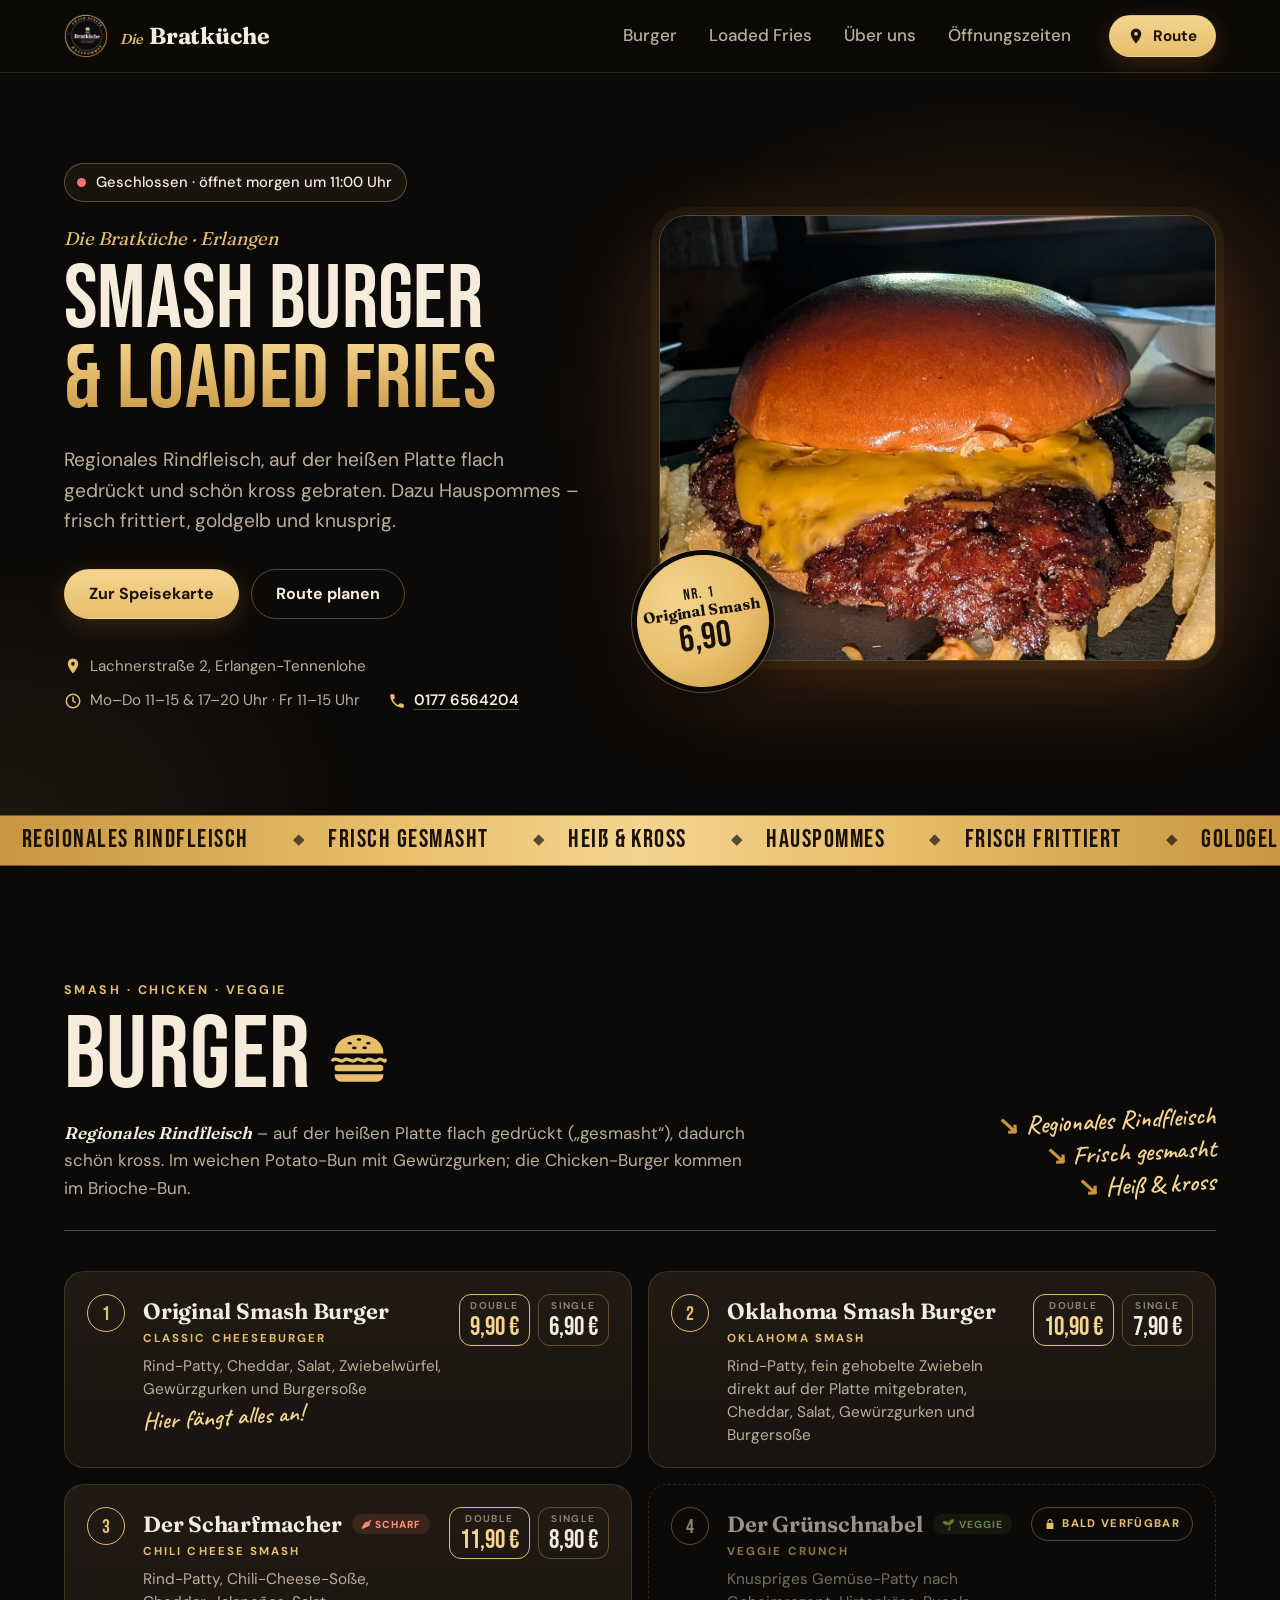
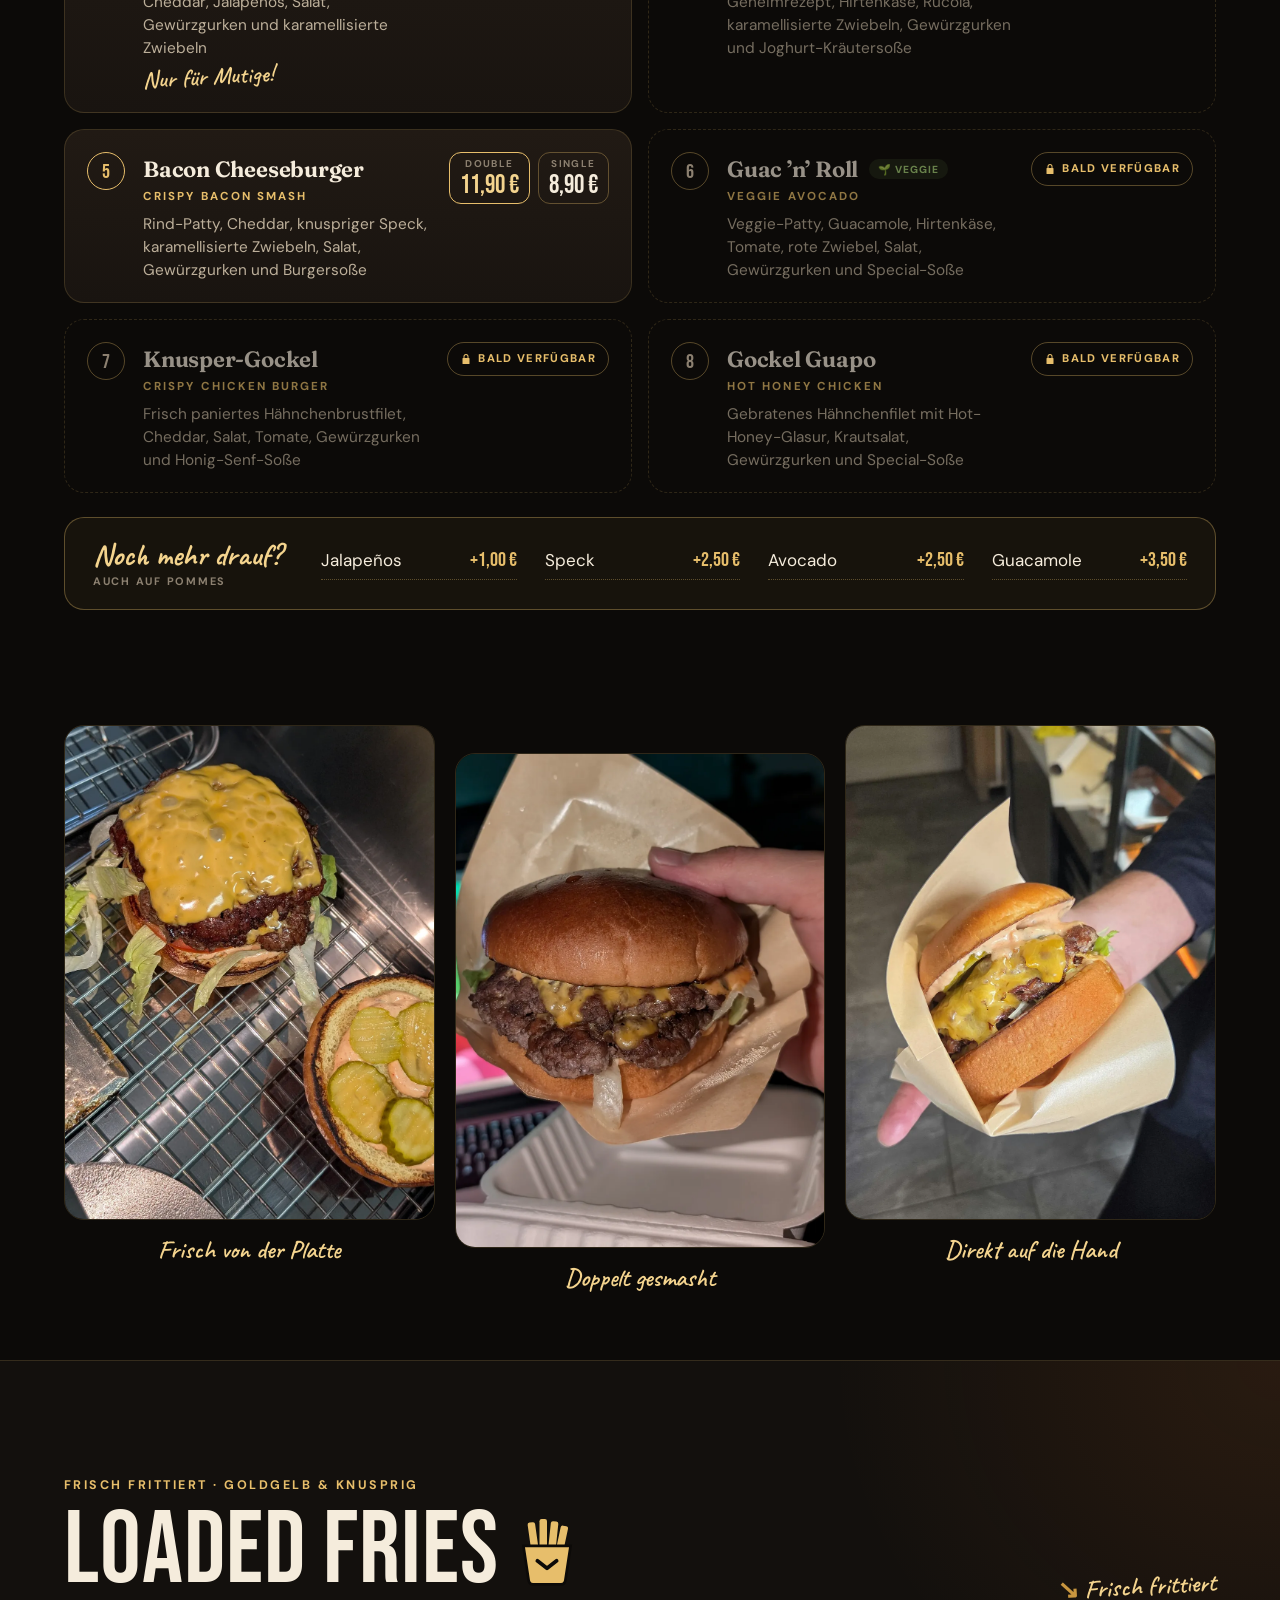
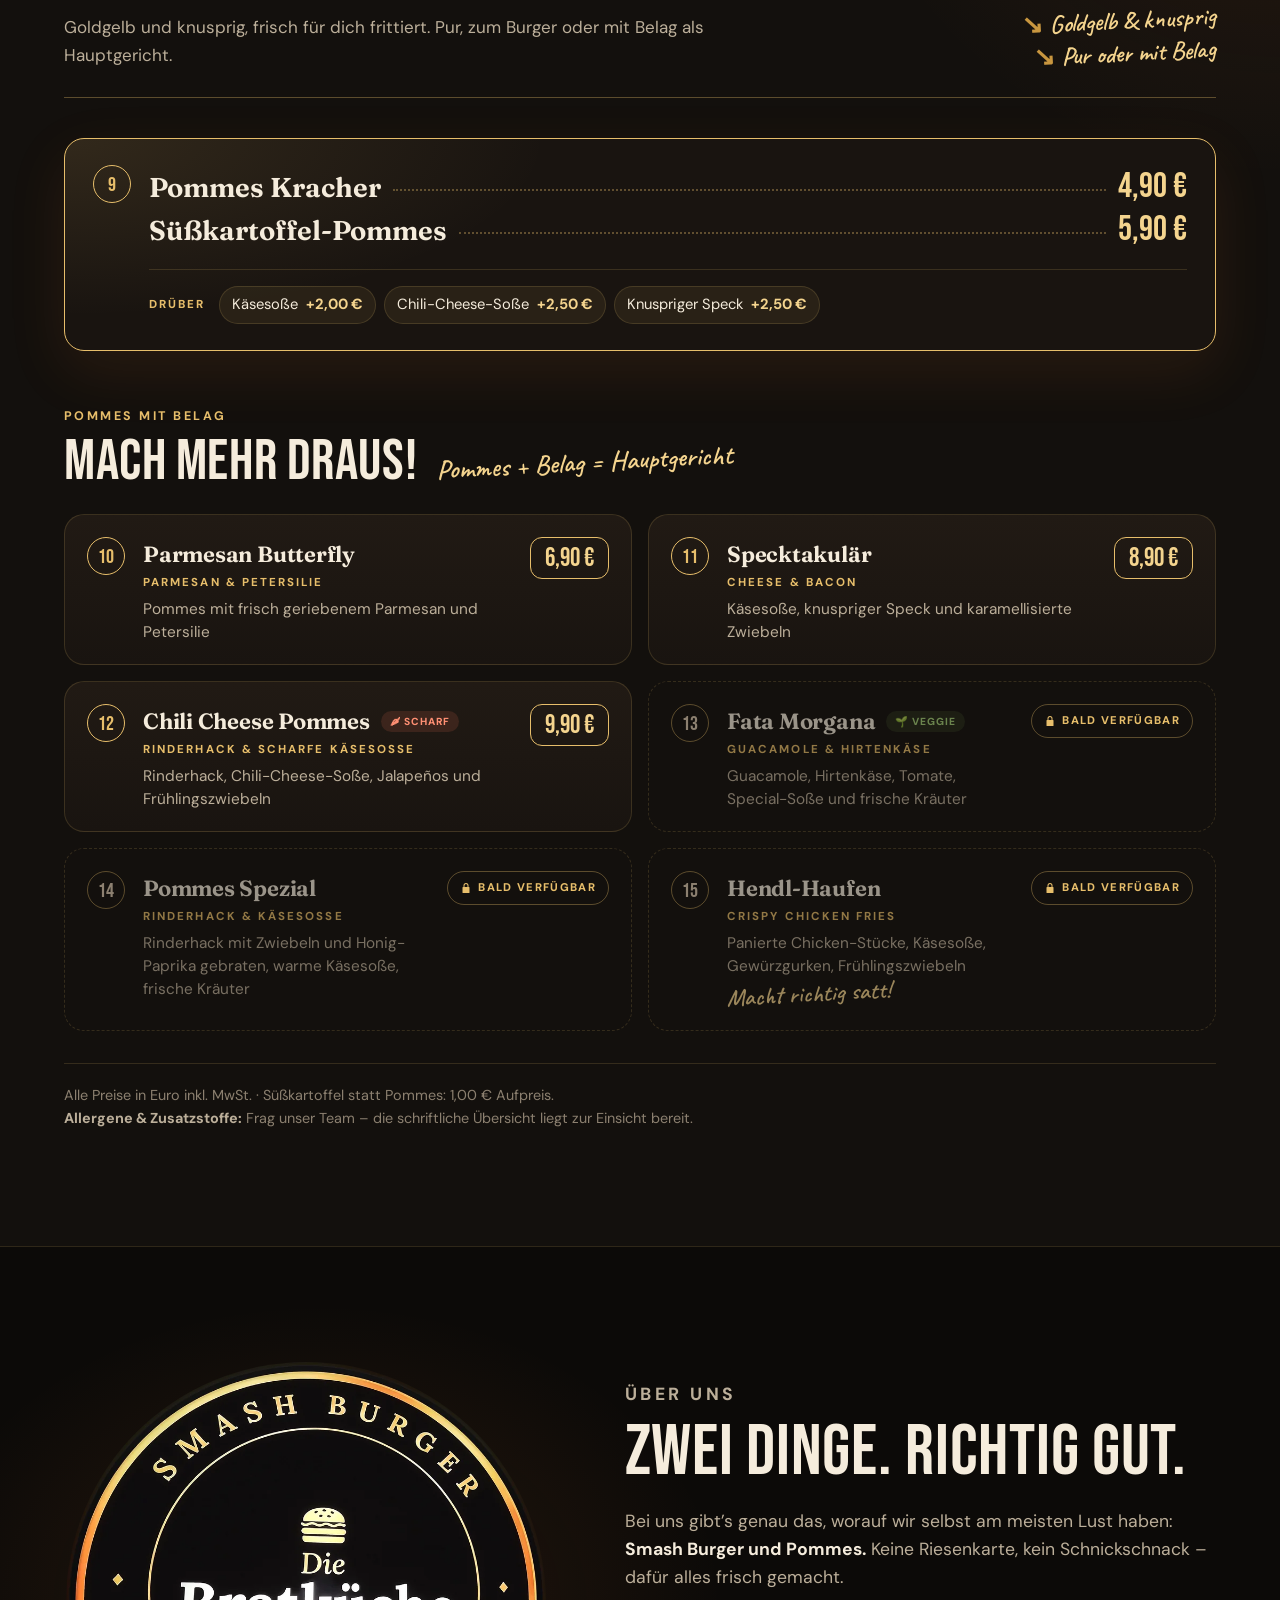
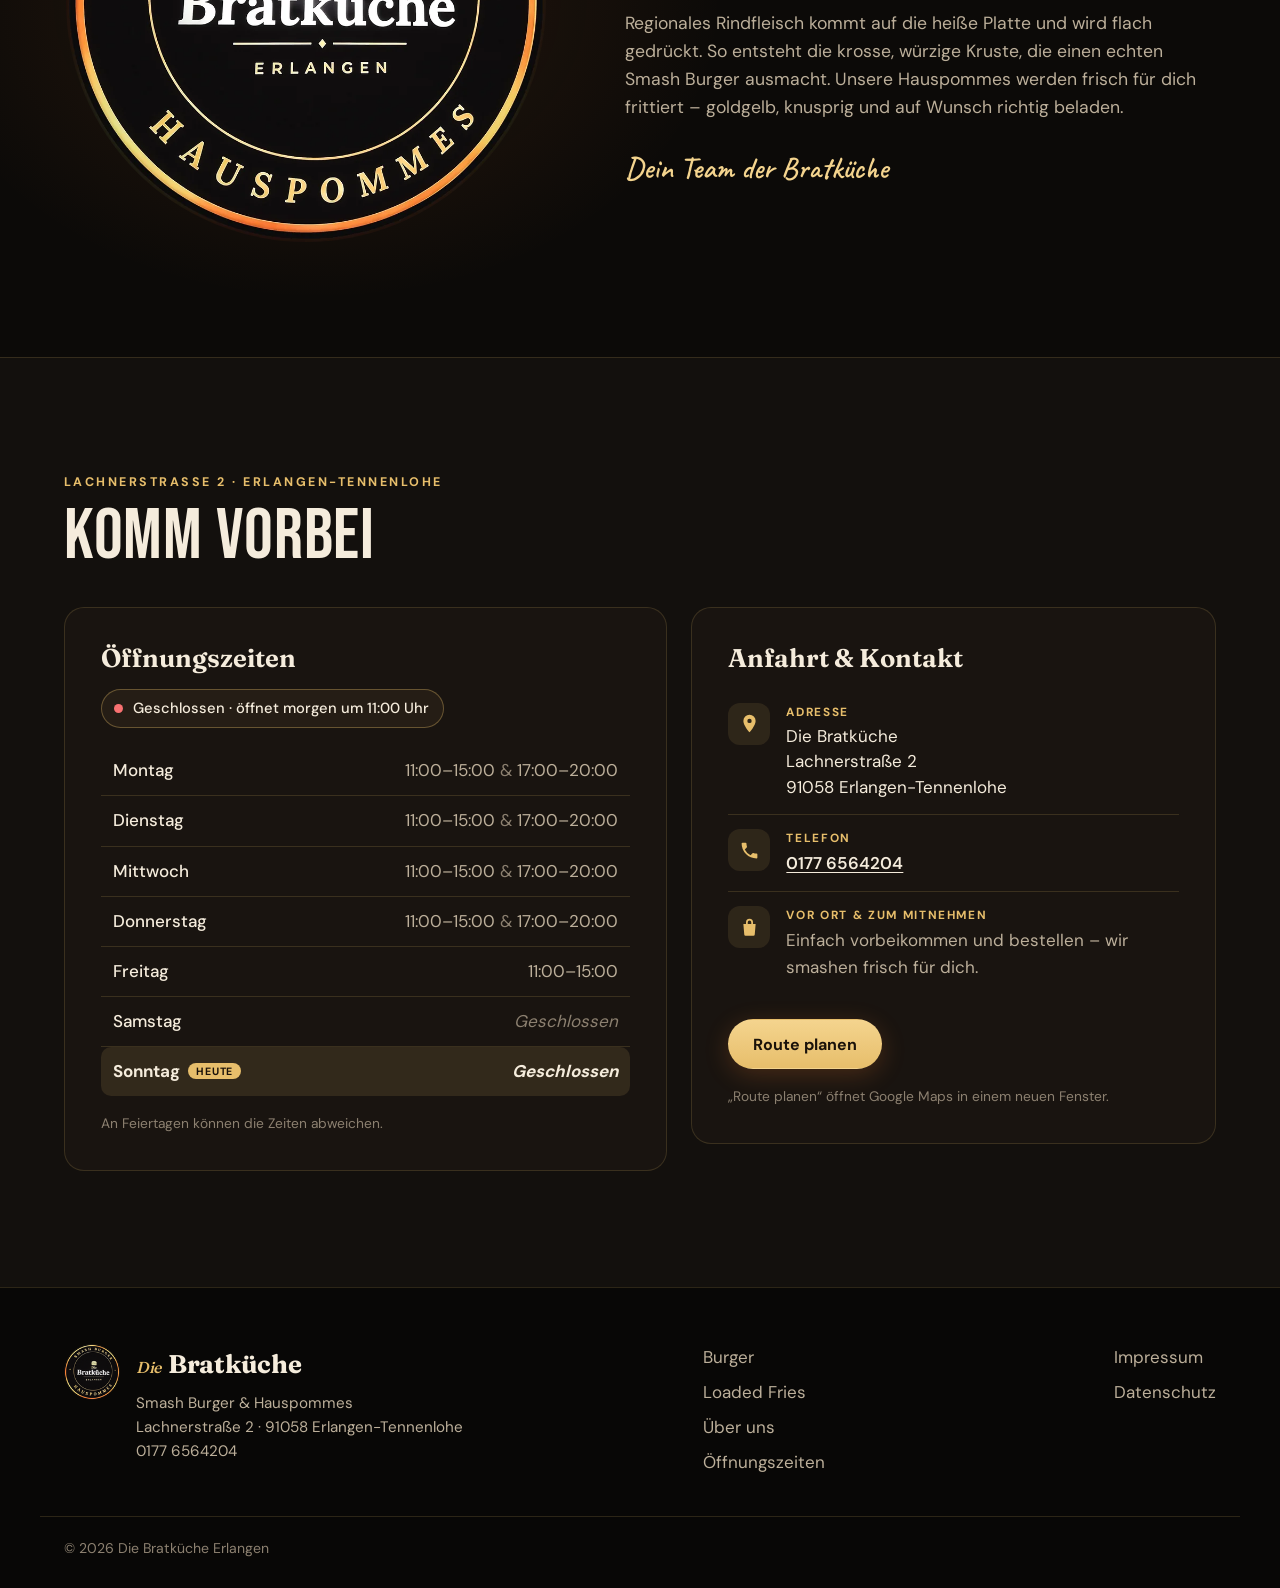
==== commit dc9ebfdd: "Öffnungszeiten, Ortsteil Tennenlohe und Telefonnummer eintragen - Mo–Do 11–15 & 17–20 Uhr, Fr 11–15 " ====
--- a/index.html
+++ b/index.html
@@ -4,10 +4,10 @@
   <meta charset="utf-8">
   <meta name="viewport" content="width=device-width, initial-scale=1">
   <title>Die Bratküche Erlangen – Smash Burger &amp; Loaded Fries</title>
-  <meta name="description" content="Smash Burger aus regionalem Rindfleisch und frisch frittierte Loaded Fries in Erlangen. Die Bratküche, Lachnerstraße 2 – Mo–Fr 11–15 &amp; 17–20 Uhr.">
+  <meta name="description" content="Smash Burger aus regionalem Rindfleisch und frisch frittierte Loaded Fries in Erlangen-Tennenlohe. Die Bratküche, Lachnerstraße 2 – Mo–Do 11–15 &amp; 17–20 Uhr, Fr 11–15 Uhr.">
   <meta name="theme-color" content="#0C0A08">
   <meta property="og:title" content="Die Bratküche Erlangen – Smash Burger &amp; Loaded Fries">
-  <meta property="og:description" content="Regionales Rindfleisch, frisch gesmasht. Dazu Hauspommes – pur oder richtig beladen. Lachnerstraße 2, Erlangen.">
+  <meta property="og:description" content="Regionales Rindfleisch, frisch gesmasht. Dazu Hauspommes – pur oder richtig beladen. Lachnerstraße 2, Erlangen-Tennenlohe.">
   <meta property="og:type" content="website">
   <meta property="og:locale" content="de_DE">
   <meta property="og:image" content="assets/img/og-image.jpg">
@@ -26,6 +26,7 @@
     "description": "Smash Burger und Loaded Fries in Erlangen",
     "servesCuisine": ["Burger", "Pommes"],
     "priceRange": "€",
+    "telephone": "+49 177 6564204",
     "address": {
       "@type": "PostalAddress",
       "streetAddress": "Lachnerstraße 2",
@@ -35,7 +36,7 @@
     },
     "openingHoursSpecification": [
       { "@type": "OpeningHoursSpecification", "dayOfWeek": ["Monday", "Tuesday", "Wednesday", "Thursday", "Friday"], "opens": "11:00", "closes": "15:00" },
-      { "@type": "OpeningHoursSpecification", "dayOfWeek": ["Monday", "Tuesday", "Wednesday", "Thursday", "Friday"], "opens": "17:00", "closes": "20:00" }
+      { "@type": "OpeningHoursSpecification", "dayOfWeek": ["Monday", "Tuesday", "Wednesday", "Thursday"], "opens": "17:00", "closes": "20:00" }
     ]
   }
   </script>
@@ -77,7 +78,7 @@
         <div class="hero-copy">
           <p class="status" data-status aria-live="polite">
             <span class="status-dot" aria-hidden="true"></span>
-            <a class="status-text" href="#besuch">Mo–Fr 11–15 &amp; 17–20 Uhr</a>
+            <a class="status-text" href="#besuch">Mo–Do 11–15 &amp; 17–20 Uhr · Fr 11–15 Uhr</a>
           </p>
           <p class="kicker">Die Bratküche · Erlangen</p>
           <h1 class="hero-title">Smash Burger <span>&amp; Loaded Fries</span></h1>
@@ -92,11 +93,15 @@
           <ul class="hero-facts">
             <li>
               <svg viewBox="0 0 24 24" aria-hidden="true"><path d="M12 2a7 7 0 0 0-7 7c0 5.2 7 13 7 13s7-7.8 7-13a7 7 0 0 0-7-7zm0 9.5A2.5 2.5 0 1 1 12 6.5a2.5 2.5 0 0 1 0 5z" fill="currentColor"/></svg>
-              Lachnerstraße 2, 91058 Erlangen
+              Lachnerstraße 2, Erlangen-Tennenlohe
             </li>
             <li>
               <svg viewBox="0 0 24 24" aria-hidden="true"><circle cx="12" cy="12" r="9" fill="none" stroke="currentColor" stroke-width="2"/><path d="M12 7v5l3 2" stroke="currentColor" stroke-width="2" stroke-linecap="round" fill="none"/></svg>
-              Mo–Fr 11–15 &amp; 17–20 Uhr
+              Mo–Do 11–15 &amp; 17–20 Uhr · Fr 11–15 Uhr
+            </li>
+            <li>
+              <svg viewBox="0 0 24 24" aria-hidden="true"><path d="M6.6 10.8a15.1 15.1 0 0 0 6.6 6.6l2.2-2.2a1 1 0 0 1 1-.25 11.4 11.4 0 0 0 3.6.57 1 1 0 0 1 1 1V20a1 1 0 0 1-1 1A17 17 0 0 1 3 4a1 1 0 0 1 1-1h3.5a1 1 0 0 1 1 1c0 1.25.2 2.45.57 3.57a1 1 0 0 1-.25 1z" fill="currentColor"/></svg>
+              <a href="tel:+491776564204">0177 6564204</a>
             </li>
           </ul>
         </div>
@@ -446,7 +451,7 @@
     <section class="section visit" id="besuch">
       <div class="container">
         <header class="visit-head">
-          <p class="eyebrow">Lachnerstraße 2 · Erlangen</p>
+          <p class="eyebrow">Lachnerstraße 2 · Erlangen-Tennenlohe</p>
           <h2 class="section-title">Komm vorbei</h2>
         </header>
 
@@ -459,7 +464,7 @@
             <h3>Öffnungszeiten</h3>
             <p class="status" data-status aria-live="polite">
               <span class="status-dot" aria-hidden="true"></span>
-              <span class="status-text">Mo–Fr 11–15 &amp; 17–20 Uhr</span>
+              <span class="status-text">Mo–Do 11–15 &amp; 17–20 Uhr · Fr 11–15 Uhr</span>
             </p>
             <table class="hours-table">
               <caption class="visually-hidden">Öffnungszeiten der Bratküche</caption>
@@ -468,7 +473,7 @@
                 <tr data-day="2" data-hours="11:00-15:00,17:00-20:00"><th scope="row">Dienstag</th><td><span>11:00–15:00</span> <span>17:00–20:00</span></td></tr>
                 <tr data-day="3" data-hours="11:00-15:00,17:00-20:00"><th scope="row">Mittwoch</th><td><span>11:00–15:00</span> <span>17:00–20:00</span></td></tr>
                 <tr data-day="4" data-hours="11:00-15:00,17:00-20:00"><th scope="row">Donnerstag</th><td><span>11:00–15:00</span> <span>17:00–20:00</span></td></tr>
-                <tr data-day="5" data-hours="11:00-15:00,17:00-20:00"><th scope="row">Freitag</th><td><span>11:00–15:00</span> <span>17:00–20:00</span></td></tr>
+                <tr data-day="5" data-hours="11:00-15:00"><th scope="row">Freitag</th><td><span>11:00–15:00</span></td></tr>
                 <tr data-day="6"><th scope="row">Samstag</th><td>Geschlossen</td></tr>
                 <tr data-day="0"><th scope="row">Sonntag</th><td>Geschlossen</td></tr>
               </tbody>
@@ -485,20 +490,18 @@
                 </span>
                 <div>
                   <span class="contact-label">Adresse</span>
-                  <address>Die Bratküche<br>Lachnerstraße 2<br>91058 Erlangen</address>
+                  <address>Die Bratküche<br>Lachnerstraße 2<br>91058 Erlangen-Tennenlohe</address>
                 </div>
               </li>
-              <!-- ANPASSEN: Telefonnummer eintragen und Kommentar-Zeichen entfernen
               <li>
                 <span class="contact-icon" aria-hidden="true">
                   <svg viewBox="0 0 24 24"><path d="M6.6 10.8a15.1 15.1 0 0 0 6.6 6.6l2.2-2.2a1 1 0 0 1 1-.25 11.4 11.4 0 0 0 3.6.57 1 1 0 0 1 1 1V20a1 1 0 0 1-1 1A17 17 0 0 1 3 4a1 1 0 0 1 1-1h3.5a1 1 0 0 1 1 1c0 1.25.2 2.45.57 3.57a1 1 0 0 1-.25 1z" fill="currentColor"/></svg>
                 </span>
                 <div>
                   <span class="contact-label">Telefon</span>
-                  <a href="tel:+499131000000">09131 000000</a>
+                  <a href="tel:+491776564204">0177 6564204</a>
                 </div>
               </li>
-              -->
               <li>
                 <span class="contact-icon" aria-hidden="true">
                   <svg viewBox="0 0 24 24"><path d="M5 8h14l-1 12a1.5 1.5 0 0 1-1.5 1.4h-9A1.5 1.5 0 0 1 6 20z" fill="currentColor"/><path d="M9 10V6a3 3 0 0 1 6 0v4" stroke="currentColor" stroke-width="2" stroke-linecap="round" fill="none"/></svg>
@@ -527,7 +530,7 @@
         <img src="assets/img/logo-96.png" width="56" height="56" alt="" loading="lazy">
         <div>
           <span class="brand-name"><small>Die</small> Bratküche</span>
-          <p>Smash Burger &amp; Hauspommes<br>Lachnerstraße 2 · 91058 Erlangen</p>
+          <p>Smash Burger &amp; Hauspommes<br>Lachnerstraße 2 · 91058 Erlangen-Tennenlohe<br><a href="tel:+491776564204">0177 6564204</a></p>
         </div>
       </div>
       <nav class="footer-nav" aria-label="Fußzeile">
--- a/assets/css/style.css
+++ b/assets/css/style.css
@@ -346,6 +346,8 @@
 }
 .hero-facts li { display: inline-flex; align-items: center; gap: 8px; }
 .hero-facts svg { width: 18px; height: 18px; color: var(--gold); }
+.hero-facts a { color: var(--text); font-weight: 600; text-decoration-color: var(--line-strong); text-underline-offset: 4px; }
+.hero-facts a:hover { color: var(--gold-light); }
 
 .hero-visual { position: relative; margin: 0; }
 .hero-visual img {
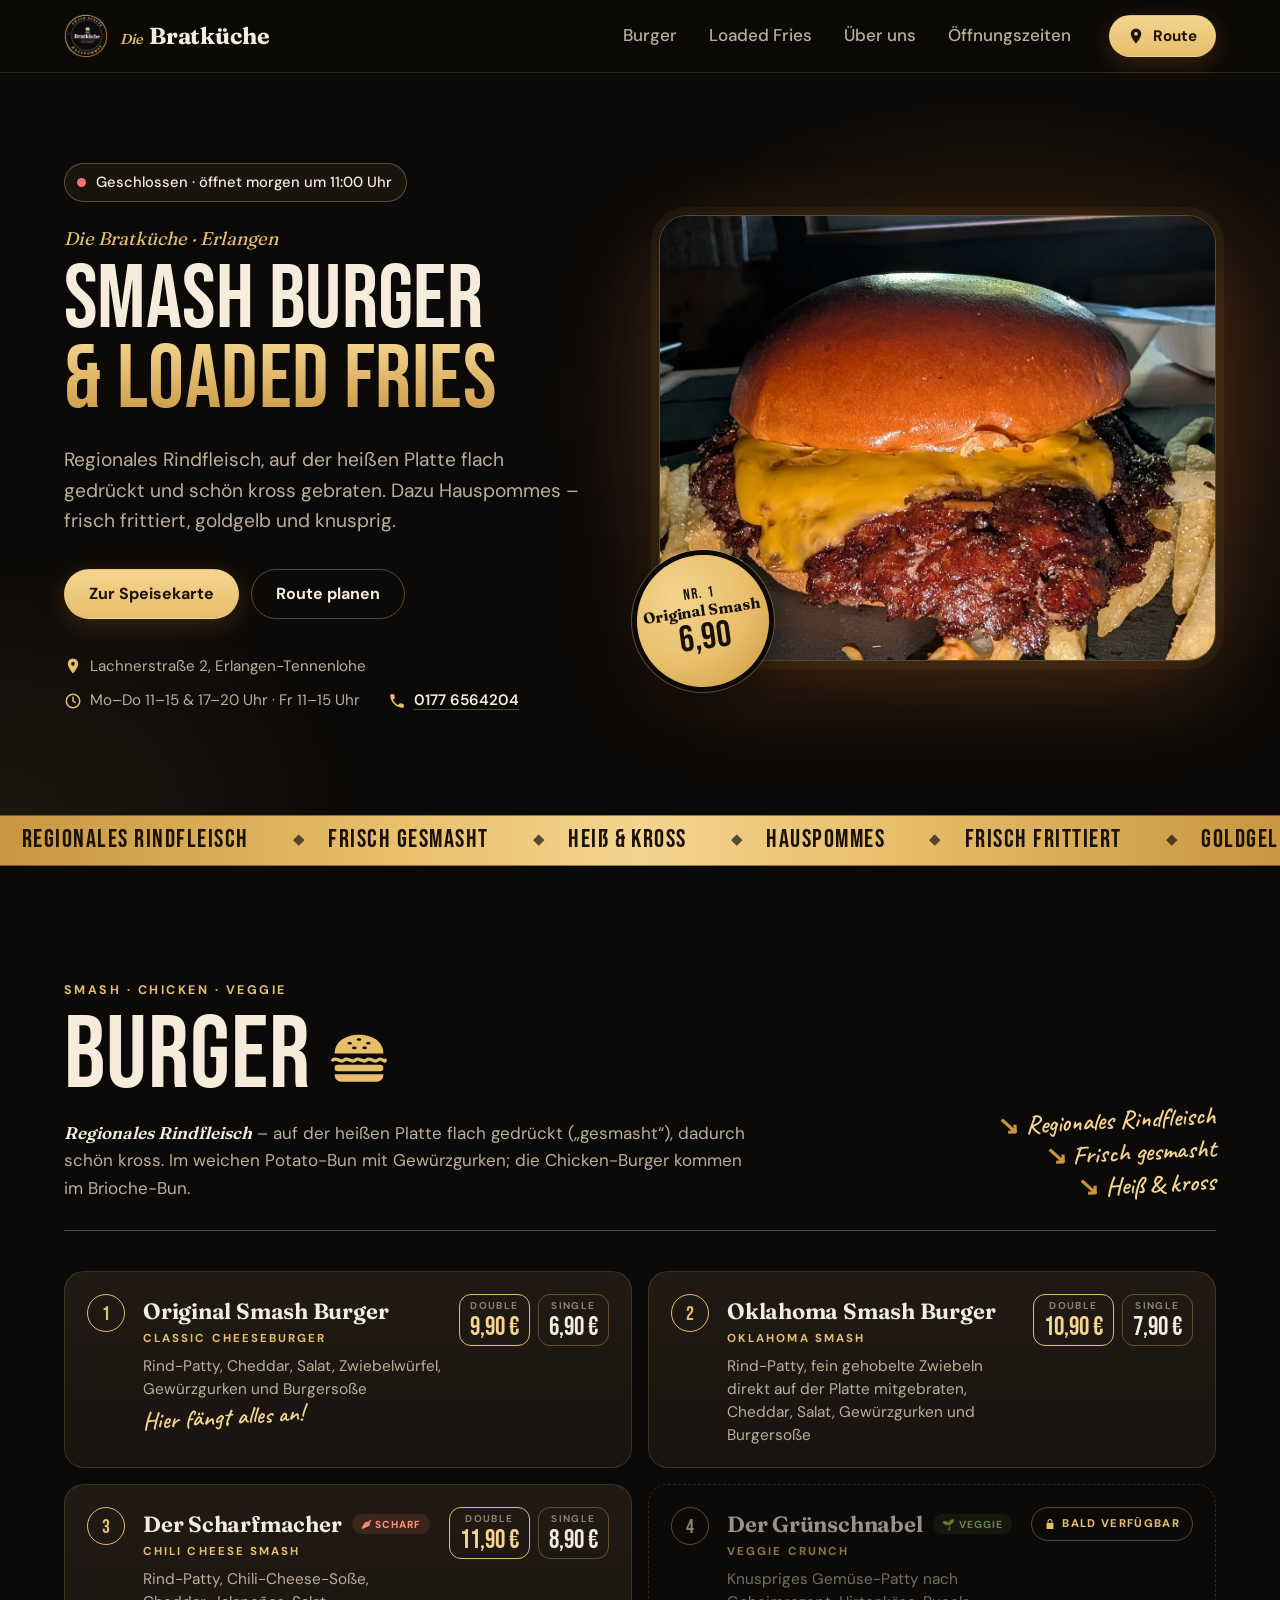
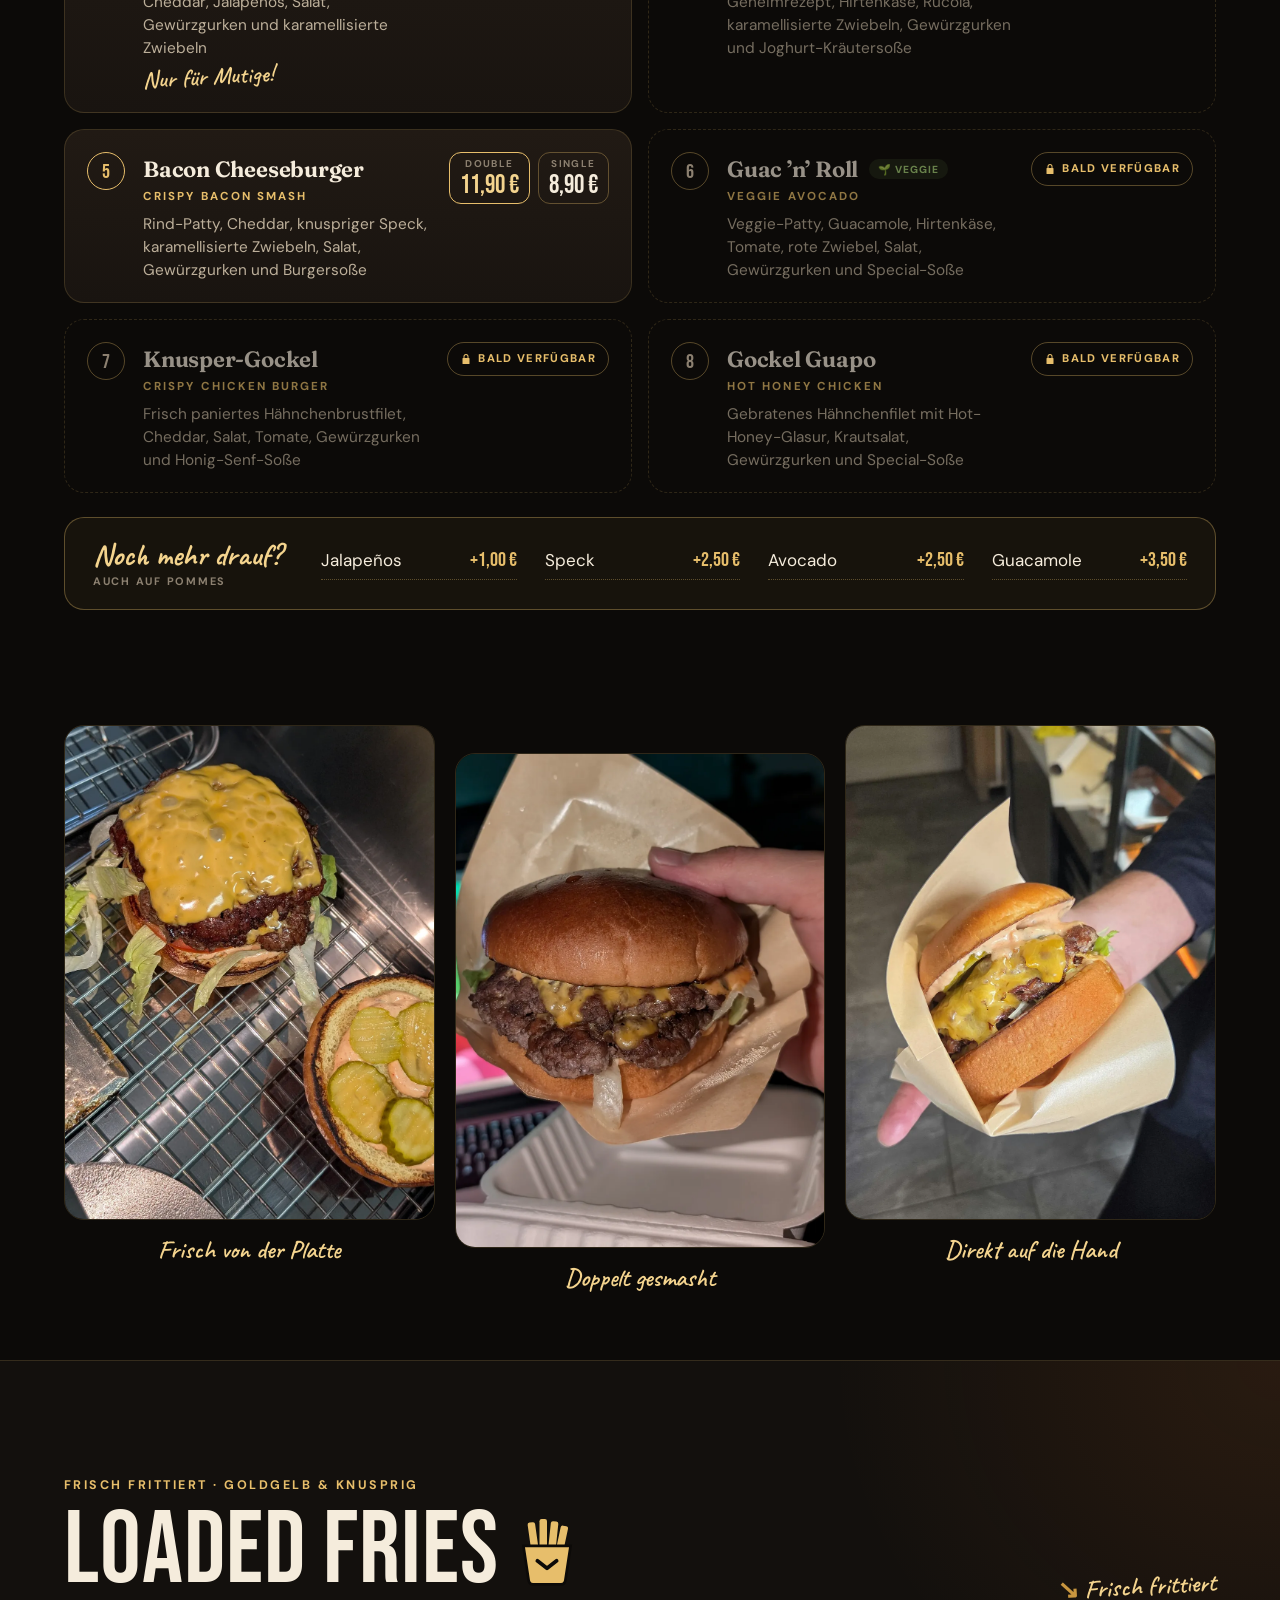
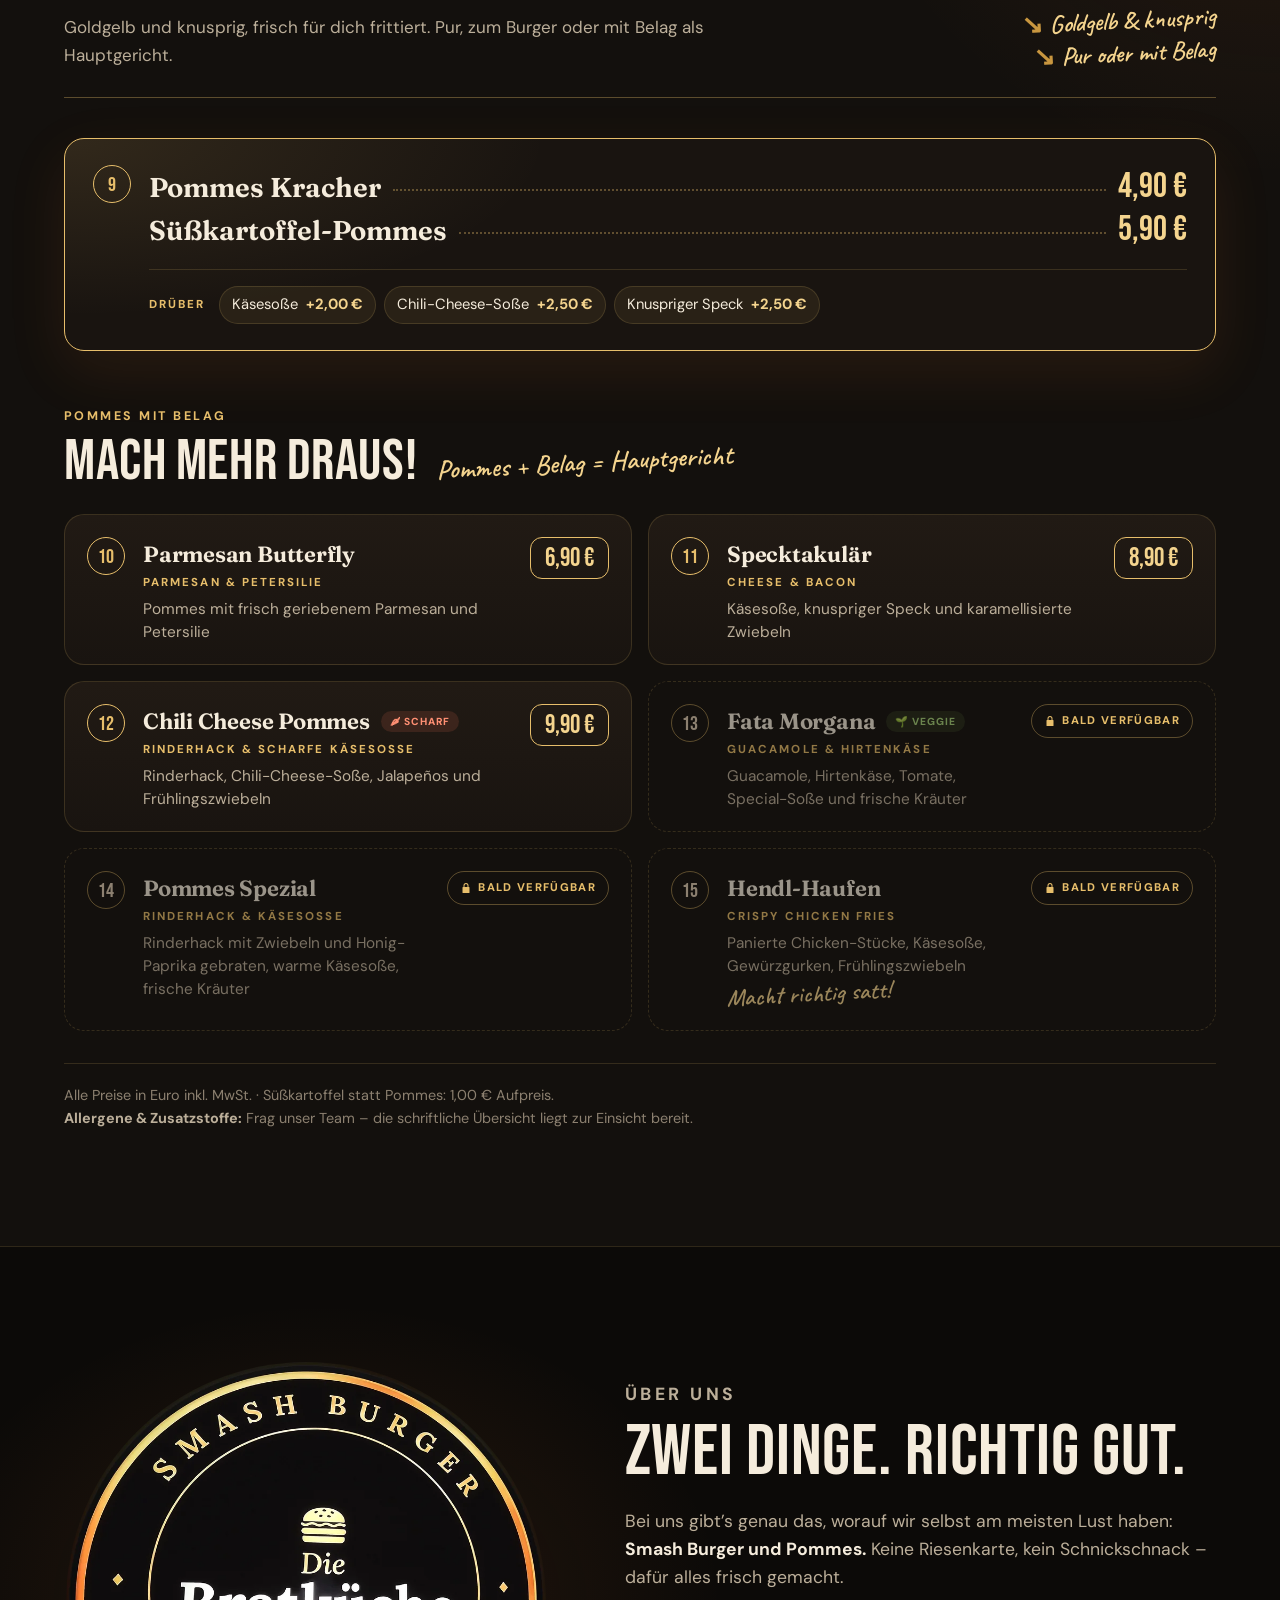
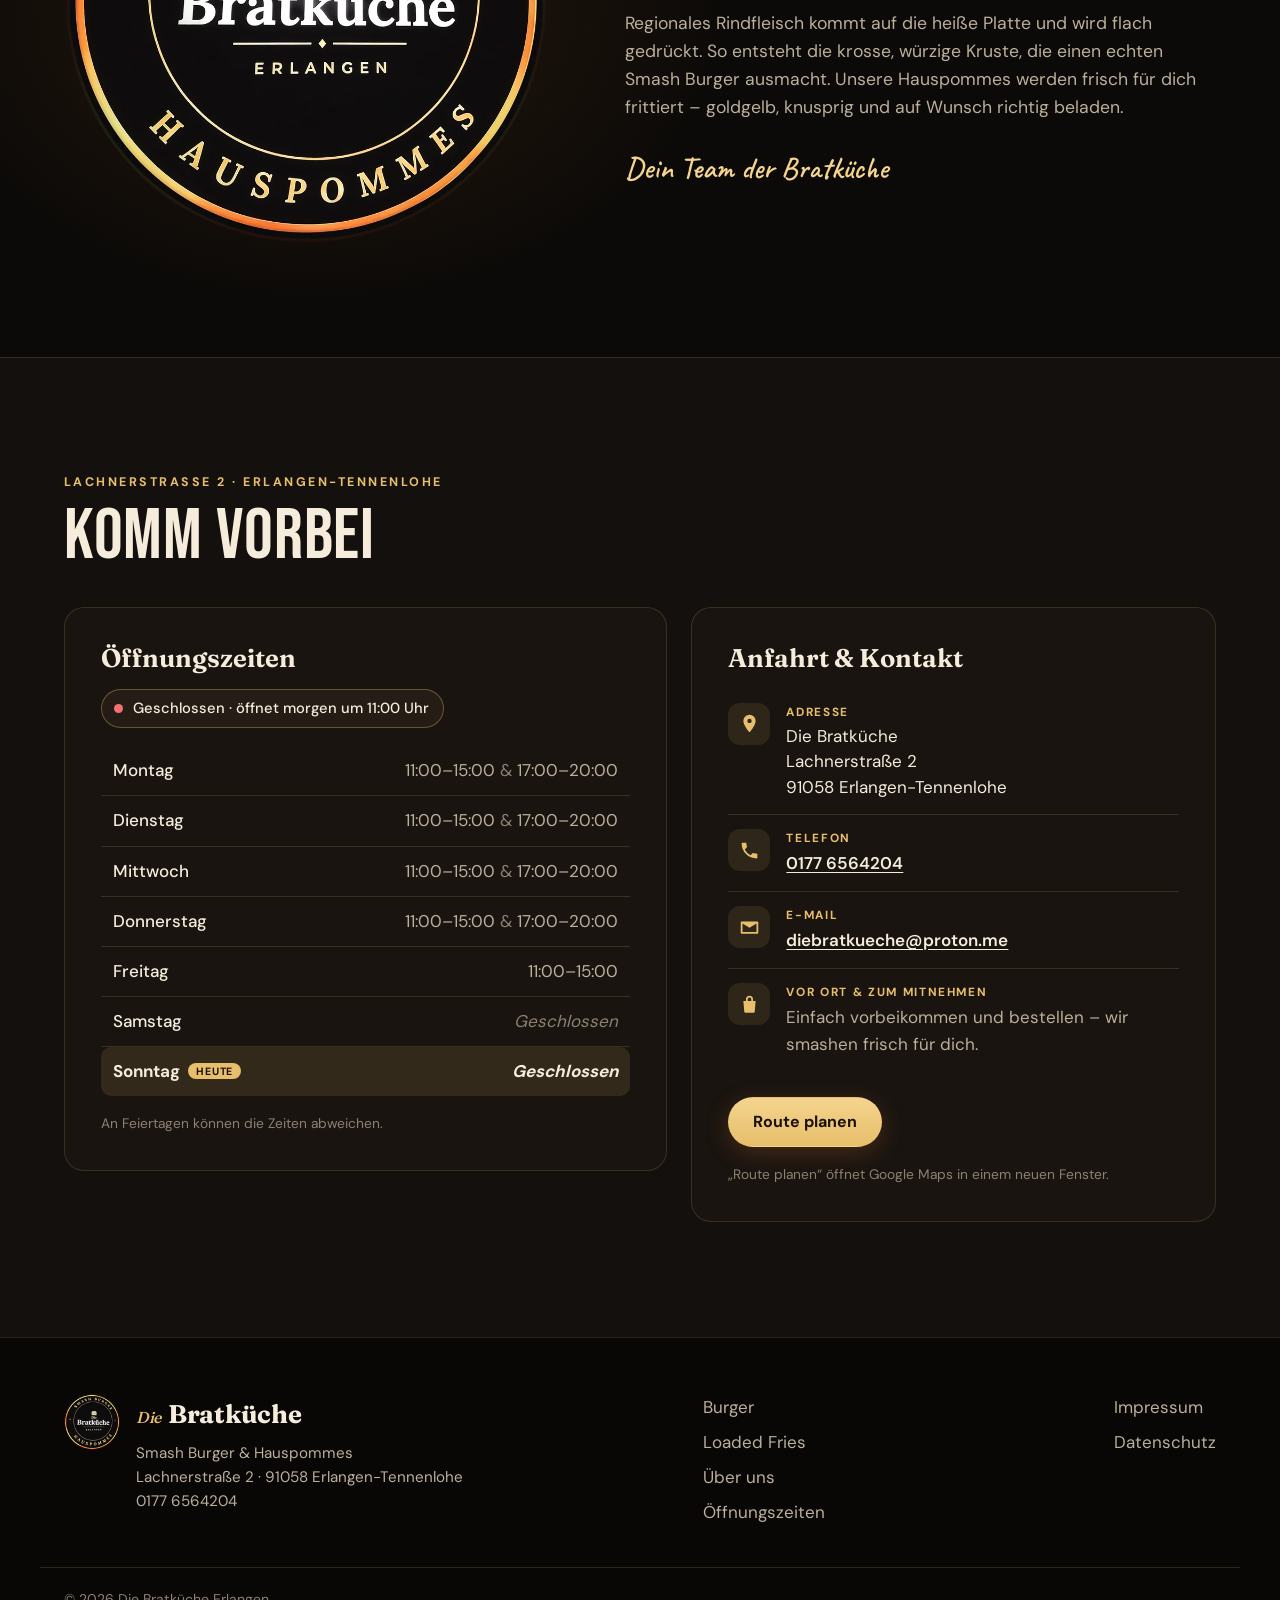
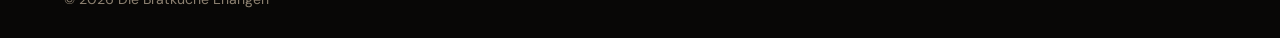
==== commit 30e01eb4: "Inhaber und E-Mail eintragen, Rechtstexte fertigstellen - Impressum und Datenschutz: Inhaber Haydar " ====
--- a/index.html
+++ b/index.html
@@ -27,6 +27,7 @@
     "servesCuisine": ["Burger", "Pommes"],
     "priceRange": "€",
     "telephone": "+49 177 6564204",
+    "email": "diebratkueche@proton.me",
     "address": {
       "@type": "PostalAddress",
       "streetAddress": "Lachnerstraße 2",
@@ -504,6 +505,15 @@
               </li>
               <li>
                 <span class="contact-icon" aria-hidden="true">
+                  <svg viewBox="0 0 24 24"><path d="M3 5h18a1 1 0 0 1 1 1v12a1 1 0 0 1-1 1H3a1 1 0 0 1-1-1V6a1 1 0 0 1 1-1zm9 7.2L4 7.3V17h16V7.3z" fill="currentColor"/></svg>
+                </span>
+                <div>
+                  <span class="contact-label">E-Mail</span>
+                  <a href="mailto:diebratkueche@proton.me">diebratkueche@proton.me</a>
+                </div>
+              </li>
+              <li>
+                <span class="contact-icon" aria-hidden="true">
                   <svg viewBox="0 0 24 24"><path d="M5 8h14l-1 12a1.5 1.5 0 0 1-1.5 1.4h-9A1.5 1.5 0 0 1 6 20z" fill="currentColor"/><path d="M9 10V6a3 3 0 0 1 6 0v4" stroke="currentColor" stroke-width="2" stroke-linecap="round" fill="none"/></svg>
                 </span>
                 <div>
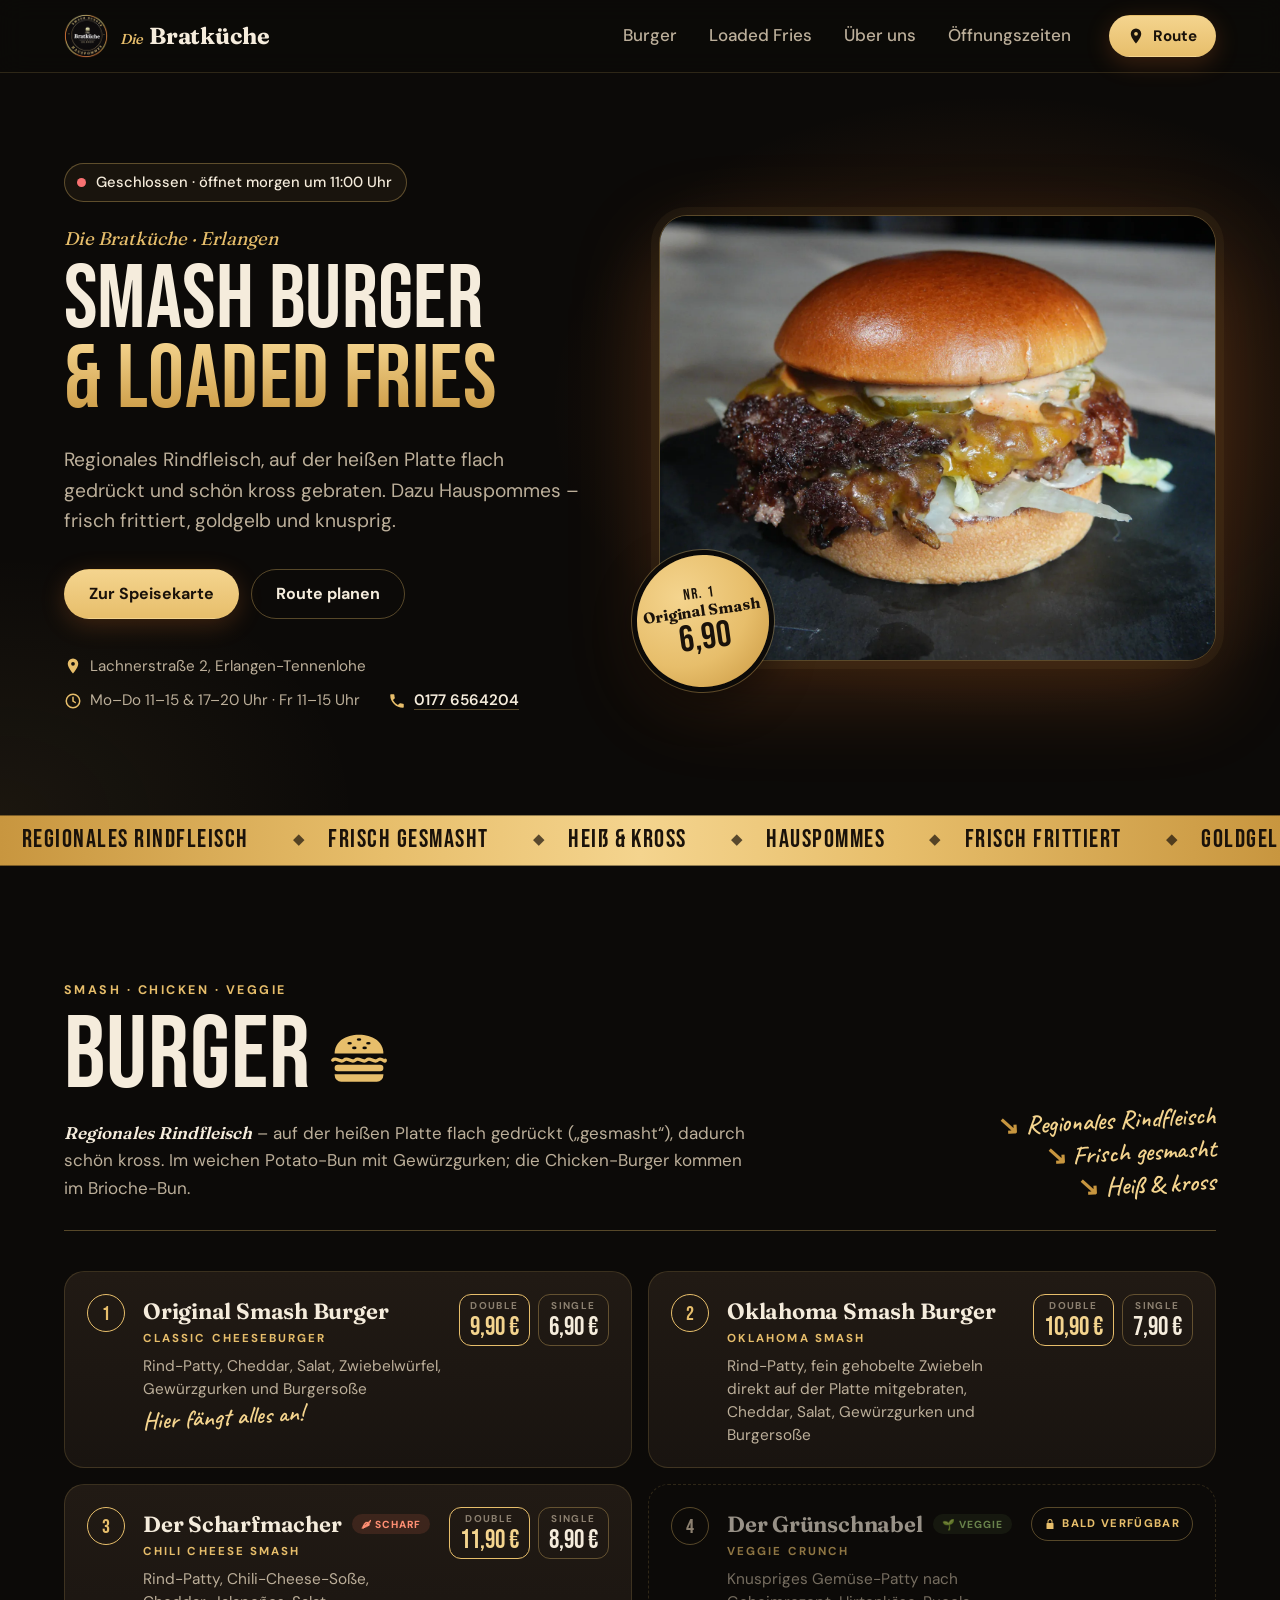
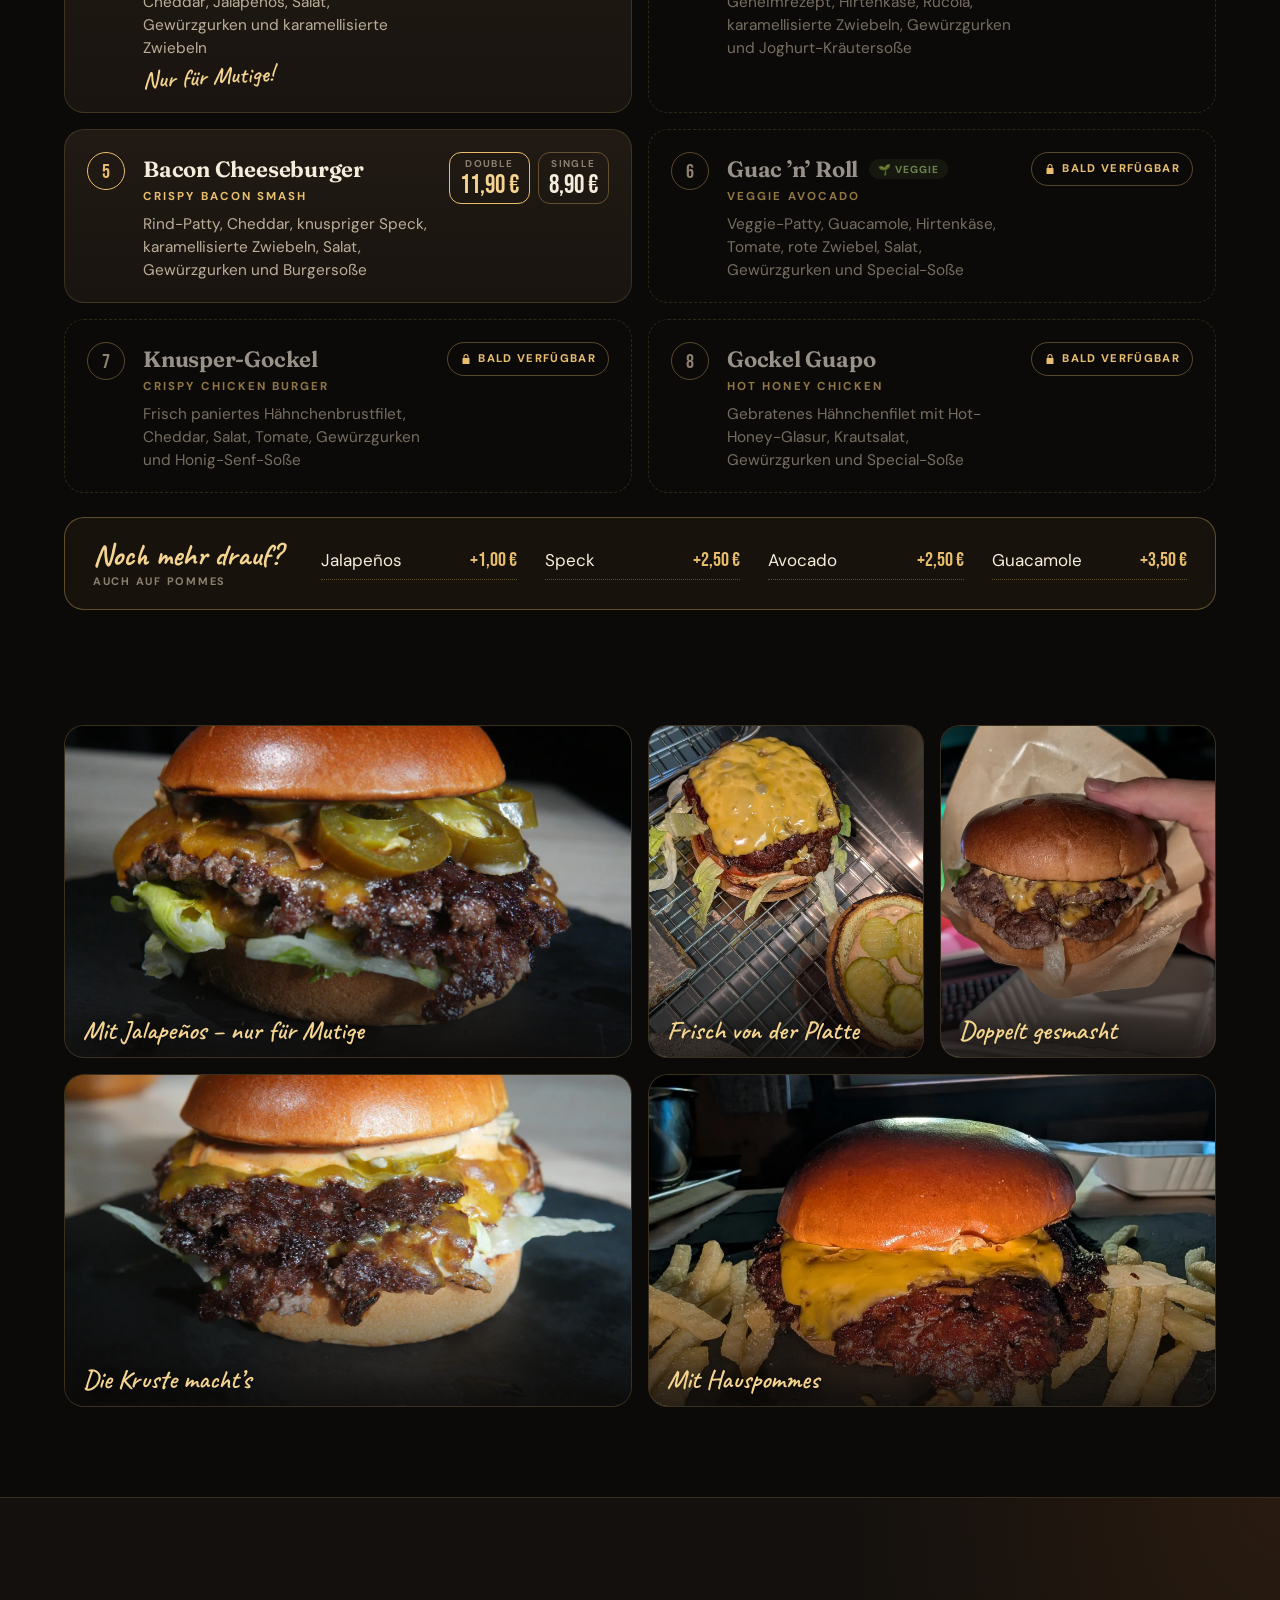
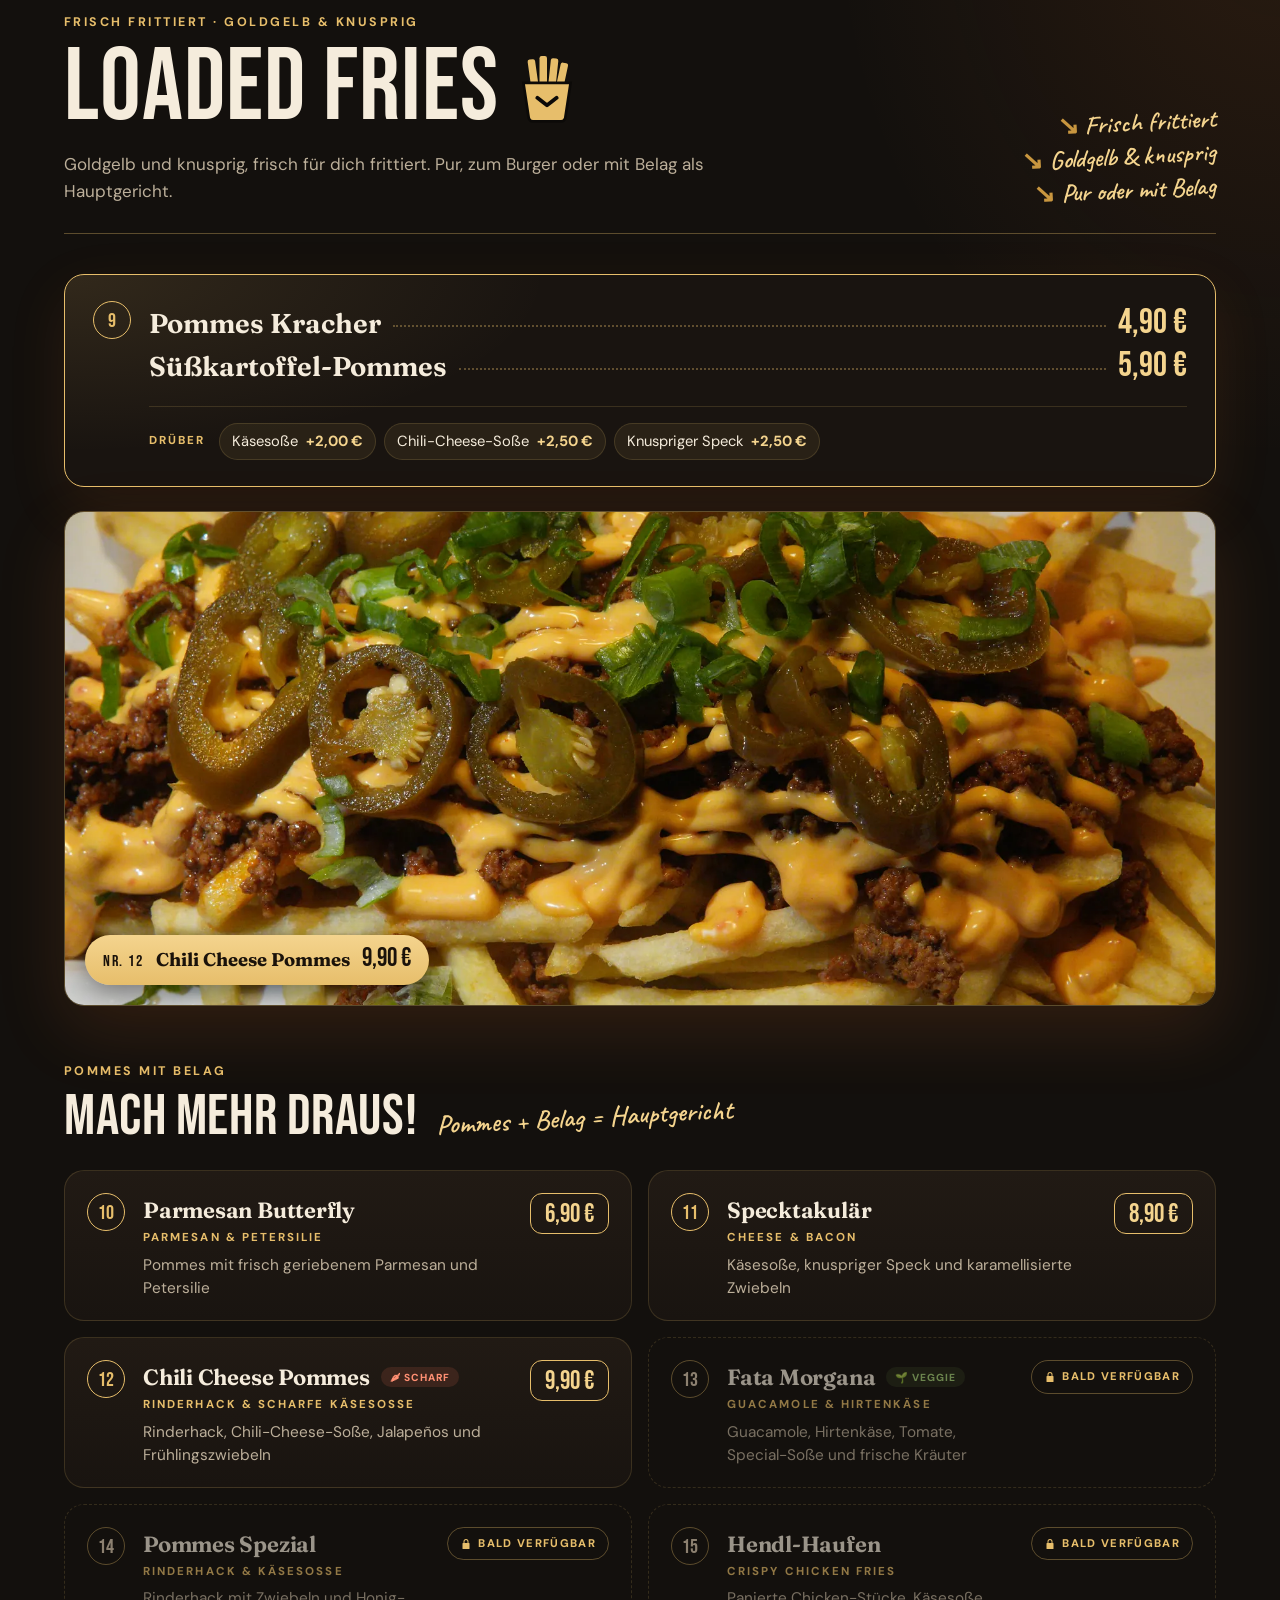
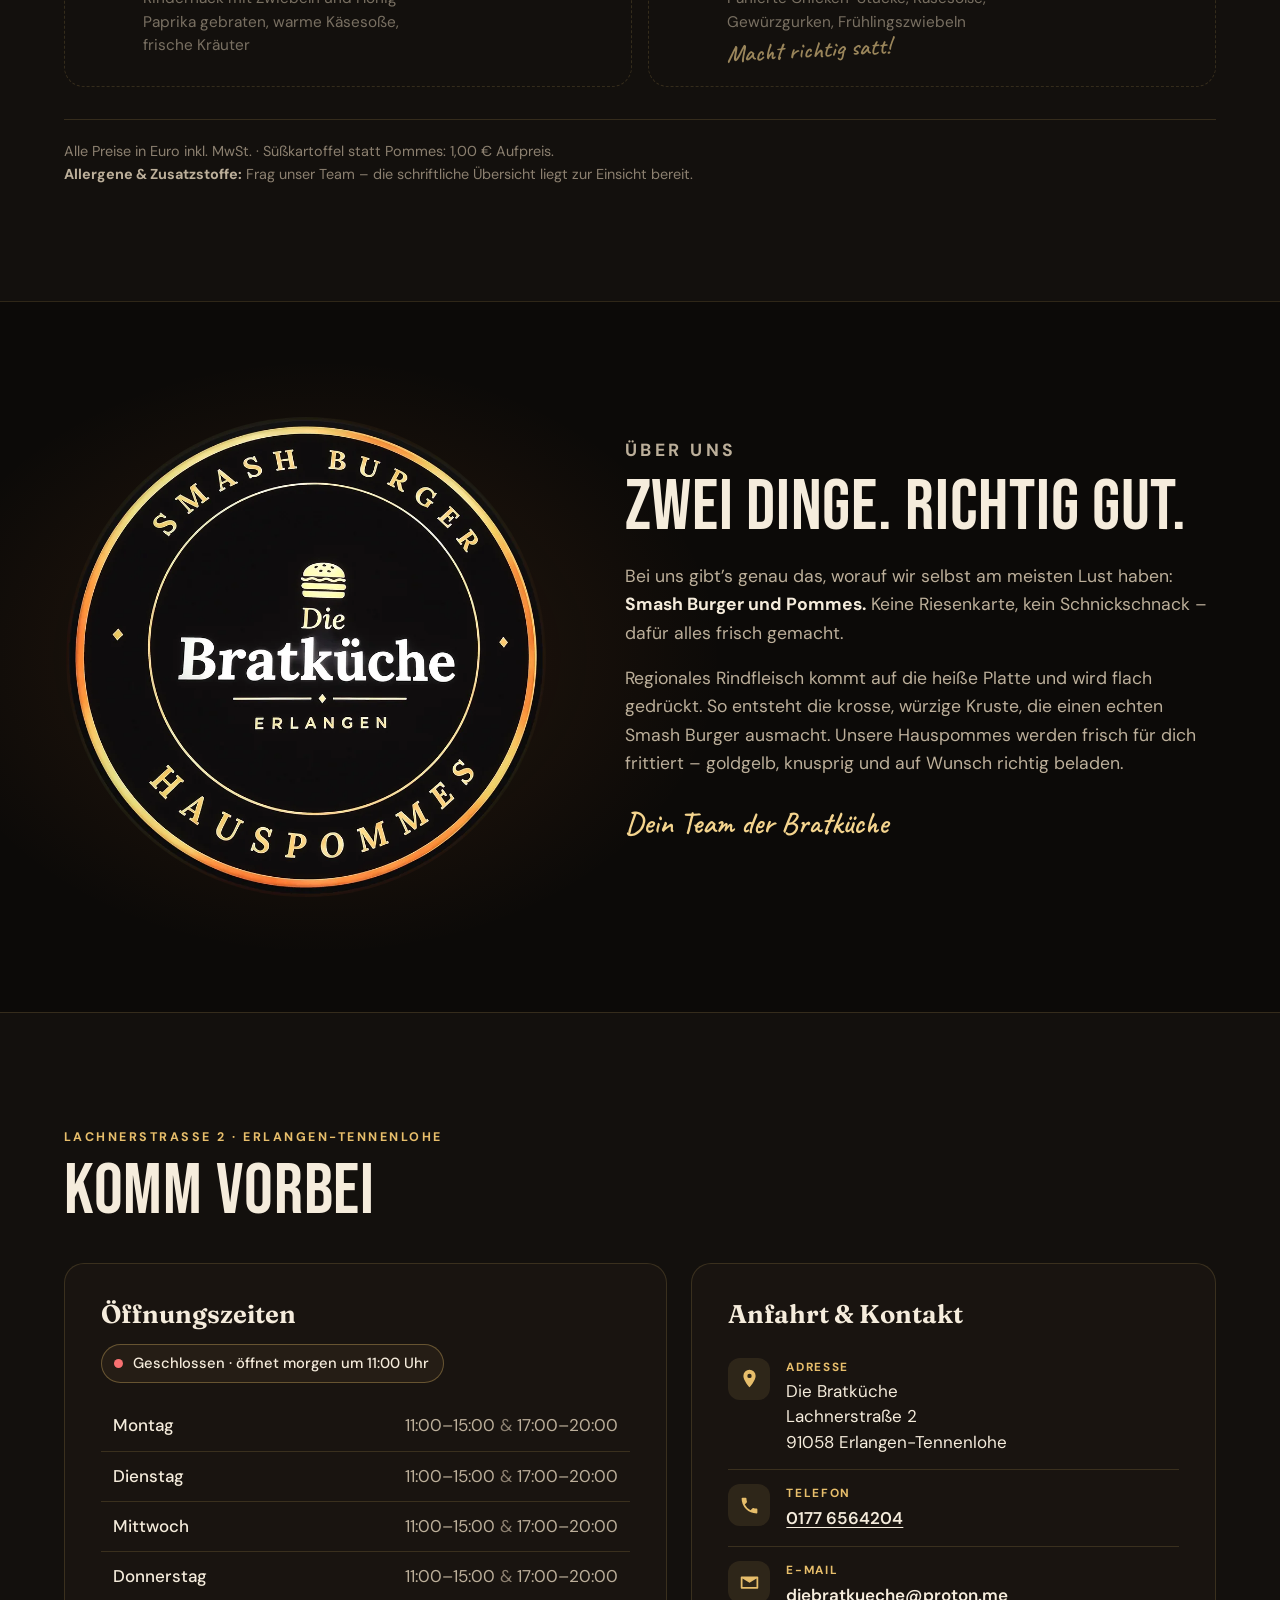
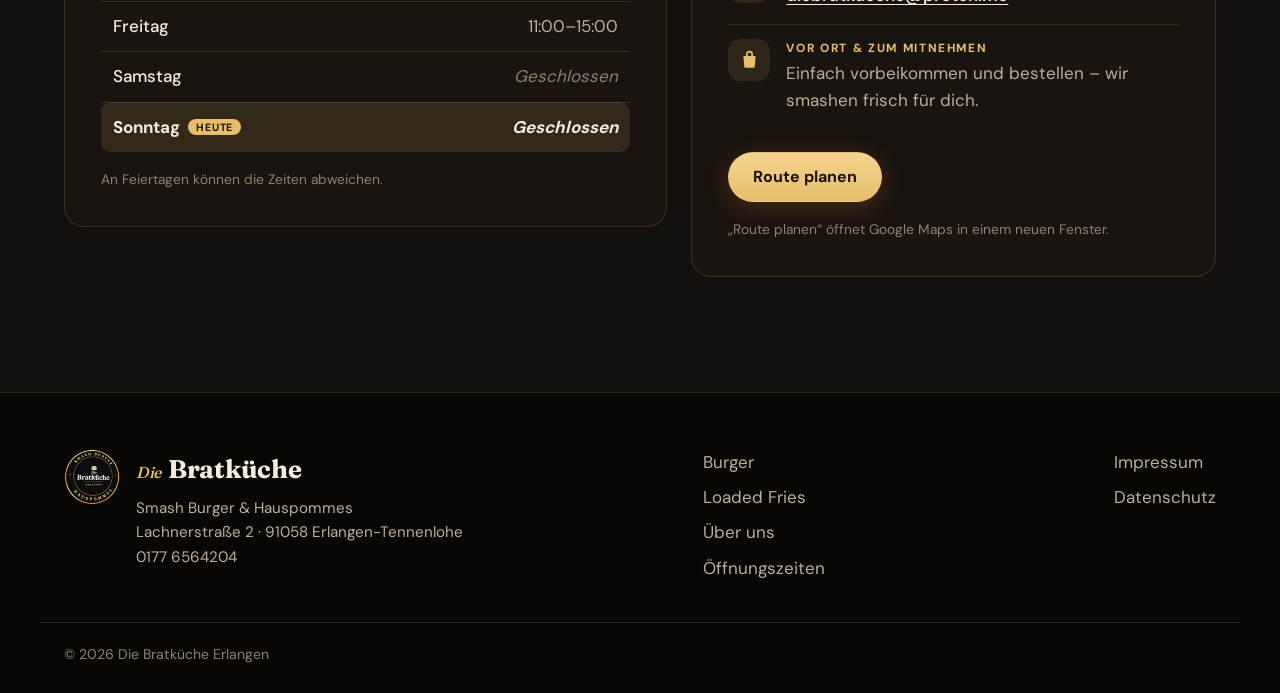
==== commit ef66eb15: "Neue Fotos: Original Smash als Titelbild, Chili Cheese Pommes und Burger-Galerie - Titelbild: Origin" ====
--- a/index.html
+++ b/index.html
@@ -10,7 +10,13 @@
   <meta property="og:description" content="Regionales Rindfleisch, frisch gesmasht. Dazu Hauspommes – pur oder richtig beladen. Lachnerstraße 2, Erlangen-Tennenlohe.">
   <meta property="og:type" content="website">
   <meta property="og:locale" content="de_DE">
-  <meta property="og:image" content="assets/img/og-image.jpg">
+  <!-- ANPASSEN bei eigener Domain: die drei Adressen unten sowie robots.txt und sitemap.xml -->
+  <link rel="canonical" href="https://varekai36.github.io/Haydar/">
+  <meta property="og:url" content="https://varekai36.github.io/Haydar/">
+  <meta property="og:image" content="https://varekai36.github.io/Haydar/assets/img/og-image.jpg">
+  <meta property="og:image:width" content="1200">
+  <meta property="og:image:height" content="630">
+  <meta name="twitter:card" content="summary_large_image">
   <link rel="icon" href="assets/img/icon-192.png" type="image/png">
   <link rel="apple-touch-icon" href="assets/img/apple-touch-icon.png">
   <link rel="preload" href="assets/fonts/bebas-neue-latin-400-normal.woff2" as="font" type="font/woff2" crossorigin>
@@ -26,6 +32,8 @@
     "description": "Smash Burger und Loaded Fries in Erlangen",
     "servesCuisine": ["Burger", "Pommes"],
     "priceRange": "€",
+    "url": "https://varekai36.github.io/Haydar/",
+    "image": "https://varekai36.github.io/Haydar/assets/img/og-image.jpg",
     "telephone": "+49 177 6564204",
     "email": "diebratkueche@proton.me",
     "address": {
@@ -110,7 +118,7 @@
         <figure class="hero-visual">
           <picture>
             <source srcset="assets/img/burger-hero.webp" type="image/webp">
-            <img src="assets/img/burger-hero.jpg" width="1800" height="1012" alt="Smash Burger mit geschmolzenem Cheddar im Brioche-Bun, daneben Pommes" fetchpriority="high">
+            <img src="assets/img/burger-hero.jpg" width="1800" height="1200" alt="Original Smash Burger mit zwei krossen Patties, Cheddar, Gewürzgurken, Burgersoße und Salat" fetchpriority="high">
           </picture>
           <div class="badge" aria-hidden="true">
             <span class="badge-no">Nr. 1</span>
@@ -272,6 +280,13 @@
     <section class="gallery" aria-label="Fotos aus der Bratküche">
       <div class="container">
         <div class="gallery-grid">
+          <figure class="is-wide">
+            <picture>
+              <source srcset="assets/img/burger-jalapenos.webp" type="image/webp">
+              <img src="assets/img/burger-jalapenos.jpg" width="1400" height="933" loading="lazy" alt="Smash Burger mit Jalapeños, Cheddar, Salat und Burgersoße">
+            </picture>
+            <figcaption>Mit Jalapeños – nur für Mutige</figcaption>
+          </figure>
           <figure>
             <picture>
               <source srcset="assets/img/burger-zubereitung.webp" type="image/webp">
@@ -286,12 +301,19 @@
             </picture>
             <figcaption>Doppelt gesmasht</figcaption>
           </figure>
-          <figure>
+          <figure class="is-wide">
             <picture>
-              <source srcset="assets/img/burger-kueche.webp" type="image/webp">
-              <img src="assets/img/burger-kueche.jpg" width="1000" height="1333" loading="lazy" alt="Smash Burger mit Cheddar wird in der Küche der Bratküche serviert">
+              <source srcset="assets/img/burger-kruste.webp" type="image/webp">
+              <img src="assets/img/burger-kruste.jpg" width="1400" height="933" loading="lazy" alt="Nahaufnahme der krossen Smash-Patties mit geschmolzenem Cheddar und Gewürzgurken">
             </picture>
-            <figcaption>Direkt auf die Hand</figcaption>
+            <figcaption>Die Kruste macht’s</figcaption>
+          </figure>
+          <figure class="is-wide">
+            <picture>
+              <source srcset="assets/img/burger-pommes.webp" type="image/webp">
+              <img src="assets/img/burger-pommes.jpg" width="1800" height="1012" loading="lazy" alt="Smash Burger mit geschmolzenem Cheddar im Brioche-Bun, daneben Pommes">
+            </picture>
+            <figcaption>Mit Hauspommes</figcaption>
           </figure>
         </div>
       </div>
@@ -343,6 +365,18 @@
             </p>
           </div>
         </div>
+
+        <figure class="fries-feature">
+          <picture>
+            <source srcset="assets/img/chili-cheese-pommes.webp" type="image/webp">
+            <img src="assets/img/chili-cheese-pommes.jpg" width="1800" height="1200" loading="lazy" alt="Chili Cheese Pommes mit Rinderhack, Chili-Cheese-Soße, Jalapeños und Frühlingszwiebeln">
+          </picture>
+          <figcaption class="feature-tag">
+            <span class="feature-no">Nr. 12</span>
+            <span class="feature-name">Chili Cheese Pommes</span>
+            <span class="feature-price">9,90&nbsp;€</span>
+          </figcaption>
+        </figure>
 
         <div class="subhead">
           <p class="eyebrow">Pommes mit Belag</p>
--- a/assets/css/style.css
+++ b/assets/css/style.css
@@ -701,7 +701,7 @@
   grid-template-columns: 40px 1fr;
   gap: 16px;
   padding: 26px 28px;
-  margin-bottom: 56px;
+  margin-bottom: 24px;
   border: 1px solid var(--gold);
   border-radius: var(--radius);
   background:
@@ -771,40 +771,91 @@
 }
 .gallery-grid {
   display: grid;
-  grid-template-columns: repeat(3, minmax(0, 1fr));
-  gap: 20px;
-}
-.gallery figure { margin: 0; }
-.gallery img {
-  width: 100%;
-  aspect-ratio: 3 / 4;
-  object-fit: cover;
+  grid-template-columns: repeat(4, minmax(0, 1fr));
+  grid-auto-rows: clamp(220px, 26vw, 360px);
+  gap: 16px;
+}
+.gallery figure {
+  position: relative;
+  margin: 0;
+  overflow: hidden;
   border-radius: var(--radius);
   border: 1px solid var(--line);
+  background: var(--surface);
+}
+.gallery figure.is-wide { grid-column: span 2; }
+.gallery picture, .gallery img { display: block; width: 100%; height: 100%; }
+.gallery img { object-fit: cover; transition: transform .6s ease; }
+.gallery figure::after {
+  content: "";
+  position: absolute;
+  inset: auto 0 0;
+  height: 45%;
+  background: linear-gradient(180deg, transparent, rgba(12, 10, 8, .85));
+  pointer-events: none;
 }
 .gallery figcaption {
-  margin-top: 10px;
+  position: absolute;
+  left: 18px;
+  right: 18px;
+  bottom: 12px;
+  z-index: 1;
   font-family: var(--f-hand);
-  font-size: 1.6rem;
+  font-size: 1.65rem;
   font-weight: 600;
+  line-height: 1.1;
   color: var(--gold-light);
-  text-align: center;
-}
-.gallery figure:nth-child(2) { transform: translateY(28px); }
+  text-shadow: 0 2px 12px rgba(0, 0, 0, .6);
+}
+@media (hover: hover) and (prefers-reduced-motion: no-preference) {
+  .gallery figure:hover img { transform: scale(1.04); }
+}
 @media (max-width: 760px) {
   .gallery-grid {
-    grid-template-columns: none;
-    grid-auto-flow: column;
-    grid-auto-columns: 74%;
-    overflow-x: auto;
-    scroll-snap-type: x mandatory;
-    margin-inline: -16px;
-    padding: 0 16px 8px;
-    scrollbar-width: none;
+    grid-template-columns: repeat(2, minmax(0, 1fr));
+    grid-auto-rows: 58vw;
+    gap: 12px;
   }
-  .gallery-grid::-webkit-scrollbar { display: none; }
-  .gallery figure { scroll-snap-align: center; }
-  .gallery figure:nth-child(2) { transform: none; }
+  .gallery figcaption { left: 12px; right: 12px; bottom: 8px; font-size: 1.35rem; }
+}
+
+/* Foto Loaded Fries */
+.fries-feature {
+  position: relative;
+  margin: 0 0 56px;
+  overflow: hidden;
+  border-radius: var(--radius);
+  border: 1px solid var(--line-strong);
+  box-shadow: 0 24px 70px rgba(238, 122, 44, .14);
+}
+.fries-feature picture, .fries-feature img { display: block; width: 100%; }
+.fries-feature img {
+  aspect-ratio: 21 / 9;
+  object-fit: cover;
+  object-position: 50% 40%;
+}
+.feature-tag {
+  position: absolute;
+  left: 20px;
+  bottom: 20px;
+  display: flex;
+  align-items: baseline;
+  gap: 12px;
+  padding: 10px 18px;
+  border-radius: 999px;
+  background: linear-gradient(180deg, var(--gold-light), var(--gold));
+  color: #1A120A;
+  box-shadow: 0 10px 30px rgba(0, 0, 0, .45);
+}
+.feature-no { font-family: var(--f-display); font-size: 1rem; letter-spacing: .1em; }
+.feature-name { font-family: var(--f-serif); font-weight: 700; font-size: 1.15rem; }
+.feature-price { font-family: var(--f-display); font-size: 1.6rem; line-height: 1; }
+@media (max-width: 640px) {
+  .fries-feature { margin-bottom: 44px; }
+  .fries-feature img { aspect-ratio: 4 / 3; }
+  .feature-tag { left: 12px; right: 12px; bottom: 12px; justify-content: space-between; padding: 8px 14px; gap: 8px; }
+  .feature-name { font-size: 1rem; }
+  .feature-price { font-size: 1.35rem; }
 }
 
 /* ---------- Über uns ---------- */
